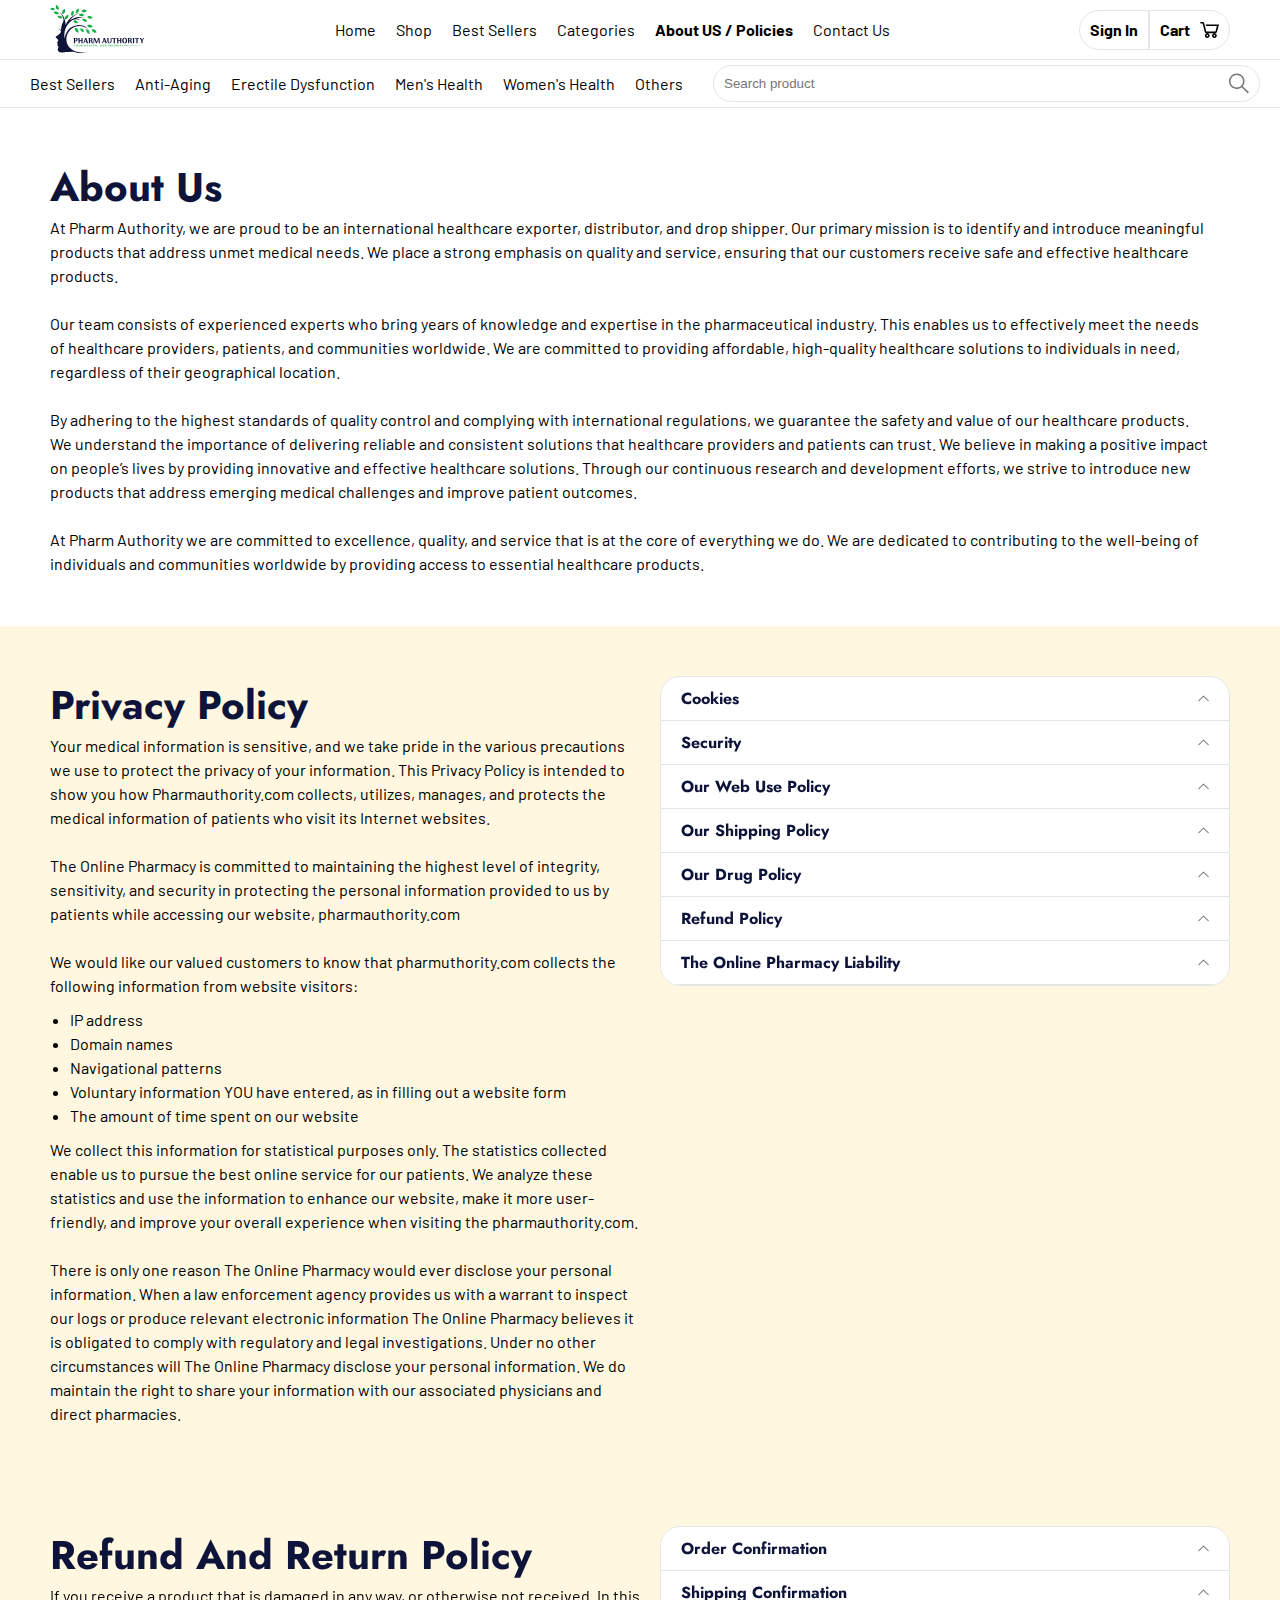
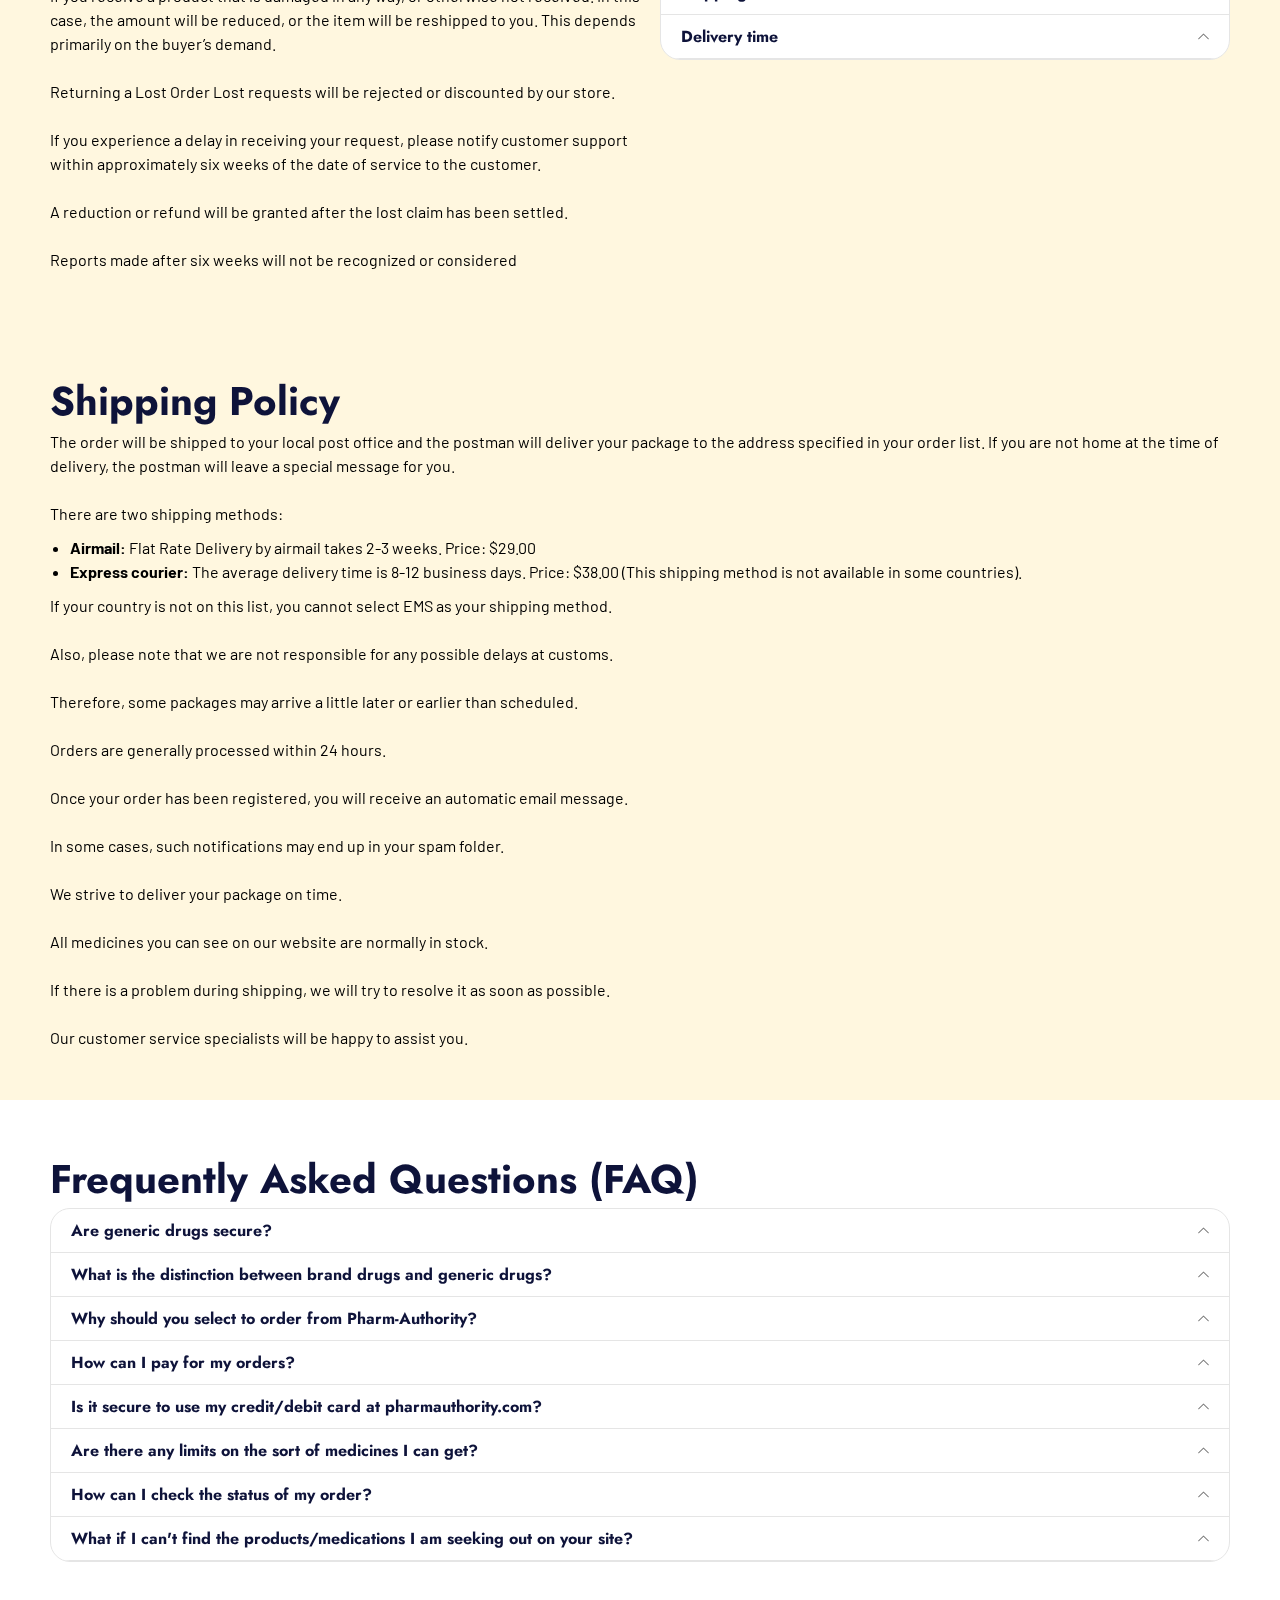
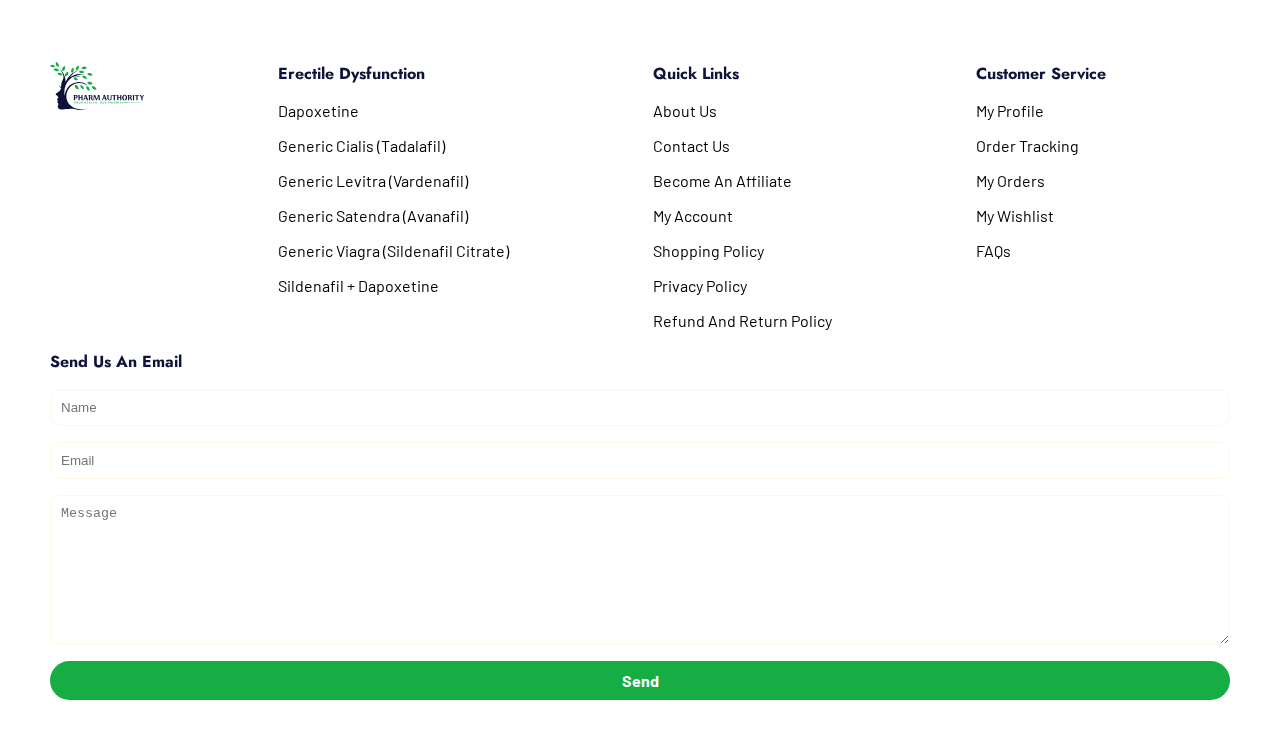
==== about us.html @ 2ce4da0e "Pharm Authority" ====
<!DOCTYPE html>
<html lang="en">

<head>
    <meta charset="UTF-8">
    <meta name="viewport" content="width=device-width, initial-scale=1.0">
    <title>Pharm Authority</title>
    <link rel="stylesheet" href="/Styles/style.css">
    <link rel="stylesheet" href="/Styles/about.css">
    <link rel="stylesheet" href="/Styles/dropdown.css">
    <link rel="stylesheet" href="/Styles/animation.css">
    <link rel="preconnect" href="https://fonts.googleapis.com">
    <link rel="preconnect" href="https://fonts.gstatic.com" crossorigin>
    <link rel="preconnect" href="https://fonts.googleapis.com">
    <link rel="preconnect" href="https://fonts.gstatic.com" crossorigin>
    <link href="https://fonts.googleapis.com/css2?family=Barlow:ital,wght@0,100;0,200;0,300;0,400;0,500;0,600;0,700;0,800;0,900;1,100;1,200;1,300;1,400;1,500;1,600;1,700;1,800;1,900&family=Jost:ital,wght@0,100..900;1,100..900&display=swap" rel="stylesheet">
</head>

<body>
    <!-- For the navigation bar -->
    <nav class="page-nav">
        <div class="container">
            <img src="/images/logo.svg" alt="Company logo">
            <ul id="pag-nav" class="">
                <li>
                    <a href="/index.html">Home</a>
                </li>
                <li>
                    <a href="https://pharmauthority.com/shop/">Shop</a>
                </li>
                <li>
                    <a href="https://pharmauthority.com/product-category/bestsellers/">Best Sellers</a>
                </li>
                <li>
                    <a href="#categories">Categories</a>
                </li>
                <li>
                    <a href="#" class="active">About US / Policies</a>
                </li>
                <li>
                    <a href="#contact">Contact Us</a>
                </li>
            </ul>
            <div>
                <div class="account">
                    <a href="https://pharmauthority.com/my-account/">
                        <button class="sign-in">Sign In</button>
                    </a>
                    <a href="https://pharmauthority.com/cart/">
                        <button class="cart">                    
                        <p>Cart</p>
                        <svg width="19" height="16" viewBox="0 0 19 16" fill="none" xmlns="http://www.w3.org/2000/svg">
                            <path d="M0.886993 0C0.448476 0 0.0908203 0.359375 0.0908203 0.8C0.0908203 1.24062 0.448476 1.6 0.886993 1.6H2.6535L4.74345 10C4.92072 10.7125 5.55517 11.2 6.28604 11.2H15.4171C16.1356 11.2 16.7451 10.7219 16.9348 10.025L18.9999 2.4H5.66403L6.06211 4H16.9348L15.4171 9.6H6.28604L4.19608 1.2C4.01881 0.4875 3.38436 0 2.6535 0H0.886993ZM14.4219 11.2C13.1126 11.2 12.0334 12.2844 12.0334 13.6C12.0334 14.9156 13.1126 16 14.4219 16C15.7312 16 16.8104 14.9156 16.8104 13.6C16.8104 12.2844 15.7312 11.2 14.4219 11.2ZM7.25637 11.2C5.94704 11.2 4.86785 12.2844 4.86785 13.6C4.86785 14.9156 5.94704 16 7.25637 16C8.5657 16 9.64489 14.9156 9.64489 13.6C9.64489 12.2844 8.5657 11.2 7.25637 11.2ZM7.25637 12.8C7.70422 12.8 8.05254 13.15 8.05254 13.6C8.05254 14.05 7.70422 14.4 7.25637 14.4C6.80852 14.4 6.4602 14.05 6.4602 13.6C6.4602 13.15 6.80852 12.8 7.25637 12.8ZM14.4219 12.8C14.8698 12.8 15.2181 13.15 15.2181 13.6C15.2181 14.05 14.8698 14.4 14.4219 14.4C13.9741 14.4 13.6257 14.05 13.6257 13.6C13.6257 13.15 13.9741 12.8 14.4219 12.8Z" fill="black"/>
                        </svg>
                    </button>
                    </a>
                </div>
                <button id="hambuger" onclick="NavMenu"><svg width="24" height="18" viewBox="0 0 24 18" fill="none" xmlns="http://www.w3.org/2000/svg">
                    <path d="M1 0C0.447716 0 0 0.447715 0 1C0 1.55228 0.447715 2 1 2H23C23.5523 2 24 1.55228 24 1C24 0.447715 23.5523 0 23 0H1ZM1 8C0.447716 8 0 8.44771 0 9C0 9.55229 0.447715 10 1 10H23C23.5523 10 24 9.55229 24 9C24 8.44771 23.5523 8 23 8H1ZM1 16C0.447716 16 0 16.4477 0 17C0 17.5523 0.447715 18 1 18H23C23.5523 18 24 17.5523 24 17C24 16.4477 23.5523 16 23 16H1Z" fill="black"/>
                    </svg>
                </button>
            </div>
        </div>
    </nav>

    <!-- for categories navigation -->
    <nav id="nav-categories">
        <div class="container">
            <div class="cat-menu">
                <button id="CatMenu"><svg width="24" height="18" viewBox="0 0 24 18" fill="none" xmlns="http://www.w3.org/2000/svg">
                    <path d="M1 0C0.447716 0 0 0.447715 0 1C0 1.55228 0.447715 2 1 2H23C23.5523 2 24 1.55228 24 1C24 0.447715 23.5523 0 23 0H1ZM1 8C0.447716 8 0 8.44771 0 9C0 9.55229 0.447715 10 1 10H23C23.5523 10 24 9.55229 24 9C24 8.44771 23.5523 8 23 8H1ZM1 16C0.447716 16 0 16.4477 0 17C0 17.5523 0.447715 18 1 18H23C23.5523 18 24 17.5523 24 17C24 16.4477 23.5523 16 23 16H1Z" fill="black"/>
                    </svg>
                </button>
                <h3>Categories</h3>
            </div>
            <ul id="CatList">
                <li>
                    <a href="https://pharmauthority.com/product-category/bestsellers/">Best Sellers</a>
                </li>
                <li>
                    <a href="https://pharmauthority.com/product-category/anti-aging/">Anti-Aging</a>
                </li>
                <li>
                    <a href="https://pharmauthority.com/product-category/erectile-dysfunction/">Erectile Dysfunction</a>
                </li>
                <li>
                    <a href="https://pharmauthority.com/product-category/mens-health/">Men's Health</a>
                </li>
                <li>
                    <a href="https://pharmauthority.com/product-category/womens-health/">Women's Health</a>
                </li>
                <li>
                    <a href="https://pharmauthority.com/shop/">Others</a>
                </li>
            </ul>
            <div id="search">
                <input type="search" id="search-value" placeholder="Search product">
                <svg width="20" height="21" viewBox="0 0 20 21" fill="none" xmlns="http://www.w3.org/2000/svg">
                    <path d="M7.76685 0.5C12.0478 0.5 15.5338 3.98604 15.5338 8.26699C15.5338 10.1268 14.8815 11.8319 13.7863 13.1699L19.4173 18.801C19.7256 19.1093 19.7256 19.6092 19.4173 19.9175C19.109 20.2258 18.6091 20.2258 18.3008 19.9175L12.6698 14.2864C11.3318 15.3817 9.62668 16.034 7.76685 16.034C3.4859 16.034 -0.000143051 12.5479 -0.000143051 8.26699C-0.000143051 3.98604 3.4859 0.5 7.76685 0.5ZM7.76685 2.0534C4.32631 2.0534 1.55326 4.82646 1.55326 8.26699C1.55326 11.7075 4.32631 14.4806 7.76685 14.4806C11.2074 14.4806 13.9804 11.7075 13.9804 8.26699C13.9804 4.82646 11.2074 2.0534 7.76685 2.0534Z" fill="#777777"/>
                </svg>
            </div>
        </div>
    </nav>

    <section id="about_us">
        <div class="container">
            <div>
                <h2>About Us</h2>
                <p>At Pharm Authority, we are proud to be an international healthcare exporter, distributor, and drop shipper. Our primary mission is to identify and introduce meaningful products that address unmet medical needs. We place a strong emphasis
                    on quality and service, ensuring that our customers receive safe and effective healthcare products.<br><br> Our team consists of experienced experts who bring years of knowledge and expertise in the pharmaceutical industry. This enables
                    us to effectively meet the needs of healthcare providers, patients, and communities worldwide. We are committed to providing affordable, high-quality healthcare solutions to individuals in need, regardless of their geographical location.<br><br>                    By adhering to the highest standards of quality control and complying with international regulations, we guarantee the safety and value of our healthcare products. We understand the importance of delivering reliable and consistent
                    solutions that healthcare providers and patients can trust. We believe in making a positive impact on people’s lives by providing innovative and effective healthcare solutions. Through our continuous research and development efforts,
                    we strive to introduce new products that address emerging medical challenges and improve patient outcomes.<br><br> At Pharm Authority we are committed to excellence, quality, and service that is at the core of everything we do. We
                    are dedicated to contributing to the well-being of individuals and communities worldwide by providing access to essential healthcare products.</p>
            </div>
            <div class="company_image"></div>
        </div>
    </section>

    <section id="privacy_policy">
        <div class="container">
            <div>
                <h2>Privacy Policy</h2>
                <p>Your medical information is sensitive, and we take pride in the various precautions we use to protect the privacy of your information. This Privacy Policy is intended to show you how Pharmauthority.com collects, utilizes, manages, and
                    protects the medical information of patients who visit its Internet websites.<br><br> The Online Pharmacy is committed to maintaining the highest level of integrity, sensitivity, and security in protecting the personal information
                    provided to us by patients while accessing our website, pharmauthority.com<br><br> We would like our valued customers to know that pharmuthority.com collects the following information from website visitors:</p>
                <ul>
                    <li>IP address</li>
                    <li>Domain names</li>
                    <li>Navigational patterns</li>
                    <li>Voluntary information YOU have entered, as in filling out a website form</li>
                    <li>The amount of time spent on our website</li>
                </ul>
                <p>We collect this information for statistical purposes only. The statistics collected enable us to pursue the best online service for our patients. We analyze these statistics and use the information to enhance our website, make it more
                    user-friendly, and improve your overall experience when visiting the pharmauthority.com.<br><br> There is only one reason The Online Pharmacy would ever disclose your personal information. When a law enforcement agency provides us
                    with a warrant to inspect our logs or produce relevant electronic information The Online Pharmacy believes it is obligated to comply with regulatory and legal investigations. Under no other circumstances will The Online Pharmacy disclose
                    your personal information. We do maintain the right to share your information with our associated physicians and direct pharmacies.
                </p>
            </div>

            <div class="dropdown_2">
                <div>
                    <div>
                        <h3>Cookies</h3>
                        <svg width="11" height="7" viewBox="0 0 11 7" fill="none" xmlns="http://www.w3.org/2000/svg">
                            <path d="M10.107 6.20928C10.2706 6.3705 10.5332 6.3705 10.6967 6.20928V6.20928C10.8635 6.04482 10.8635 5.77569 10.6967 5.61123L5.79905 0.782051L5.5 0.5L5.20095 0.782051L0.303266 5.61123C0.136472 5.77569 0.136472 6.04482 0.303266 6.20928V6.20928C0.46677 6.3705 0.729446 6.3705 0.892951 6.20928L5.5 1.66667L10.107 6.20928Z" fill="#777777"/>
                        </svg>
                    </div>
                    <p>Cookies are often a concern for people who use the internet. Cookies only contain information that you have supplied. The Online Pharmacy may use cookies to track user traffic patterns for better service to its users. If you are still
                        hesitant about Cookies, please configure your Internet browser to notify you whenever a website attempts to store a cookie on your computer. You will then have the option to accept or reject the request. You can also refuse ALL
                        cookies by completely turning them off in your Internet browser.</p>
                </div>
                <div>
                    <div>
                        <h3>Security</h3>
                        <svg width="11" height="7" viewBox="0 0 11 7" fill="none" xmlns="http://www.w3.org/2000/svg">
                            <path d="M10.107 6.20928C10.2706 6.3705 10.5332 6.3705 10.6967 6.20928V6.20928C10.8635 6.04482 10.8635 5.77569 10.6967 5.61123L5.79905 0.782051L5.5 0.5L5.20095 0.782051L0.303266 5.61123C0.136472 5.77569 0.136472 6.04482 0.303266 6.20928V6.20928C0.46677 6.3705 0.729446 6.3705 0.892951 6.20928L5.5 1.66667L10.107 6.20928Z" fill="#777777"/>
                        </svg>
                    </div>
                    <p>The Online Pharmacy believes security is a top priority. We are vigilant in undertaking all reasonable security measures to protect your personal information from misuse, unauthorized access, modification or disclosure. The Online
                        Pharmacy, as far as permissible under the law, does not accept liability or responsibility for the unauthorized access of personal information held on its servers.</p>
                </div>
                <div>
                    <div>
                        <h3>Our Web Use Policy</h3>
                        <svg width="11" height="7" viewBox="0 0 11 7" fill="none" xmlns="http://www.w3.org/2000/svg">
                            <path d="M10.107 6.20928C10.2706 6.3705 10.5332 6.3705 10.6967 6.20928V6.20928C10.8635 6.04482 10.8635 5.77569 10.6967 5.61123L5.79905 0.782051L5.5 0.5L5.20095 0.782051L0.303266 5.61123C0.136472 5.77569 0.136472 6.04482 0.303266 6.20928V6.20928C0.46677 6.3705 0.729446 6.3705 0.892951 6.20928L5.5 1.66667L10.107 6.20928Z" fill="#777777"/>
                        </svg>
                    </div>
                    <p>The content and intent of the pharmauthority.com website is for informational purposes only and WE DO NOT PROVIDE MEDICAL ADVICE! The text, images, and other material on the pharmauthority.com website (content) has not been evaluated
                        or provided by any governing body and is in no way meant to be a substitute for professional medical advice, diagnosis, and treatment.<br><br> Our mission is to encourage patients to always seek the advice of their licensed physician
                        or healthcare provider about their health. Once your physician has become familiar with you, your diagnosis, needs, and medication we stand ready to fulfill your prescriptions with the utmost care and reliability. As your physician
                        will tell you, just as The Pharm Authority and its directors are, the Internet and searching the Internet does not replace or even come close to serving your medical needs, only your physician can do that. Our directors, officers,
                        licensors, suppliers, agents, independent contractors, and employees do not practice medicine. You are solely responsible for seeing your physician to find out what your medical needs are. Pharm Authority then stands ready to deliver
                        the products your physician has ordered for you. You are solely responsible for compliance with the laws that apply to the jurisdiction of your domicile.
                    </p>
                </div>
                <div>
                    <div>
                        <h3>Our Shipping Policy</h3>
                        <svg width="11" height="7" viewBox="0 0 11 7" fill="none" xmlns="http://www.w3.org/2000/svg">
                            <path d="M10.107 6.20928C10.2706 6.3705 10.5332 6.3705 10.6967 6.20928V6.20928C10.8635 6.04482 10.8635 5.77569 10.6967 5.61123L5.79905 0.782051L5.5 0.5L5.20095 0.782051L0.303266 5.61123C0.136472 5.77569 0.136472 6.04482 0.303266 6.20928V6.20928C0.46677 6.3705 0.729446 6.3705 0.892951 6.20928L5.5 1.66667L10.107 6.20928Z" fill="#777777"/>
                        </svg>
                    </div>
                    <p>Pharm Authority prides itself in being able to deliver most orders within 7 to 10 business days. You can be assured that we do everything humanly possible to have you the dispatching pharmacy deliver your order as quickly as possible.
                        Delays sometimes occur that are out of our control. Weather and transportation cancellations are something we cannot control. Delays due to a customer’s credit card being denied will also delay delivery as we make every attempt
                        possible to reach the customer via email or phone to ensure that we are given the proper credit information.<br><br>Please keep in mind that we guarantee your order will arrive within 31 business days of it being shipped. For this
                        reason, we ask that you make sure you have enough products on hand in case the delivery is delayed. If your order doesn’t arrive within the guaranteed time frame, we will request the dispatching pharmacy to re-ship your order free
                        of charge or refund your money.<br><br>Unfortunately, we can only supply this guarantee with certain countries as many countries have extensive customs regulations and delays. If you live in another country, please be sure to let
                        our team know so they can give you more information regarding shipping to your country. Some International orders may take 4-6 weeks. Pharm authority hereby accepts no responsibility for any loss or damage to your package; however,
                        we will do our best to have your order delivered through a second attempt if necessary.
                    </p>
                </div>
                <div>
                    <div>
                        <h3>Our Drug Policy</h3>
                        <svg width="11" height="7" viewBox="0 0 11 7" fill="none" xmlns="http://www.w3.org/2000/svg">
                            <path d="M10.107 6.20928C10.2706 6.3705 10.5332 6.3705 10.6967 6.20928V6.20928C10.8635 6.04482 10.8635 5.77569 10.6967 5.61123L5.79905 0.782051L5.5 0.5L5.20095 0.782051L0.303266 5.61123C0.136472 5.77569 0.136472 6.04482 0.303266 6.20928V6.20928C0.46677 6.3705 0.729446 6.3705 0.892951 6.20928L5.5 1.66667L10.107 6.20928Z" fill="#777777"/>
                        </svg>
                    </div>
                    <p>Pharm Authority and its contracted pharmacies do not ship drugs that are considered habit-forming or narcotic. You must have a valid, current prescription from your licensed physician to order from us.  Your physician can request your
                        prescription be marked as refillable and that way you will ensure you have an adequate supply dispensed promptly. You may order up to a three-month supply if your physician has indicated this on your prescription.</p>
                </div>
                <div>
                    <div>
                        <h3>Refund Policy</h3>
                        <svg width="11" height="7" viewBox="0 0 11 7" fill="none" xmlns="http://www.w3.org/2000/svg">
                            <path d="M10.107 6.20928C10.2706 6.3705 10.5332 6.3705 10.6967 6.20928V6.20928C10.8635 6.04482 10.8635 5.77569 10.6967 5.61123L5.79905 0.782051L5.5 0.5L5.20095 0.782051L0.303266 5.61123C0.136472 5.77569 0.136472 6.04482 0.303266 6.20928V6.20928C0.46677 6.3705 0.729446 6.3705 0.892951 6.20928L5.5 1.66667L10.107 6.20928Z" fill="#777777"/>
                        </svg>
                    </div>
                    <p>We, at The Pharm Authority are 100% committed to making it as easy as possible for you to obtain the products and prescriptions your doctor has ordered for you. We understand that medications can be complicated and we stand ready to
                        make the experience comfortable and easy. Please click here for our refund policy.<br><br>For questions or further information, please call us toll-free at 1-345-123-1111 or email us at info@ pharmauthority.com</p>
                </div>
                <div>
                    <div>
                        <h3>The Online Pharmacy Liability</h3>
                        <svg width="11" height="7" viewBox="0 0 11 7" fill="none" xmlns="http://www.w3.org/2000/svg">
                            <path d="M10.107 6.20928C10.2706 6.3705 10.5332 6.3705 10.6967 6.20928V6.20928C10.8635 6.04482 10.8635 5.77569 10.6967 5.61123L5.79905 0.782051L5.5 0.5L5.20095 0.782051L0.303266 5.61123C0.136472 5.77569 0.136472 6.04482 0.303266 6.20928V6.20928C0.46677 6.3705 0.729446 6.3705 0.892951 6.20928L5.5 1.66667L10.107 6.20928Z" fill="#777777"/>
                        </svg>
                    </div>
                    <p>The Online Pharmacy assumes no liability, nor does it make any claims or guarantees the services, Content, software, links, text, pictures and images, communications direct or indirect through this website are complete, without error,
                        or reliable. The Online Pharmacy does not ensure that the files available for download directly or indirectly from their website will be free of infection, destructive infections, worms, Trojan horses, or other items that may contain
                        contaminated properties. Pharm Authority does not guarantee the results that you obtain as a result of the use of their website will be, complete, trustworthy, and effective and that the quality of any product or service of/by
                        any third party that is mentioned on the Site will meet your expectations of being error-free and dealt with promptly. Liability of The Online Pharmacy is limited to the actual damages incurred not to exceed $500 US.<br><br>If
                        you aren’t satisfied with anything about Pharm Authority, your sole and best remedy is to discontinue using Pharm Authority and its services. This website pharmauthority.com, the Content found herein, and any services or products
                        promoted via the website are provided on an “as is” basis and are to be used at your own risk.</p>
                </div>
            </div>
        </div>
    </section>



    <section id="return_policy">
        <div class="container">
            <div>
                <h2>Refund And Return Policy</h2>
                <p>If you receive a product that is damaged in any way, or otherwise not received. In this case, the amount will be reduced, or the item will be reshipped to you. This depends primarily on the buyer’s demand.<br><br>Returning a Lost Order
                    Lost requests will be rejected or discounted by our store.<br><br>If you experience a delay in receiving your request, please notify customer support within approximately six weeks of the date of service to the customer.<br><br>A reduction
                    or refund will be granted after the lost claim has been settled.<br><br>Reports made after six weeks will not be recognized or considered</p>
            </div>

            <div class="dropdown_2">
                <div>
                    <div>
                        <h3>Order Confirmation</h3>
                        <svg width="11" height="7" viewBox="0 0 11 7" fill="none" xmlns="http://www.w3.org/2000/svg">
                            <path d="M10.107 6.20928C10.2706 6.3705 10.5332 6.3705 10.6967 6.20928V6.20928C10.8635 6.04482 10.8635 5.77569 10.6967 5.61123L5.79905 0.782051L5.5 0.5L5.20095 0.782051L0.303266 5.61123C0.136472 5.77569 0.136472 6.04482 0.303266 6.20928V6.20928C0.46677 6.3705 0.729446 6.3705 0.892951 6.20928L5.5 1.66667L10.107 6.20928Z" fill="#777777"/>
                        </svg>
                    </div>
                    <p>When a customer places an order, PharmAuthority sends an email to the customer’s email ID confirming the customer’s details. Then another email will be sent and may be received within 24 hours of the request. This indicates that the
                        request will be sent after some time as the request’s requirements have been fulfilled.  In case there is a problem with the installment, or you are unable to complete it. We will send a notification to the customer via email.</p>
                </div>
                <div>
                    <div>
                        <h3>Shipping Confirmation</h3>
                        <svg width="11" height="7" viewBox="0 0 11 7" fill="none" xmlns="http://www.w3.org/2000/svg">
                            <path d="M10.107 6.20928C10.2706 6.3705 10.5332 6.3705 10.6967 6.20928V6.20928C10.8635 6.04482 10.8635 5.77569 10.6967 5.61123L5.79905 0.782051L5.5 0.5L5.20095 0.782051L0.303266 5.61123C0.136472 5.77569 0.136472 6.04482 0.303266 6.20928V6.20928C0.46677 6.3705 0.729446 6.3705 0.892951 6.20928L5.5 1.66667L10.107 6.20928Z" fill="#777777"/>
                        </svg>
                    </div>
                    <p>Typically, each request is shipped and transported at approximately the same time. Once shipping is complete, we will send you an email containing the inquiry number below.<br><br> In addition, you will also find details about the
                        transportation, i.e. the estimated delivery dates. In addition, PharmAuthority will provide you with the opportunity to call us directly to process your request by providing an “Interface with Us” link within this email. The request
                        will be sent to the customer’s home or office address, whichever is acceptable to the customer. Once set, the location cannot be changed.  The buyer’s identification is required when shipping the package to the buyer’s location.</p>
                </div>
                <div>
                    <div>
                        <h3>Delivery time</h3>
                        <svg width="11" height="7" viewBox="0 0 11 7" fill="none" xmlns="http://www.w3.org/2000/svg">
                            <path d="M10.107 6.20928C10.2706 6.3705 10.5332 6.3705 10.6967 6.20928V6.20928C10.8635 6.04482 10.8635 5.77569 10.6967 5.61123L5.79905 0.782051L5.5 0.5L5.20095 0.782051L0.303266 5.61123C0.136472 5.77569 0.136472 6.04482 0.303266 6.20928V6.20928C0.46677 6.3705 0.729446 6.3705 0.892951 6.20928L5.5 1.66667L10.107 6.20928Z" fill="#777777"/>
                        </svg>
                    </div>
                    <p>The total time from request to completion of delivery varies between 24 hours and 48 hours. Service times also vary depending on the delivery company.<br><br>Unexpected changes can occur, for example, during regular events such as
                        floods or climate disasters.<br><br>Similarly, the service date specified in the message is not specific.<br><br>Packages are usually processed on the agreed date.<br><br>However, as previously mentioned, delays due to customs
                        stops or unforeseen circumstances may result in the postponement of the performance date and an agreement may not be reached.</p>
                </div>
            </div>
        </div>
    </section>
    <section id="shipping_policy">
        <div class="container">
            <div>
                <h2>Shipping Policy</h2>
                <p>The order will be shipped to your local post office and the postman will deliver your package to the address specified in your order list. If you are not home at the time of delivery, the postman will leave a special message for you.<br><br>There
                    are two shipping methods:</p>
                <ul>
                    <li><b>Airmail:</b> Flat Rate Delivery by airmail takes 2-3 weeks. Price: $29.00</li>
                    <li><b>Express courier:</b> The average delivery time is 8-12 business days. Price: $38.00 (This shipping method is not available in some countries).</li>
                </ul>
                <p>If your country is not on this list, you cannot select EMS as your shipping method.<br><br> Also, please note that we are not responsible for any possible delays at customs.<br><br> Therefore, some packages may arrive a little later or
                    earlier than scheduled.<br><br> Orders are generally processed within 24 hours.<br><br> Once your order has been registered, you will receive an automatic email message.<br><br> In some cases, such notifications may end up in your
                    spam folder.<br><br> We strive to deliver your package on time.<br><br> All medicines you can see on our website are normally in stock.<br><br> If there is a problem during shipping, we will try to resolve it as soon as possible.<br><br>                    Our customer service specialists will be happy to assist you.</p>
            </div>
        </div>
    </section>

    <section id="FAQ">
        <div class="container">
            <div>
                <h2>Frequently Asked Questions (FAQ)</h2>
                <div class="dropdown_2">
                    <div>
                        <div>
                            <h3>Are generic drugs secure?</h3>
                            <svg width="11" height="7" viewBox="0 0 11 7" fill="none" xmlns="http://www.w3.org/2000/svg">
                            <path d="M10.107 6.20928C10.2706 6.3705 10.5332 6.3705 10.6967 6.20928V6.20928C10.8635 6.04482 10.8635 5.77569 10.6967 5.61123L5.79905 0.782051L5.5 0.5L5.20095 0.782051L0.303266 5.61123C0.136472 5.77569 0.136472 6.04482 0.303266 6.20928V6.20928C0.46677 6.3705 0.729446 6.3705 0.892951 6.20928L5.5 1.66667L10.107 6.20928Z" fill="#777777"/>
                        </svg>
                        </div>
                        <p>Yes. Each of our generic products must illustrate it is comparable to its brand-name product by appearing that it conveys the same amount of active ingredient into a patient’s bloodstream circulation system within the same amount
                            of time as the brand-name product. Generic drugs that do so ought to have the same helpful impact and thus the same benefits and effects as their brand-name product, but at much less cost.</p>
                    </div>
                    <div>
                        <div>
                            <h3>What is the distinction between brand drugs and generic drugs?</h3>
                            <svg width="11" height="7" viewBox="0 0 11 7" fill="none" xmlns="http://www.w3.org/2000/svg">
                            <path d="M10.107 6.20928C10.2706 6.3705 10.5332 6.3705 10.6967 6.20928V6.20928C10.8635 6.04482 10.8635 5.77569 10.6967 5.61123L5.79905 0.782051L5.5 0.5L5.20095 0.782051L0.303266 5.61123C0.136472 5.77569 0.136472 6.04482 0.303266 6.20928V6.20928C0.46677 6.3705 0.729446 6.3705 0.892951 6.20928L5.5 1.66667L10.107 6.20928Z" fill="#777777"/>
                        </svg>
                        </div>
                        <p>The biggest difference between most brand-name drugs and generic versions is that the brand product costs significantly more. Brand and generic drugs are therapeutically and chemically equivalent. Generic drugs are required to
                            have the same active ingredient, strength, dosage form, and route of administration as the brand-name product. Trademark laws in some countries require the drugs to look different, so the generic version may be a different
                            color, a different shape, have a different taste, or contain inactive ingredients that are different.</p>
                    </div>
                    <div>
                        <div>
                            <h3>Why should you select to order from Pharm-Authority?</h3>
                            <svg width="11" height="7" viewBox="0 0 11 7" fill="none" xmlns="http://www.w3.org/2000/svg">
                            <path d="M10.107 6.20928C10.2706 6.3705 10.5332 6.3705 10.6967 6.20928V6.20928C10.8635 6.04482 10.8635 5.77569 10.6967 5.61123L5.79905 0.782051L5.5 0.5L5.20095 0.782051L0.303266 5.61123C0.136472 5.77569 0.136472 6.04482 0.303266 6.20928V6.20928C0.46677 6.3705 0.729446 6.3705 0.892951 6.20928L5.5 1.66667L10.107 6.20928Z" fill="#777777"/>
                        </svg>
                        </div>
                        <p>Pharm-Authority online has a long-standing reputation for reliability, we strive to provide our clients with the best possible experience and the leading conceivable involvement.<br><br>Pharm-Authority online has a long-standing
                            reputation for reliability, we strive to provide our clients with the best possible experience and the leading conceivable involvement.</p>
                        <ul>
                            <li>Affordable prices that won’t break your bank account.</li>
                            <li>Genuine, high-quality products</li>
                            <li>Discreet payment methods, including Bitcoin.</li>
                            <li>Secure shipping to protect your privacy.</li>
                            <li>Fast, reliable express delivery to your door</li>
                            <li>Monthly special offers and promotions to save you money.</li>
                            <li>Daily deals on selected products so you can save even more</li>
                            <li>Excellent customer service that you will love.</li>
                        </ul>
                    </div>
                    <div>
                        <div>
                            <h3>How can I pay for my orders?</h3>
                            <svg width="11" height="7" viewBox="0 0 11 7" fill="none" xmlns="http://www.w3.org/2000/svg">
                            <path d="M10.107 6.20928C10.2706 6.3705 10.5332 6.3705 10.6967 6.20928V6.20928C10.8635 6.04482 10.8635 5.77569 10.6967 5.61123L5.79905 0.782051L5.5 0.5L5.20095 0.782051L0.303266 5.61123C0.136472 5.77569 0.136472 6.04482 0.303266 6.20928V6.20928C0.46677 6.3705 0.729446 6.3705 0.892951 6.20928L5.5 1.66667L10.107 6.20928Z" fill="#777777"/>
                        </svg>
                        </div>
                        <p>Pharm-Authority Online accepts Visa, Mastercard credit cards, and Bitcoin currency.</p>
                    </div>
                    <div>
                        <div>
                            <h3>Is it secure to use my credit/debit card at pharmauthority.com?</h3>
                            <svg width="11" height="7" viewBox="0 0 11 7" fill="none" xmlns="http://www.w3.org/2000/svg">
                            <path d="M10.107 6.20928C10.2706 6.3705 10.5332 6.3705 10.6967 6.20928V6.20928C10.8635 6.04482 10.8635 5.77569 10.6967 5.61123L5.79905 0.782051L5.5 0.5L5.20095 0.782051L0.303266 5.61123C0.136472 5.77569 0.136472 6.04482 0.303266 6.20928V6.20928C0.46677 6.3705 0.729446 6.3705 0.892951 6.20928L5.5 1.66667L10.107 6.20928Z" fill="#777777"/>
                        </svg>
                        </div>
                        <p>Yes. pharmauthority.com uses third-party payment processing services to process all credit/debit card payment transactions. These payment intermediaries are PCI-compliant, which is the most stringent level of certification standard
                            that ensures all cardholders’ data is stored, processed, and transmitted securely by using the industry standard encryption technology.</p>
                    </div>
                    <div>
                        <div>
                            <h3>Are there any limits on the sort of medicines I can get?</h3>
                            <svg width="11" height="7" viewBox="0 0 11 7" fill="none" xmlns="http://www.w3.org/2000/svg">
                            <path d="M10.107 6.20928C10.2706 6.3705 10.5332 6.3705 10.6967 6.20928V6.20928C10.8635 6.04482 10.8635 5.77569 10.6967 5.61123L5.79905 0.782051L5.5 0.5L5.20095 0.782051L0.303266 5.61123C0.136472 5.77569 0.136472 6.04482 0.303266 6.20928V6.20928C0.46677 6.3705 0.729446 6.3705 0.892951 6.20928L5.5 1.66667L10.107 6.20928Z" fill="#777777"/>
                        </svg>
                        </div>
                        <p>Pharm-Authority Online will not handle any habit-forming or narcotic pharmaceuticals, also known as scheduled drugs or controlled substances in some countries. We specialize in chronic care medicines that many people must take
                            to sustain or improve their lives.</p>
                    </div>
                    <div>
                        <div>
                            <h3>How can I check the status of my order?</h3>
                            <svg width="11" height="7" viewBox="0 0 11 7" fill="none" xmlns="http://www.w3.org/2000/svg">
                            <path d="M10.107 6.20928C10.2706 6.3705 10.5332 6.3705 10.6967 6.20928V6.20928C10.8635 6.04482 10.8635 5.77569 10.6967 5.61123L5.79905 0.782051L5.5 0.5L5.20095 0.782051L0.303266 5.61123C0.136472 5.77569 0.136472 6.04482 0.303266 6.20928V6.20928C0.46677 6.3705 0.729446 6.3705 0.892951 6.20928L5.5 1.66667L10.107 6.20928Z" fill="#777777"/>
                        </svg>
                        </div>
                        <p>You’ll be able to check the status of your orders by logging into your account. This lets you track your orders in real-time. You can also check the status of your orders by contacting our client support team by providing them
                            with the order tracking number.</p>
                    </div>
                    <div>
                        <div>
                            <h3>What if I can't find the products/medications I am seeking out on your site?</h3>
                            <svg width="11" height="7" viewBox="0 0 11 7" fill="none" xmlns="http://www.w3.org/2000/svg">
                            <path d="M10.107 6.20928C10.2706 6.3705 10.5332 6.3705 10.6967 6.20928V6.20928C10.8635 6.04482 10.8635 5.77569 10.6967 5.61123L5.79905 0.782051L5.5 0.5L5.20095 0.782051L0.303266 5.61123C0.136472 5.77569 0.136472 6.04482 0.303266 6.20928V6.20928C0.46677 6.3705 0.729446 6.3705 0.892951 6.20928L5.5 1.66667L10.107 6.20928Z" fill="#777777"/>
                        </svg>
                        </div>
                        <p>Pharm-Authority stocks a wide range of pharmaceuticals and other healthcare items. Be that as it may, if you do not find what you are looking for, feel free to contact our drug specialists by emailing <span class="email_address">info@pharmauthority.com</span>.
                            We will get back to you as soon as possible to let you know the accessibility of the medication/product you are looking for.</p>
                    </div>
                </div>
            </div>
        </div>
    </section>

    <!-- Contact -->
    <footer id="contact">
        <div class="container">
            <div class="logo">
                <a href="#"><img src="/images/logo.svg" alt="Company logo"></a>
            </div>
            <div>
                <ul class="wow ">
                    <li>
                        <h3>Erectile Dysfunction</h3>
                    </li>
                    <li>
                        <a href="https://pharmauthority.com/product-category/erectile-dysfunction/dapoxetine/">Dapoxetine</a>
                    </li>
                    <li>
                        <a href="https://pharmauthority.com/product-category/erectile-dysfunction/generic-cialis-tadalafil/">Generic Cialis (Tadalafil)</a>
                    </li>
                    <li>
                        <a href="https://pharmauthority.com/product-category/erectile-dysfunction/generic-levitra-vardenafil/">Generic Levitra (Vardenafil)</a>
                    </li>
                    <li>
                        <a href="https://pharmauthority.com/product-category/erectile-dysfunction/generic-satendra-avanafil/">Generic Satendra (Avanafil)</a>
                    </li>
                    <li>
                        <a href="https://pharmauthority.com/product-category/erectile-dysfunction/generic-viagra-sildenafil-citrate/">Generic Viagra (Sildenafil Citrate)</a>
                    </li>
                    <li>
                        <a href="https://pharmauthority.com/product-category/erectile-dysfunction/sildenafil-dapoxetine/">Sildenafil + Dapoxetine</a>
                    </li>
                </ul>
            </div>
            <div>
                <ul class="wow ">
                    <li>
                        <h3>Quick Links</h3>
                    </li>
                    <li>
                        <a href="https://pharmauthority.com/about-us/">About Us</a>
                    </li>
                    <li>
                        <a href="https://pharmauthority.com/contact-us/">Contact Us</a>
                    </li>
                    <li>
                        <a href="https://pharmauthority.trackdesk.com/sign-up">Become An Affiliate</a>
                    </li>
                    <li>
                        <a href="https://pharmauthority.com/my-account/">My Account</a>
                    </li>
                    <li>
                        <a href="https://pharmauthority.com/shipping-policy/">Shopping Policy</a>
                    </li>
                    <li>
                        <a href="https://pharmauthority.com/privacy-policy/">Privacy Policy</a>
                    </li>
                    <li>
                        <a href="https://pharmauthority.com/refund-returns/">Refund And Return Policy</a>
                    </li>
                </ul>
            </div>

            <div>
                <ul class="wow ">
                    <li>
                        <h3>Customer Service</h3>
                    </li>
                    <li>
                        <a href="https://pharmauthority.com/my-account/">My Profile</a>
                    </li>
                    <li>
                        <a href="https://pharmauthority.com/order-tracking/">Order Tracking</a>
                    </li>
                    <li>
                        <a href="https://pharmauthority.com/my-account/orders">My Orders</a>
                    </li>
                    <li>
                        <a href="https://pharmauthority.com/wishlist/">My Wishlist</a>
                    </li>
                    <li>
                        <a href="https://pharmauthority.com/faqs/">FAQs</a>
                    </li>
                </ul>
            </div>
            <div id="mail" class="wow ">
                <h3>Send Us An Email</h3>
                <input type="text" name="name" id="name" placeholder="Name">
                <input type="email" name="email" id="email" placeholder="Email">
                <textarea name="message" id="message" placeholder="Message"></textarea>
                <button class="button-1">Send</button>
            </div>
        </div>
    </footer>


    <script src="/script.js"></script>
    <script>
        new WOW().init();
    </script>
</body>

</html>
---- Styles/style.css ----
:root {
    --primary-color: #0E133A;
    --secondary-color: #16AE44;
    --stroke-color: #E5E5E5;
    --background-color: #FFF7DF;
}

* {
    padding: 0%;
    margin: 0;
    box-sizing: border-box;
}

html {
    scroll-behavior: smooth;
    scroll-margin-top: 100px;
}

.logo {
    width: 84px;
    height: 44px;
}

h1 {
    font-family: 'Jost', sans-serif;
    font-weight: 700;
    font-size: 4rem;
    color: var(--primary-color);
}

h2 {
    font-family: 'Jost', sans-serif;
    font-weight: 700;
    font-size: 2.5rem;
    color: var(--primary-color);
}

h3 {
    font-family: 'Jost', sans-serif;
    font-weight: 700;
    font-size: 1rem;
    color: var(--primary-color);
}

p {
    font-family: 'Barlow', sans-serif;
    font-style: normal;
    font-size: 1rem;
    line-height: 150%;
}

section,
header,
footer {
    display: flex;
    align-items: center;
    justify-content: center;
}

.container {
    max-width: 1440px;
    padding: 50px 100px;
    width: fit-content;
    flex-grow: 1;
    box-sizing: border-box;
}

button {
    display: flex;
    justify-content: center;
    align-items: center;
    padding: 10px 50px;
    gap: 10px;
    border-radius: 50px;
    font-weight: bold;
    font-family: 'Barlow', sans-serif;
    font-style: normal;
    font-size: 1rem;
}

.buttons {
    display: flex;
    flex-direction: row;
    padding: 0px;
    gap: 20px;
}

.button-1 {
    background: var(--secondary-color);
    border: none;
    color: white;
}

.button-2 {
    background-color: transparent;
    box-sizing: border-box;
    border: 1px solid var(--secondary-color);
    color: var(--secondary-color);
}

ul {
    list-style-type: none;
}

a {
    text-decoration: none;
    color: black;
}

nav.page-nav {
    box-sizing: border-box;
    border-bottom: 1px solid var(--stroke-color);
    display: flex;
    flex-direction: row;
    justify-content: center;
    position: sticky;
    top: 0%;
    background-color: white;
    z-index: 99;
    height: 70px;
}

nav.page-nav .container {
    display: flex;
    flex-direction: row;
    justify-content: space-between;
    align-items: center;
    padding: 0px 100px;
}

nav.page-nav ul,
nav .account {
    display: flex;
    justify-content: center;
    align-items: center;
}

nav.page-nav ul a {
    color: black;
    padding: 20px 10px;
    font-family: 'Barlow', sans-serif;
    font-style: normal;
    font-weight: 400;
    font-size: 1rem;
}

nav.page-nav a.active {
    font-weight: bold;
}

nav.page-nav ul a:hover {
    background-color: var(--stroke-color);
}

nav.page-nav .container>div {
    display: flex;
    align-items: center;
    gap: 10px;
}

#hambuger {
    display: none;
    justify-content: center;
    align-items: center;
    padding: 10px;
    gap: 10px;
    width: 44px;
    height: 38px;
    background-color: white;
    border: none;
}

nav .account {
    border-radius: 50px;
    margin: 20px 0px;
    height: fit-content;
}

nav .account button {
    display: flex;
    justify-content: center;
    align-items: center;
    padding: 10px;
    gap: 10px;
    border: 1px solid var(--stroke-color);
    border-radius: 50px 0px 0px 50px;
    background-color: white;
    font-family: 'Barlow', sans-serif;
    font-weight: 700;
    font-size: 1rem;
    cursor: pointer;
    height: 40px;
}

nav button.cart {
    border-radius: 0px 50px 50px 0px;
}

#nav-categories {
    display: flex;
    align-items: center;
    justify-content: center;
    position: sticky;
    top: 70px;
    background-color: white;
    width: 100%;
    border-bottom: 1px solid var(--stroke-color);
    z-index: 19;
}

#nav-categories .container {
    padding: 0px 50px;
    display: flex;
    align-items: center;
    gap: 20px;
    margin: 5px 0px;
}

#nav-categories .container ul {
    display: flex;
    justify-content: center;
    align-items: center;
}

#nav-categories ul a {
    color: black;
    padding: 10px;
    font-family: 'Barlow', sans-serif;
    font-size: 1rem;
}

#nav-categories ul a:hover {
    background-color: var(--stroke-color);
}

.cat-menu {
    display: none;
    align-items: center;
    justify-content: center;
    gap: 20px;
}

#CatMenu {
    display: flex;
    justify-content: center;
    align-items: center;
    padding: 10px;
    gap: 10px;
    width: 44px;
    height: 38px;
    background-color: white;
    border: none;
}

#search {
    display: flex;
    align-items: center;
    flex-grow: 1;
    border: 1px solid var(--stroke-color);
    border-radius: 50px;
    padding-right: 10px;
}

#search-value {
    flex-grow: 1;
    border: none;
    background-color: transparent;
    padding: 10px;
}

footer .container {
    display: grid;
    grid-template-columns: 150px 230px 175px 167px auto;
    gap: 20px;
}

footer .container>div,
footer ul {
    display: flex;
    flex-direction: column;
    gap: 1em;
    height: 100%;
    font-family: 'Barlow', sans-serif;
    font-style: normal;
    font-weight: 400;
    font-size: 1rem;
}

footer input,
footer textarea {
    padding: 10px;
    border: 1px solid var(--background-color);
    border-radius: 10px;
}

footer textarea {
    height: 150px;
}

@media (max-width: 1366px) {
    .container {
        padding: 50px;
    }
    button {
        padding: 10px 20px;
    }
    .buttons {
        gap: 10px;
    }
    h1 {
        font-size: 3rem;
    }
    nav.page-nav {
        height: 60px;
    }
    nav.page-nav .container {
        padding: 0px 50px;
    }
    #nav-categories {
        top: 57px;
    }
    #nav-categories .container {
        padding: 0px 20px;
    }
    footer .container {
        grid-template-columns: auto auto auto auto;
    }
    footer #mail {
        grid-column: 1 / 5;
    }
}

@media (max-width: 992px) {
    .container {
        padding: 20px;
    }
    button {
        padding: 10px;
        width: 100%;
    }
    a:has(.button-1, .button-2) {
        width: 100%;
    }
    .buttons {
        gap: 5px;
        flex-direction: column;
        width: 100%;
        align-items: center;
    }
    h1 {
        font-size: 3rem;
        text-align: center;
        color: white;
    }
    h2,
    p {
        text-align: center;
    }
    nav.page-nav {
        height: 60px;
    }
    nav.page-nav .container {
        padding: 0px 20px;
    }
    .page-nav ul {
        position: absolute;
        background-color: var(--primary-color);
        flex-direction: column;
        width: 100vw;
        padding: 30px;
        gap: 30px;
        top: 60px;
        left: -100vw;
        transition-duration: 300ms;
    }
    .page-nav ul.active {
        left: 0px;
        transition-duration: 300ms;
    }
    .page-nav ul a {
        color: white !important;
    }
    #hambuger {
        display: flex;
        cursor: pointer;
    }
    .cat-menu {
        display: flex;
    }
    #nav-categories {
        height: 50px;
    }
    #nav-categories ul {
        position: absolute;
        background-color: var(--primary-color);
        flex-direction: column;
        width: 100vw;
        padding: 30px;
        gap: 30px;
        left: -100vw;
        top: 50px;
        transition-duration: 300ms;
    }
    #nav-categories ul a {
        color: white;
    }
    #nav-categories ul.active {
        left: 0px;
        transition-duration: 300ms;
    }
    footer .container {
        display: flex;
        flex-direction: column;
        align-items: center;
        gap: 50px;
        padding: 50px 20px;
    }
    footer .container ul {
        align-items: center;
    }
    footer #mail {
        width: 100%;
        text-align: center;
    }
}
---- Styles/about.css ----
.container {
    gap: 20px;
    align-items: start;
    display: flex;
    flex-direction: row;
    position: relative;
}

.dropdown_2 {
    position: sticky;
    top: 130px;
}

.container:has(.dropdown_2)>div {
    max-width: 50%;
}

#privacy_policy,
#return_policy,
#shipping_policy {
    background-color: var(--background-color);
}

section ul {
    list-style-type: disc;
    padding: 10px 20px;
    font-family: 'Barlow', sans-serif;
    font-style: normal;
    font-size: 1rem;
    line-height: 150%;
}

#shipping_policy .container>div,
#FAQ .container>div {
    max-width: 100%;
    flex: 1;
}

#FAQ ul {
    padding-left: 60px;
}
---- Styles/dropdown.css ----
.dropdown_2 {
    box-sizing: border-box;
    display: flex;
    flex-direction: column;
    /* Stroke */
    border: 1px solid #E5E5E5;
    border-radius: 20px;
    overflow: hidden;
    flex: 1;
    background-color: white;
}

.dropdown_2>div {
    box-sizing: border-box;
    /* Auto layout */
    display: flex;
    flex-direction: column;
    align-items: flex-start;
    /* Stroke */
    border-bottom: 1px solid #E5E5E5;
}

.dropdown_2 div div {
    cursor: pointer;
    /* Auto layout */
    display: flex;
    flex-direction: row;
    justify-content: space-between;
    align-items: center;
    padding: 10px 20px;
    width: 100%;
}

.dropdown_2 p {
    padding: 0px 20px 20px 40px;
    display: none;
}

.dropdown_2 ul {
    display: none;
}

.dropdown_2 div div:hover {
    background-color: var(--background-color);
}

.dropdown_2 .active {
    background-color: var(--background-color);
}

.dropdown_2 .active svg {
    transform: rotate(180deg);
}

.dropdown_2 .active p,
.dropdown_2 .active ul {
    display: block;
}
---- Styles/animation.css ----
.wow {
    -webkit-animation-duration: 1s;
    animation-duration: 1s;
    -webkit-animation-fill-mode: both;
    animation-fill-mode: both;
}

.wow.hinge {
    -webkit-animation-duration: 2s;
    animation-duration: 2s;
}

@-webkit-keyframes fadeInUp {
    0% {
        opacity: 0;
        transform: translateY(20px);
    }
    100% {
        opacity: 1;
        transform: translateY(0);
    }
}

@keyframes fadeInUp {
    0% {
        opacity: 0;
        transform: translateY(20px);
    }
    100% {
        opacity: 1;
        transform: translateY(0);
    }
}

.fadeInUp {
    -webkit-animation-name: fadeInUp;
    animation-name: fadeInUp;
}


/*# sourceMappingURL=style.css.map */
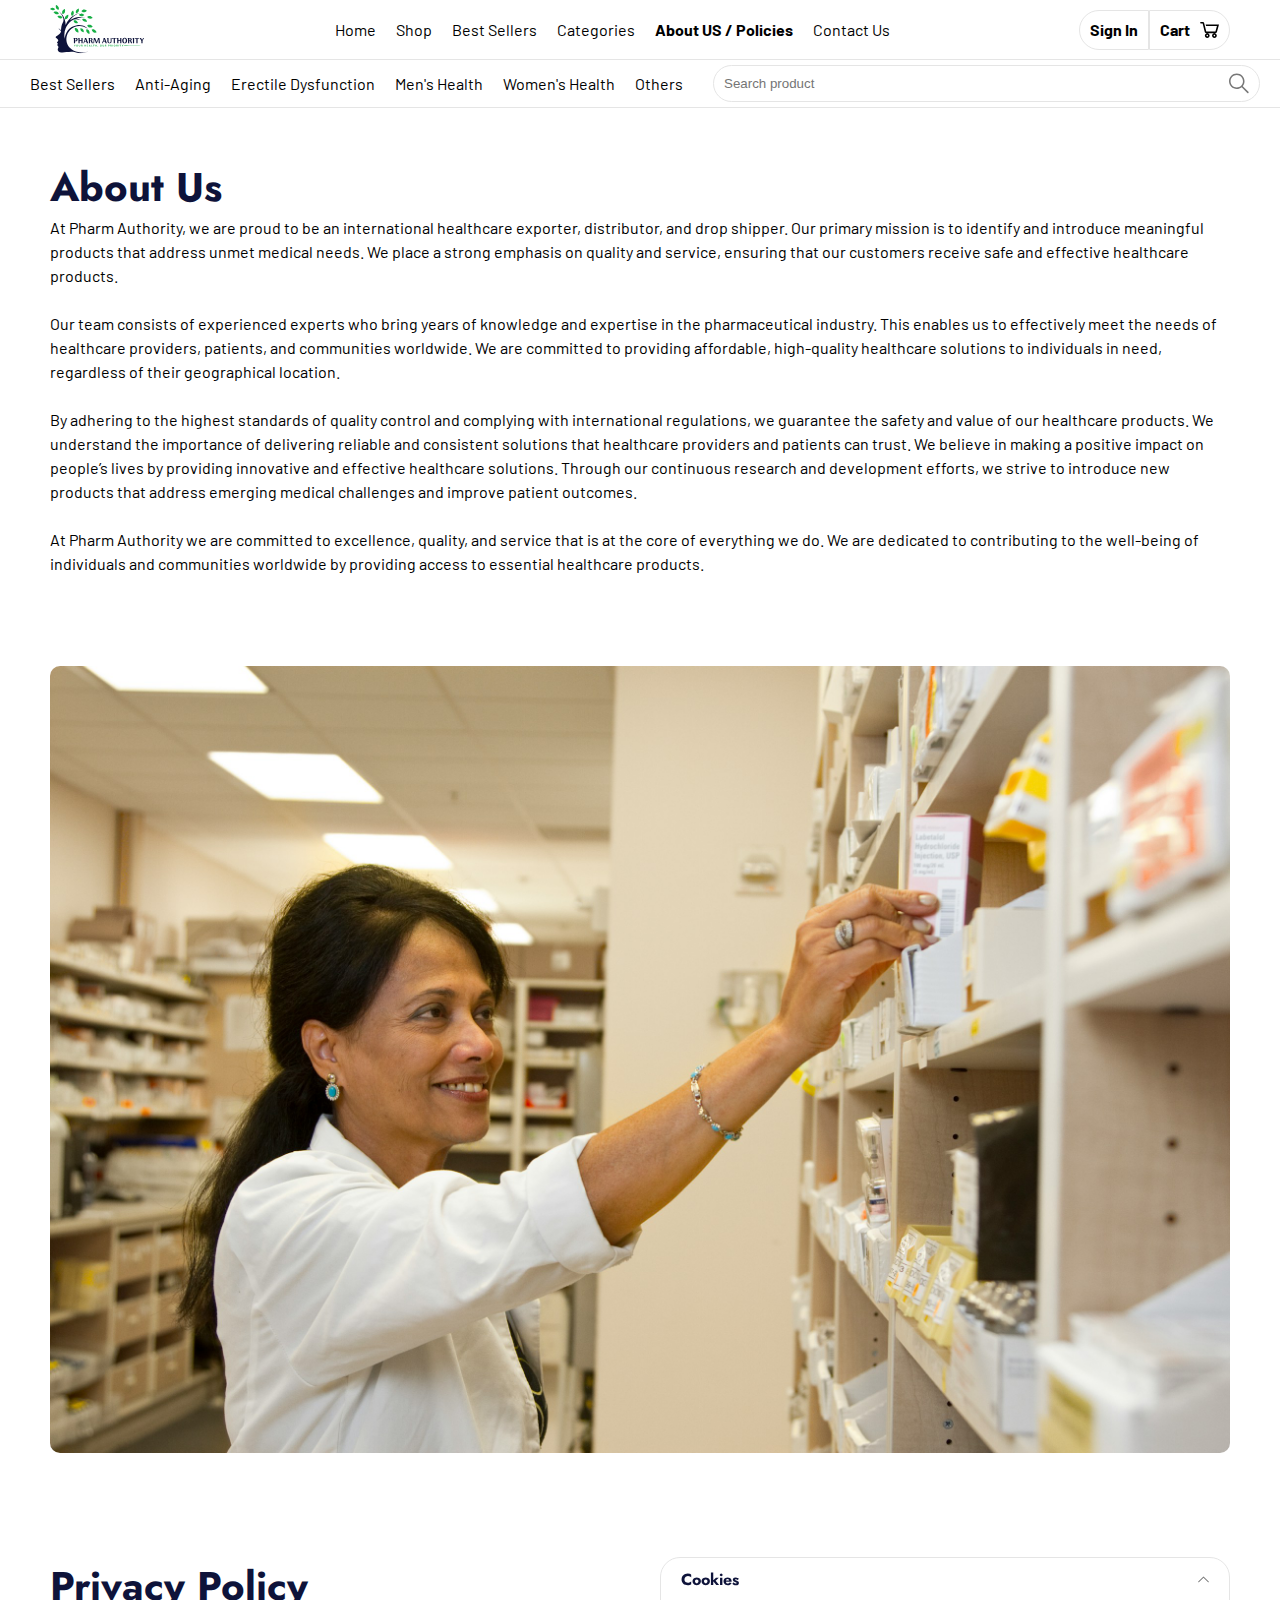
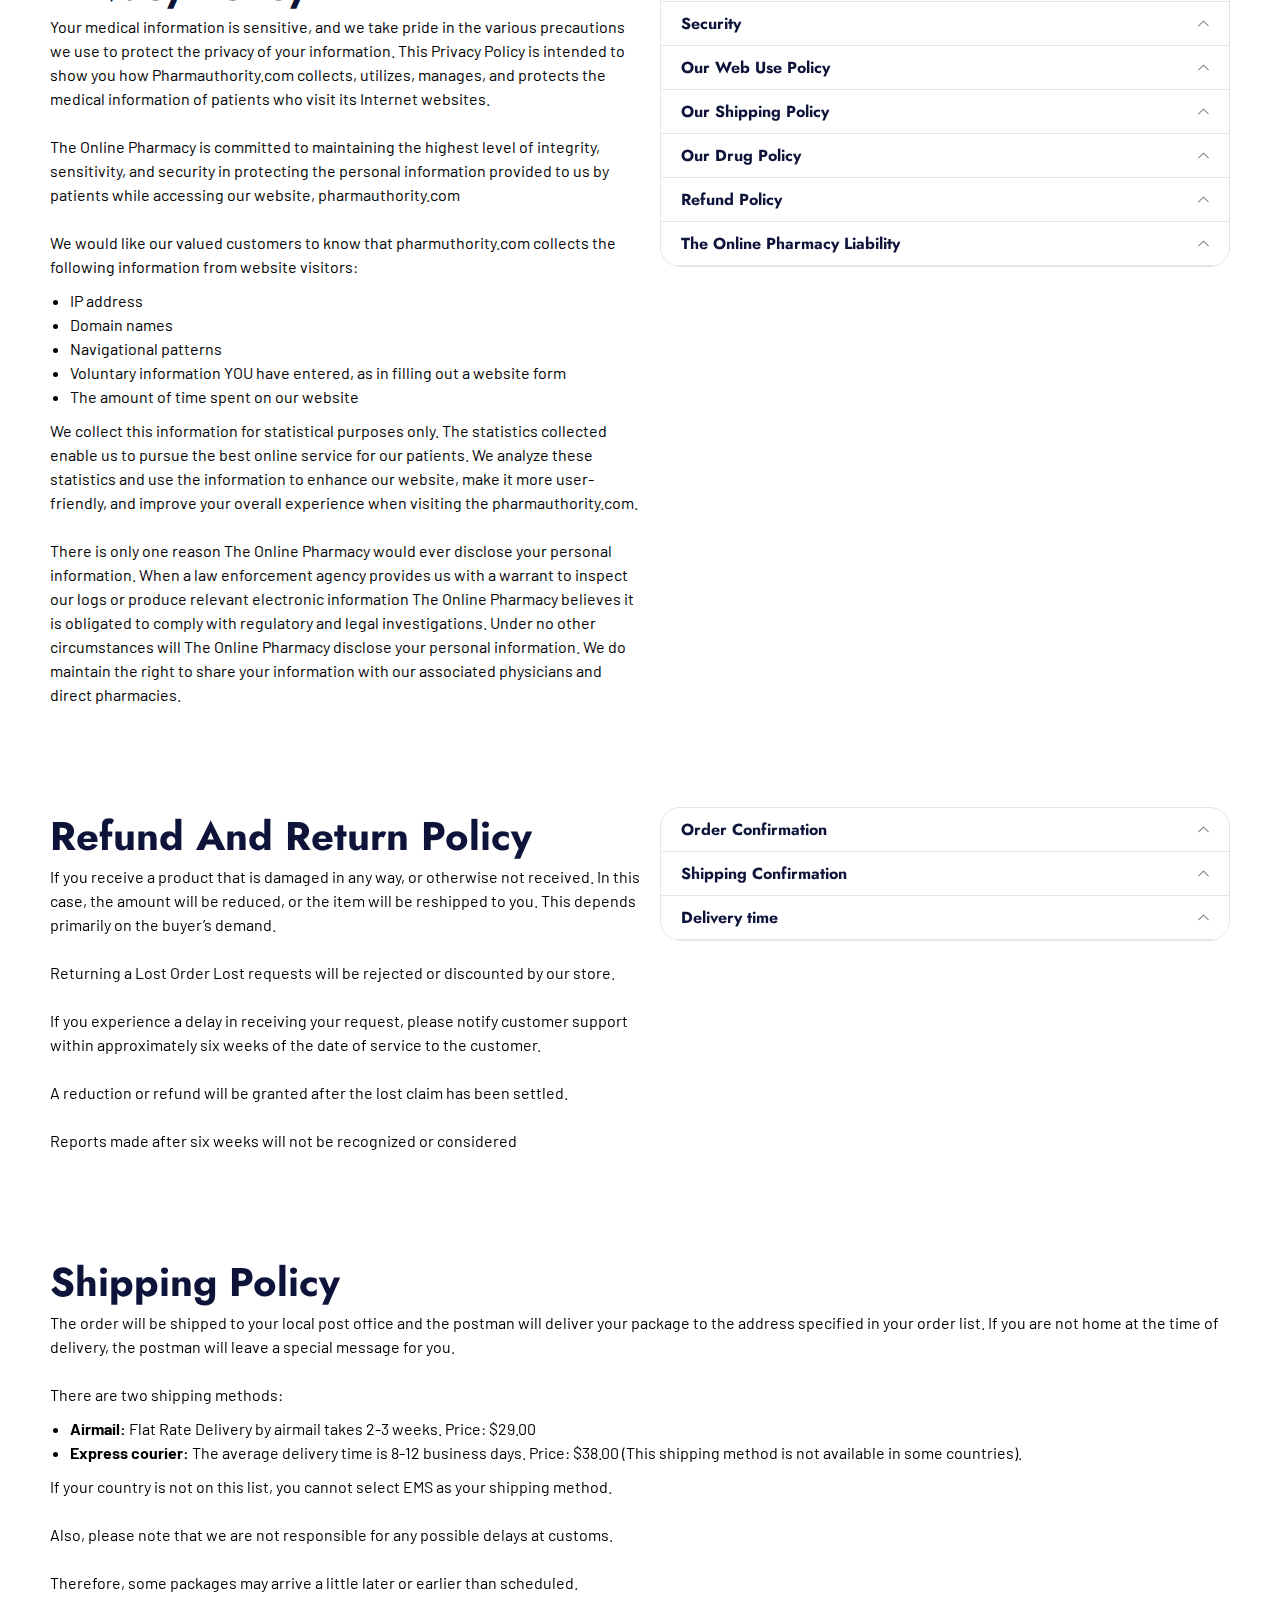
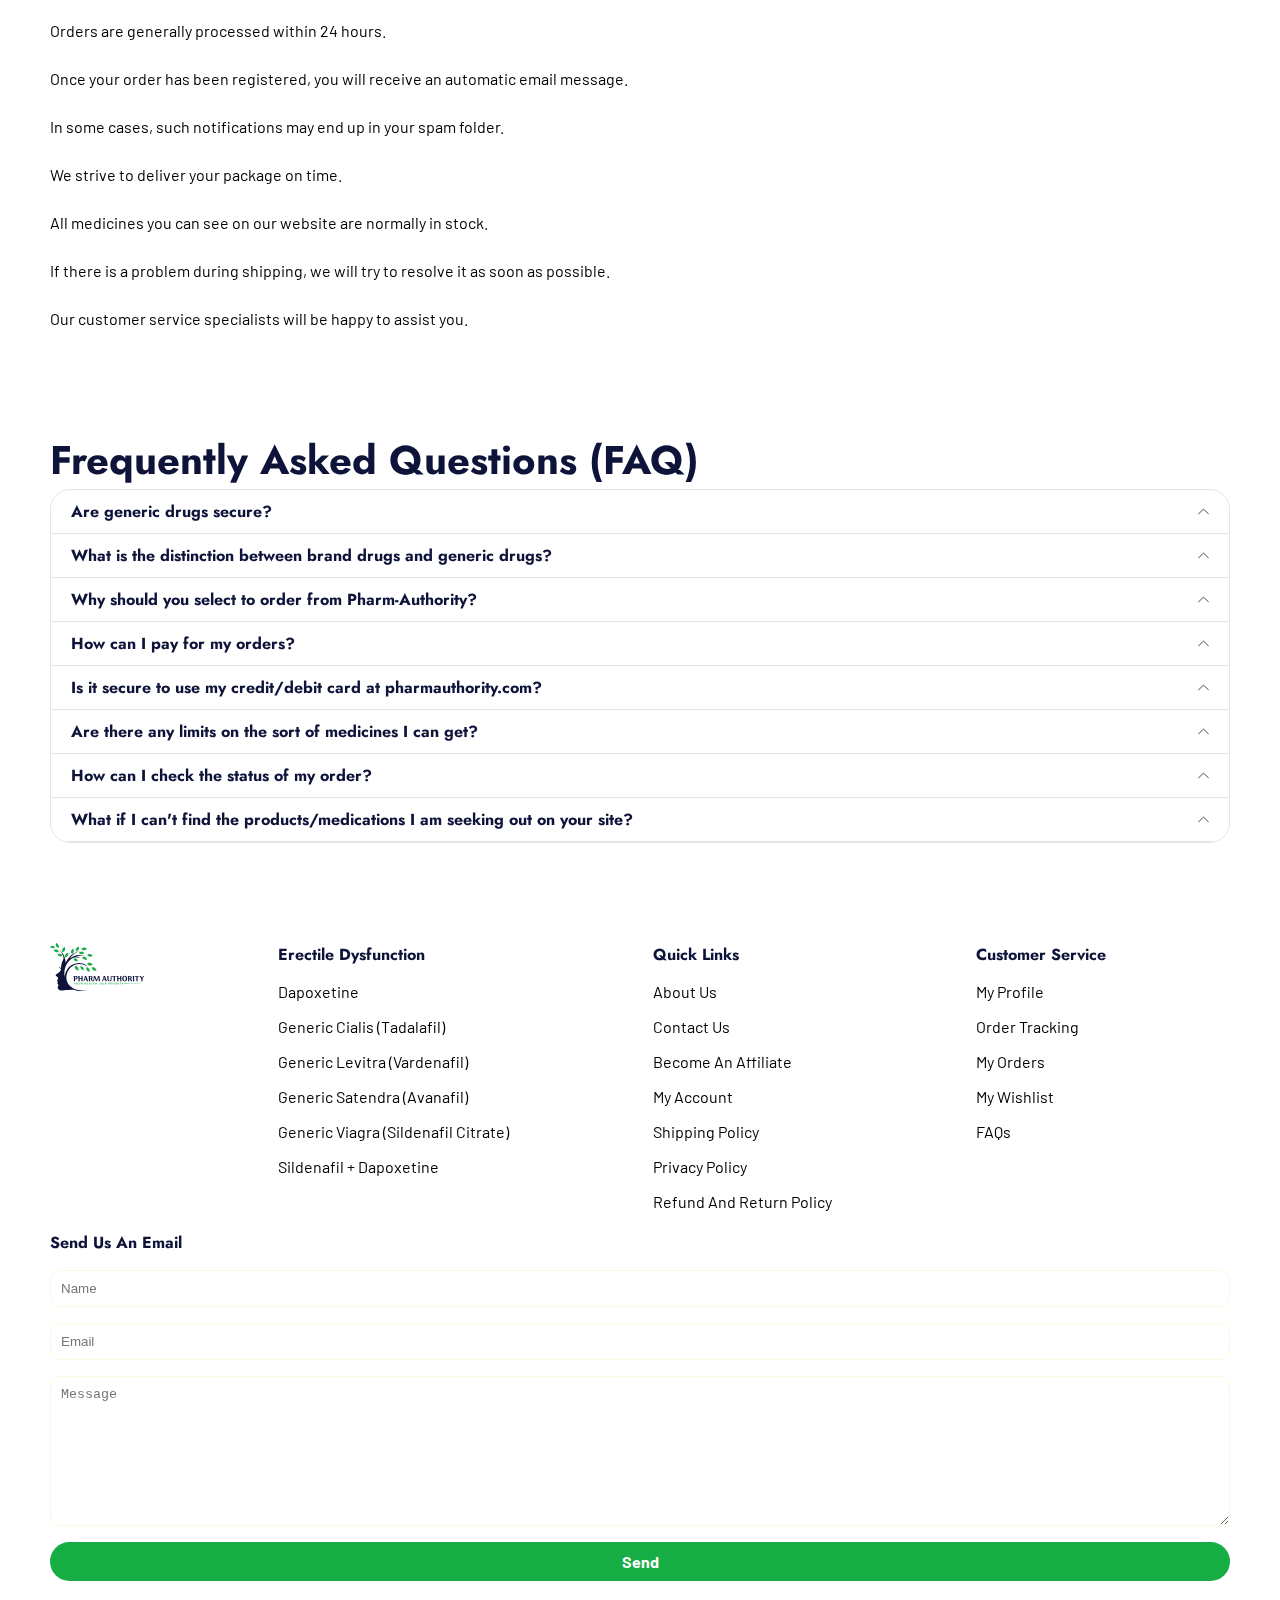
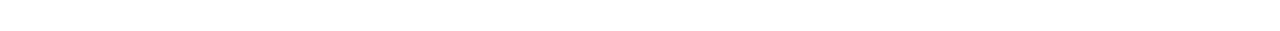
==== commit cdae7507: "Pharm Authority" ====
--- a/about us.html
+++ b/about us.html
@@ -105,33 +105,35 @@
     <section id="about_us">
         <div class="container">
             <div>
-                <h2>About Us</h2>
-                <p>At Pharm Authority, we are proud to be an international healthcare exporter, distributor, and drop shipper. Our primary mission is to identify and introduce meaningful products that address unmet medical needs. We place a strong emphasis
+                <h2 class="wow">About Us</h2>
+                <p class="wow">At Pharm Authority, we are proud to be an international healthcare exporter, distributor, and drop shipper. Our primary mission is to identify and introduce meaningful products that address unmet medical needs. We place a strong emphasis
                     on quality and service, ensuring that our customers receive safe and effective healthcare products.<br><br> Our team consists of experienced experts who bring years of knowledge and expertise in the pharmaceutical industry. This enables
                     us to effectively meet the needs of healthcare providers, patients, and communities worldwide. We are committed to providing affordable, high-quality healthcare solutions to individuals in need, regardless of their geographical location.<br><br>                    By adhering to the highest standards of quality control and complying with international regulations, we guarantee the safety and value of our healthcare products. We understand the importance of delivering reliable and consistent
                     solutions that healthcare providers and patients can trust. We believe in making a positive impact on people’s lives by providing innovative and effective healthcare solutions. Through our continuous research and development efforts,
                     we strive to introduce new products that address emerging medical challenges and improve patient outcomes.<br><br> At Pharm Authority we are committed to excellence, quality, and service that is at the core of everything we do. We
                     are dedicated to contributing to the well-being of individuals and communities worldwide by providing access to essential healthcare products.</p>
             </div>
-            <div class="company_image"></div>
+            <div class="company_image">
+                <img src="/images/national-cancer-institute-byGTytEGjBo-unsplash.jpg" alt="">
+            </div>
         </div>
     </section>
 
     <section id="privacy_policy">
         <div class="container">
             <div>
-                <h2>Privacy Policy</h2>
-                <p>Your medical information is sensitive, and we take pride in the various precautions we use to protect the privacy of your information. This Privacy Policy is intended to show you how Pharmauthority.com collects, utilizes, manages, and
+                <h2 class="wow">Privacy Policy</h2>
+                <p class="wow">Your medical information is sensitive, and we take pride in the various precautions we use to protect the privacy of your information. This Privacy Policy is intended to show you how Pharmauthority.com collects, utilizes, manages, and
                     protects the medical information of patients who visit its Internet websites.<br><br> The Online Pharmacy is committed to maintaining the highest level of integrity, sensitivity, and security in protecting the personal information
                     provided to us by patients while accessing our website, pharmauthority.com<br><br> We would like our valued customers to know that pharmuthority.com collects the following information from website visitors:</p>
-                <ul>
+                <ul class="wow">
                     <li>IP address</li>
                     <li>Domain names</li>
                     <li>Navigational patterns</li>
                     <li>Voluntary information YOU have entered, as in filling out a website form</li>
                     <li>The amount of time spent on our website</li>
                 </ul>
-                <p>We collect this information for statistical purposes only. The statistics collected enable us to pursue the best online service for our patients. We analyze these statistics and use the information to enhance our website, make it more
+                <p class="wow">We collect this information for statistical purposes only. The statistics collected enable us to pursue the best online service for our patients. We analyze these statistics and use the information to enhance our website, make it more
                     user-friendly, and improve your overall experience when visiting the pharmauthority.com.<br><br> There is only one reason The Online Pharmacy would ever disclose your personal information. When a law enforcement agency provides us
                     with a warrant to inspect our logs or produce relevant electronic information The Online Pharmacy believes it is obligated to comply with regulatory and legal investigations. Under no other circumstances will The Online Pharmacy disclose
                     your personal information. We do maintain the right to share your information with our associated physicians and direct pharmacies.
@@ -139,7 +141,7 @@
             </div>
 
             <div class="dropdown_2">
-                <div>
+                <div class="wow">
                     <div>
                         <h3>Cookies</h3>
                         <svg width="11" height="7" viewBox="0 0 11 7" fill="none" xmlns="http://www.w3.org/2000/svg">
@@ -150,7 +152,7 @@
                         hesitant about Cookies, please configure your Internet browser to notify you whenever a website attempts to store a cookie on your computer. You will then have the option to accept or reject the request. You can also refuse ALL
                         cookies by completely turning them off in your Internet browser.</p>
                 </div>
-                <div>
+                <div class="wow">
                     <div>
                         <h3>Security</h3>
                         <svg width="11" height="7" viewBox="0 0 11 7" fill="none" xmlns="http://www.w3.org/2000/svg">
@@ -160,7 +162,7 @@
                     <p>The Online Pharmacy believes security is a top priority. We are vigilant in undertaking all reasonable security measures to protect your personal information from misuse, unauthorized access, modification or disclosure. The Online
                         Pharmacy, as far as permissible under the law, does not accept liability or responsibility for the unauthorized access of personal information held on its servers.</p>
                 </div>
-                <div>
+                <div class="wow">
                     <div>
                         <h3>Our Web Use Policy</h3>
                         <svg width="11" height="7" viewBox="0 0 11 7" fill="none" xmlns="http://www.w3.org/2000/svg">
@@ -175,12 +177,12 @@
                         the products your physician has ordered for you. You are solely responsible for compliance with the laws that apply to the jurisdiction of your domicile.
                     </p>
                 </div>
-                <div>
+                <div class="wow">
                     <div>
                         <h3>Our Shipping Policy</h3>
                         <svg width="11" height="7" viewBox="0 0 11 7" fill="none" xmlns="http://www.w3.org/2000/svg">
-                            <path d="M10.107 6.20928C10.2706 6.3705 10.5332 6.3705 10.6967 6.20928V6.20928C10.8635 6.04482 10.8635 5.77569 10.6967 5.61123L5.79905 0.782051L5.5 0.5L5.20095 0.782051L0.303266 5.61123C0.136472 5.77569 0.136472 6.04482 0.303266 6.20928V6.20928C0.46677 6.3705 0.729446 6.3705 0.892951 6.20928L5.5 1.66667L10.107 6.20928Z" fill="#777777"/>
-                        </svg>
+                                <path d="M10.107 6.20928C10.2706 6.3705 10.5332 6.3705 10.6967 6.20928V6.20928C10.8635 6.04482 10.8635 5.77569 10.6967 5.61123L5.79905 0.782051L5.5 0.5L5.20095 0.782051L0.303266 5.61123C0.136472 5.77569 0.136472 6.04482 0.303266 6.20928V6.20928C0.46677 6.3705 0.729446 6.3705 0.892951 6.20928L5.5 1.66667L10.107 6.20928Z" fill="#777777"/>
+                            </svg>
                     </div>
                     <p>Pharm Authority prides itself in being able to deliver most orders within 7 to 10 business days. You can be assured that we do everything humanly possible to have you the dispatching pharmacy deliver your order as quickly as possible.
                         Delays sometimes occur that are out of our control. Weather and transportation cancellations are something we cannot control. Delays due to a customer’s credit card being denied will also delay delivery as we make every attempt
@@ -191,7 +193,7 @@
                         we will do our best to have your order delivered through a second attempt if necessary.
                     </p>
                 </div>
-                <div>
+                <div class="wow">
                     <div>
                         <h3>Our Drug Policy</h3>
                         <svg width="11" height="7" viewBox="0 0 11 7" fill="none" xmlns="http://www.w3.org/2000/svg">
@@ -201,7 +203,7 @@
                     <p>Pharm Authority and its contracted pharmacies do not ship drugs that are considered habit-forming or narcotic. You must have a valid, current prescription from your licensed physician to order from us.  Your physician can request your
                         prescription be marked as refillable and that way you will ensure you have an adequate supply dispensed promptly. You may order up to a three-month supply if your physician has indicated this on your prescription.</p>
                 </div>
-                <div>
+                <div class="wow">
                     <div>
                         <h3>Refund Policy</h3>
                         <svg width="11" height="7" viewBox="0 0 11 7" fill="none" xmlns="http://www.w3.org/2000/svg">
@@ -211,7 +213,7 @@
                     <p>We, at The Pharm Authority are 100% committed to making it as easy as possible for you to obtain the products and prescriptions your doctor has ordered for you. We understand that medications can be complicated and we stand ready to
                         make the experience comfortable and easy. Please click here for our refund policy.<br><br>For questions or further information, please call us toll-free at 1-345-123-1111 or email us at info@ pharmauthority.com</p>
                 </div>
-                <div>
+                <div class="wow">
                     <div>
                         <h3>The Online Pharmacy Liability</h3>
                         <svg width="11" height="7" viewBox="0 0 11 7" fill="none" xmlns="http://www.w3.org/2000/svg">
@@ -234,14 +236,14 @@
     <section id="return_policy">
         <div class="container">
             <div>
-                <h2>Refund And Return Policy</h2>
-                <p>If you receive a product that is damaged in any way, or otherwise not received. In this case, the amount will be reduced, or the item will be reshipped to you. This depends primarily on the buyer’s demand.<br><br>Returning a Lost Order
+                <h2 class="wow">Refund And Return Policy</h2>
+                <p class="wow">If you receive a product that is damaged in any way, or otherwise not received. In this case, the amount will be reduced, or the item will be reshipped to you. This depends primarily on the buyer’s demand.<br><br>Returning a Lost Order
                     Lost requests will be rejected or discounted by our store.<br><br>If you experience a delay in receiving your request, please notify customer support within approximately six weeks of the date of service to the customer.<br><br>A reduction
                     or refund will be granted after the lost claim has been settled.<br><br>Reports made after six weeks will not be recognized or considered</p>
             </div>
 
             <div class="dropdown_2">
-                <div>
+                <div class="wow">
                     <div>
                         <h3>Order Confirmation</h3>
                         <svg width="11" height="7" viewBox="0 0 11 7" fill="none" xmlns="http://www.w3.org/2000/svg">
@@ -251,7 +253,7 @@
                     <p>When a customer places an order, PharmAuthority sends an email to the customer’s email ID confirming the customer’s details. Then another email will be sent and may be received within 24 hours of the request. This indicates that the
                         request will be sent after some time as the request’s requirements have been fulfilled.  In case there is a problem with the installment, or you are unable to complete it. We will send a notification to the customer via email.</p>
                 </div>
-                <div>
+                <div class="wow">
                     <div>
                         <h3>Shipping Confirmation</h3>
                         <svg width="11" height="7" viewBox="0 0 11 7" fill="none" xmlns="http://www.w3.org/2000/svg">
@@ -262,7 +264,7 @@
                         transportation, i.e. the estimated delivery dates. In addition, PharmAuthority will provide you with the opportunity to call us directly to process your request by providing an “Interface with Us” link within this email. The request
                         will be sent to the customer’s home or office address, whichever is acceptable to the customer. Once set, the location cannot be changed.  The buyer’s identification is required when shipping the package to the buyer’s location.</p>
                 </div>
-                <div>
+                <div class="wow">
                     <div>
                         <h3>Delivery time</h3>
                         <svg width="11" height="7" viewBox="0 0 11 7" fill="none" xmlns="http://www.w3.org/2000/svg">
@@ -279,14 +281,14 @@
     <section id="shipping_policy">
         <div class="container">
             <div>
-                <h2>Shipping Policy</h2>
-                <p>The order will be shipped to your local post office and the postman will deliver your package to the address specified in your order list. If you are not home at the time of delivery, the postman will leave a special message for you.<br><br>There
+                <h2 class="wow">Shipping Policy</h2>
+                <p class="wow">The order will be shipped to your local post office and the postman will deliver your package to the address specified in your order list. If you are not home at the time of delivery, the postman will leave a special message for you.<br><br>There
                     are two shipping methods:</p>
-                <ul>
+                <ul class="wow">
                     <li><b>Airmail:</b> Flat Rate Delivery by airmail takes 2-3 weeks. Price: $29.00</li>
                     <li><b>Express courier:</b> The average delivery time is 8-12 business days. Price: $38.00 (This shipping method is not available in some countries).</li>
                 </ul>
-                <p>If your country is not on this list, you cannot select EMS as your shipping method.<br><br> Also, please note that we are not responsible for any possible delays at customs.<br><br> Therefore, some packages may arrive a little later or
+                <p class="wow">If your country is not on this list, you cannot select EMS as your shipping method.<br><br> Also, please note that we are not responsible for any possible delays at customs.<br><br> Therefore, some packages may arrive a little later or
                     earlier than scheduled.<br><br> Orders are generally processed within 24 hours.<br><br> Once your order has been registered, you will receive an automatic email message.<br><br> In some cases, such notifications may end up in your
                     spam folder.<br><br> We strive to deliver your package on time.<br><br> All medicines you can see on our website are normally in stock.<br><br> If there is a problem during shipping, we will try to resolve it as soon as possible.<br><br>                    Our customer service specialists will be happy to assist you.</p>
             </div>
@@ -296,9 +298,9 @@
     <section id="FAQ">
         <div class="container">
             <div>
-                <h2>Frequently Asked Questions (FAQ)</h2>
+                <h2 class="wow">Frequently Asked Questions (FAQ)</h2>
                 <div class="dropdown_2">
-                    <div>
+                    <div class="wow">
                         <div>
                             <h3>Are generic drugs secure?</h3>
                             <svg width="11" height="7" viewBox="0 0 11 7" fill="none" xmlns="http://www.w3.org/2000/svg">
@@ -308,7 +310,7 @@
                         <p>Yes. Each of our generic products must illustrate it is comparable to its brand-name product by appearing that it conveys the same amount of active ingredient into a patient’s bloodstream circulation system within the same amount
                             of time as the brand-name product. Generic drugs that do so ought to have the same helpful impact and thus the same benefits and effects as their brand-name product, but at much less cost.</p>
                     </div>
-                    <div>
+                    <div class="wow">
                         <div>
                             <h3>What is the distinction between brand drugs and generic drugs?</h3>
                             <svg width="11" height="7" viewBox="0 0 11 7" fill="none" xmlns="http://www.w3.org/2000/svg">
@@ -319,7 +321,7 @@
                             have the same active ingredient, strength, dosage form, and route of administration as the brand-name product. Trademark laws in some countries require the drugs to look different, so the generic version may be a different
                             color, a different shape, have a different taste, or contain inactive ingredients that are different.</p>
                     </div>
-                    <div>
+                    <div class="wow">
                         <div>
                             <h3>Why should you select to order from Pharm-Authority?</h3>
                             <svg width="11" height="7" viewBox="0 0 11 7" fill="none" xmlns="http://www.w3.org/2000/svg">
@@ -338,7 +340,7 @@
                             <li>Daily deals on selected products so you can save even more</li>
                             <li>Excellent customer service that you will love.</li>
                         </ul>
-                    </div>
+                    </div class="wow">
                     <div>
                         <div>
                             <h3>How can I pay for my orders?</h3>
@@ -347,8 +349,8 @@
                         </svg>
                         </div>
                         <p>Pharm-Authority Online accepts Visa, Mastercard credit cards, and Bitcoin currency.</p>
-                    </div>
-                    <div>
+                    </div class="wow">
+                    <div class="wow">
                         <div>
                             <h3>Is it secure to use my credit/debit card at pharmauthority.com?</h3>
                             <svg width="11" height="7" viewBox="0 0 11 7" fill="none" xmlns="http://www.w3.org/2000/svg">
@@ -358,7 +360,7 @@
                         <p>Yes. pharmauthority.com uses third-party payment processing services to process all credit/debit card payment transactions. These payment intermediaries are PCI-compliant, which is the most stringent level of certification standard
                             that ensures all cardholders’ data is stored, processed, and transmitted securely by using the industry standard encryption technology.</p>
                     </div>
-                    <div>
+                    <div class="wow">
                         <div>
                             <h3>Are there any limits on the sort of medicines I can get?</h3>
                             <svg width="11" height="7" viewBox="0 0 11 7" fill="none" xmlns="http://www.w3.org/2000/svg">
@@ -368,7 +370,7 @@
                         <p>Pharm-Authority Online will not handle any habit-forming or narcotic pharmaceuticals, also known as scheduled drugs or controlled substances in some countries. We specialize in chronic care medicines that many people must take
                             to sustain or improve their lives.</p>
                     </div>
-                    <div>
+                    <div class="wow">
                         <div>
                             <h3>How can I check the status of my order?</h3>
                             <svg width="11" height="7" viewBox="0 0 11 7" fill="none" xmlns="http://www.w3.org/2000/svg">
@@ -378,7 +380,7 @@
                         <p>You’ll be able to check the status of your orders by logging into your account. This lets you track your orders in real-time. You can also check the status of your orders by contacting our client support team by providing them
                             with the order tracking number.</p>
                     </div>
-                    <div>
+                    <div class="wow">
                         <div>
                             <h3>What if I can't find the products/medications I am seeking out on your site?</h3>
                             <svg width="11" height="7" viewBox="0 0 11 7" fill="none" xmlns="http://www.w3.org/2000/svg">
@@ -442,13 +444,13 @@
                         <a href="https://pharmauthority.com/my-account/">My Account</a>
                     </li>
                     <li>
-                        <a href="https://pharmauthority.com/shipping-policy/">Shopping Policy</a>
-                    </li>
-                    <li>
-                        <a href="https://pharmauthority.com/privacy-policy/">Privacy Policy</a>
-                    </li>
-                    <li>
-                        <a href="https://pharmauthority.com/refund-returns/">Refund And Return Policy</a>
+                        <a href="/about us.html#shipping_policy">Shipping Policy</a>
+                    </li>
+                    <li>
+                        <a href="/about us.html#privacy_policy">Privacy Policy</a>
+                    </li>
+                    <li>
+                        <a href="/about us.html#return_policy">Refund And Return Policy</a>
                     </li>
                 </ul>
             </div>
--- a/Styles/style.css
+++ b/Styles/style.css
@@ -13,7 +13,7 @@
 
 html {
     scroll-behavior: smooth;
-    scroll-margin-top: 100px;
+    scroll-padding-top: 100px;
 }
 
 .logo {
@@ -346,15 +346,6 @@
         flex-direction: column;
         width: 100%;
         align-items: center;
-    }
-    h1 {
-        font-size: 3rem;
-        text-align: center;
-        color: white;
-    }
-    h2,
-    p {
-        text-align: center;
     }
     nav.page-nav {
         height: 60px;
--- a/Styles/about.css
+++ b/Styles/about.css
@@ -4,6 +4,13 @@
     display: flex;
     flex-direction: row;
     position: relative;
+}
+
+.company_image img {
+    max-width: 100%;
+    height: 100%;
+    border-radius: 10px;
+    margin-top: 70px;
 }
 
 .dropdown_2 {
@@ -15,11 +22,13 @@
     max-width: 50%;
 }
 
+
+/* 
 #privacy_policy,
 #return_policy,
 #shipping_policy {
     background-color: var(--background-color);
-}
+} */
 
 section ul {
     list-style-type: disc;
@@ -38,4 +47,26 @@
 
 #FAQ ul {
     padding-left: 60px;
+}
+
+@media (max-width: 1366px) {
+    #about_us .container {
+        flex-direction: column;
+    }
+}
+
+@media (max-width: 992px) {
+    .container:has(.dropdown_2) {
+        flex-direction: column;
+        width: 100%;
+        flex: 1;
+    }
+    .container:has(.dropdown_2)>div {
+        max-width: 100%;
+        flex: 1;
+    }
+    .dropdown_2 {
+        width: 100%;
+        flex: 1;
+    }
 }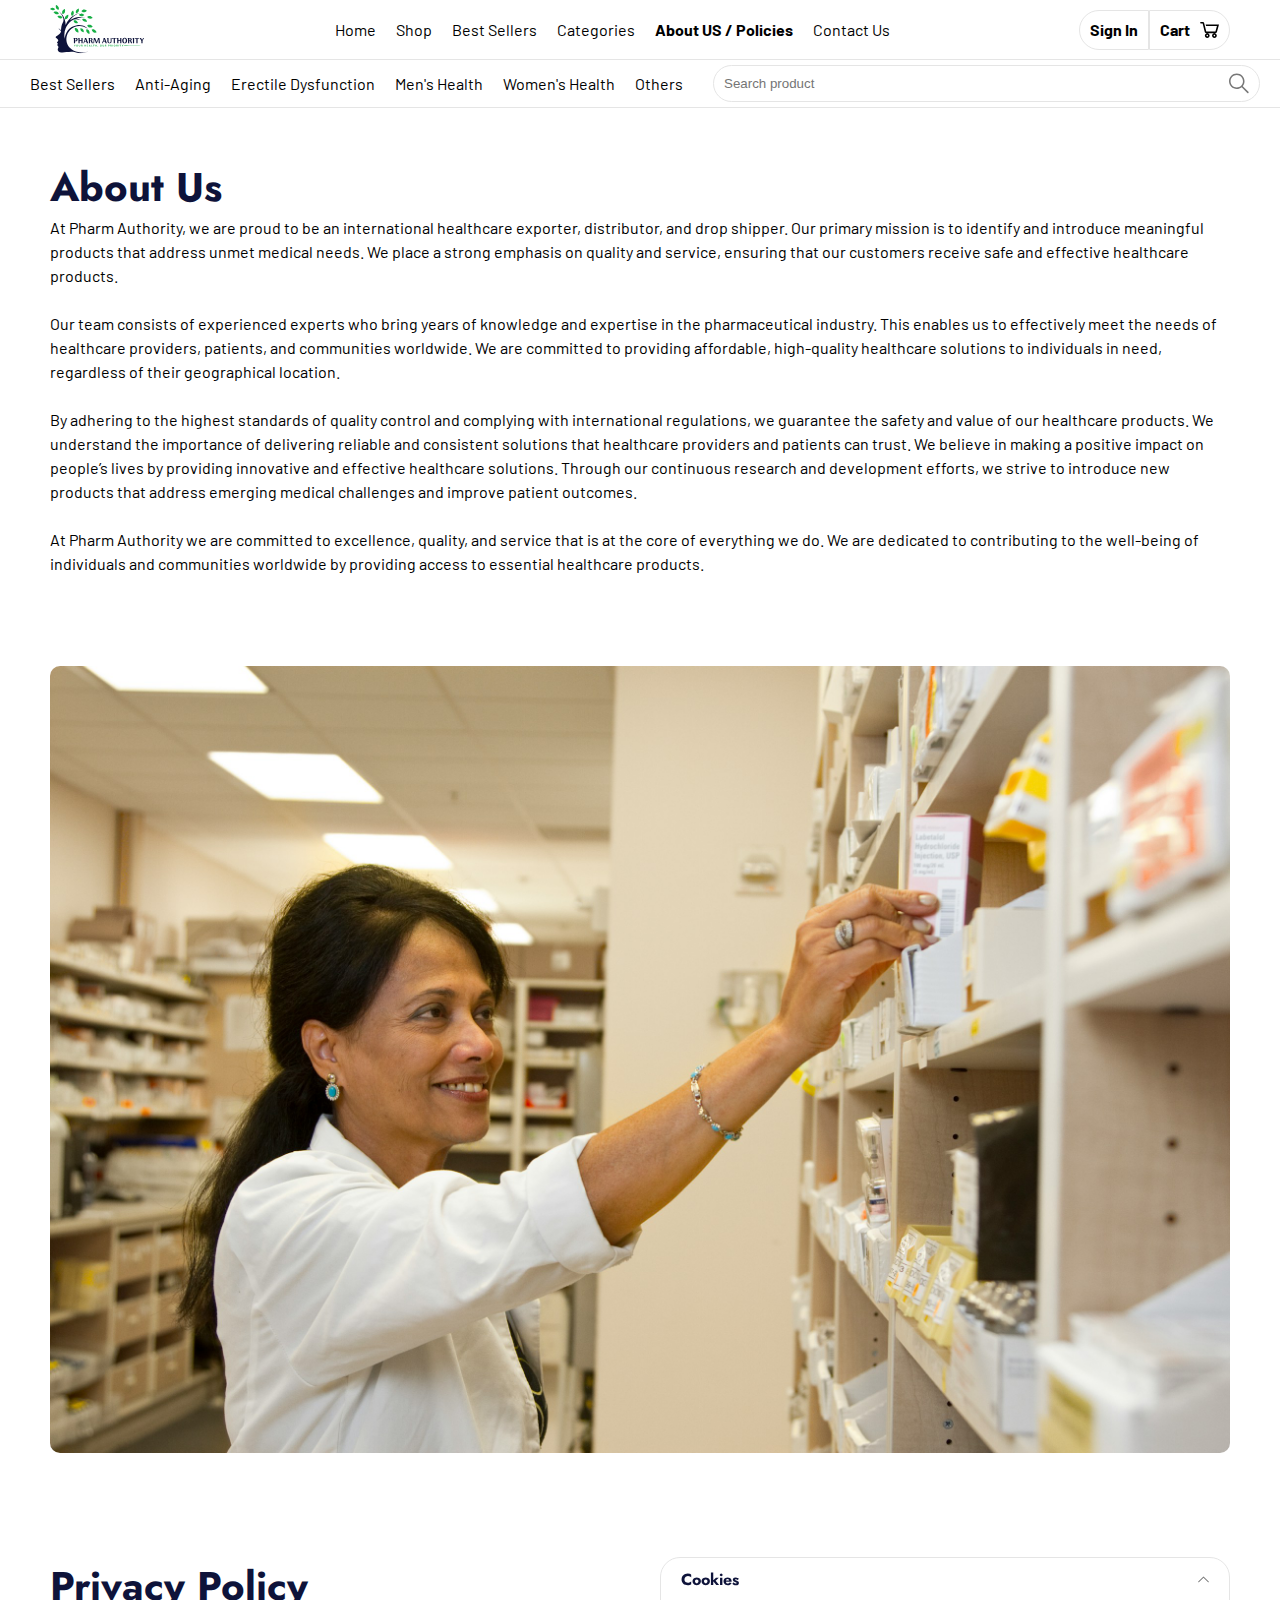
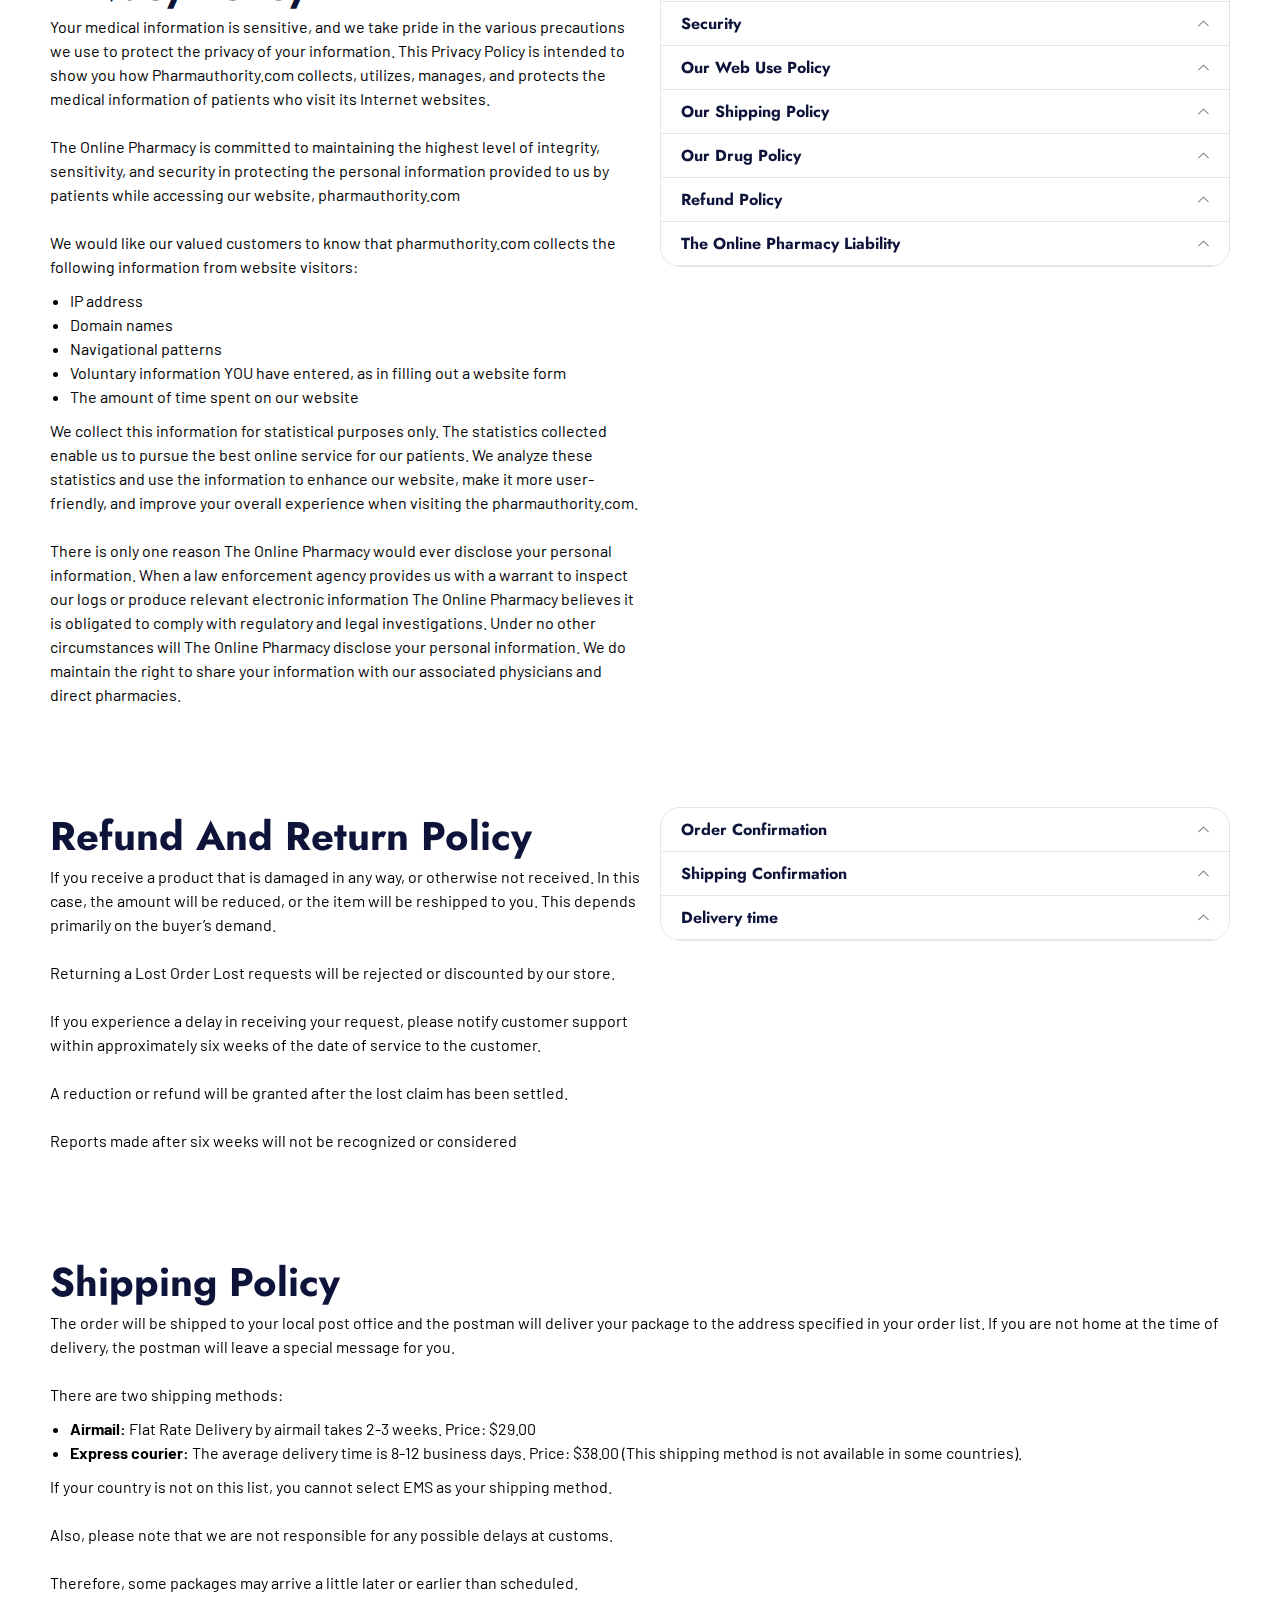
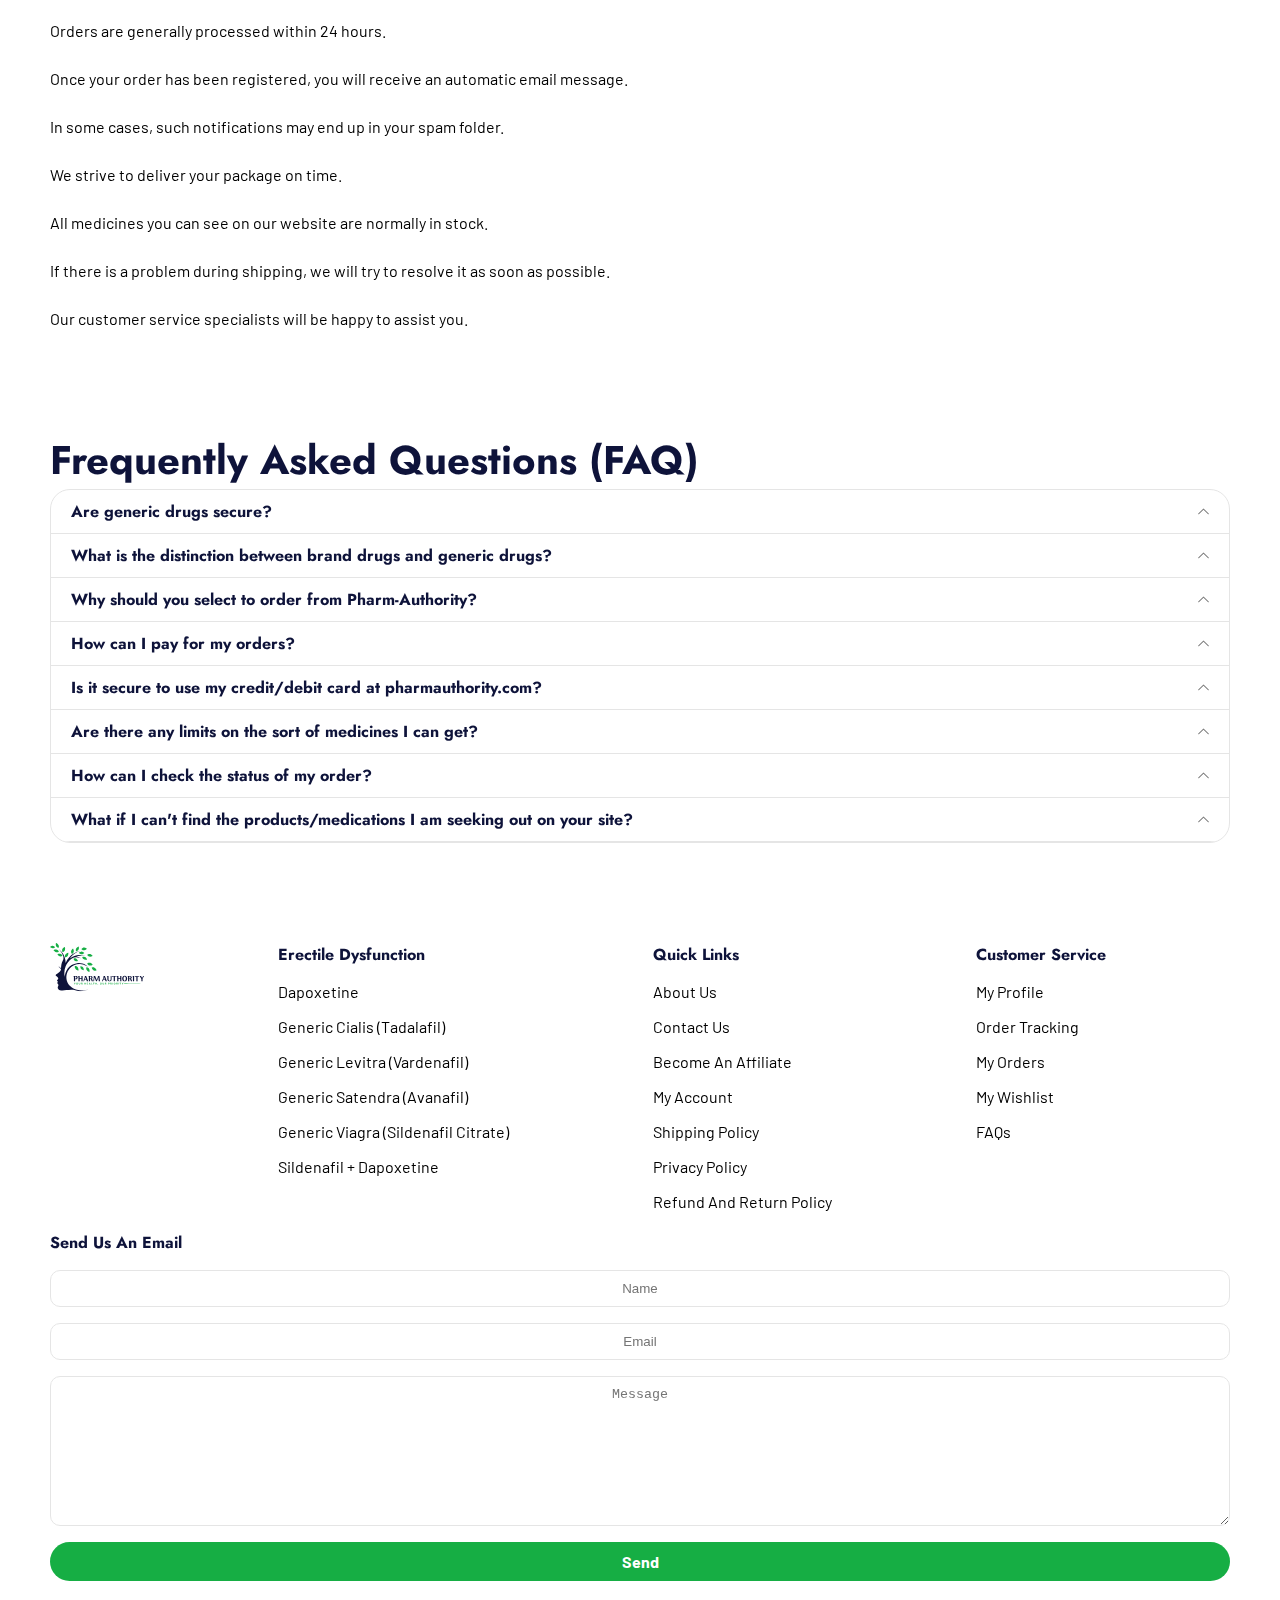
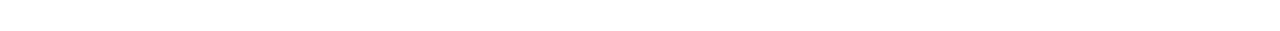
==== commit ce8d5515: "Pharm Authority" ====
--- a/about us.html
+++ b/about us.html
@@ -340,8 +340,8 @@
                             <li>Daily deals on selected products so you can save even more</li>
                             <li>Excellent customer service that you will love.</li>
                         </ul>
-                    </div class="wow">
-                    <div>
+                    </div>
+                    <div class="wow">
                         <div>
                             <h3>How can I pay for my orders?</h3>
                             <svg width="11" height="7" viewBox="0 0 11 7" fill="none" xmlns="http://www.w3.org/2000/svg">
@@ -349,7 +349,7 @@
                         </svg>
                         </div>
                         <p>Pharm-Authority Online accepts Visa, Mastercard credit cards, and Bitcoin currency.</p>
-                    </div class="wow">
+                    </div>
                     <div class="wow">
                         <div>
                             <h3>Is it secure to use my credit/debit card at pharmauthority.com?</h3>
--- a/Styles/style.css
+++ b/Styles/style.css
@@ -289,8 +289,9 @@
 footer input,
 footer textarea {
     padding: 10px;
-    border: 1px solid var(--background-color);
+    border: 1px solid var(--stroke-color);
     border-radius: 10px;
+    text-align: center;
 }
 
 footer textarea {
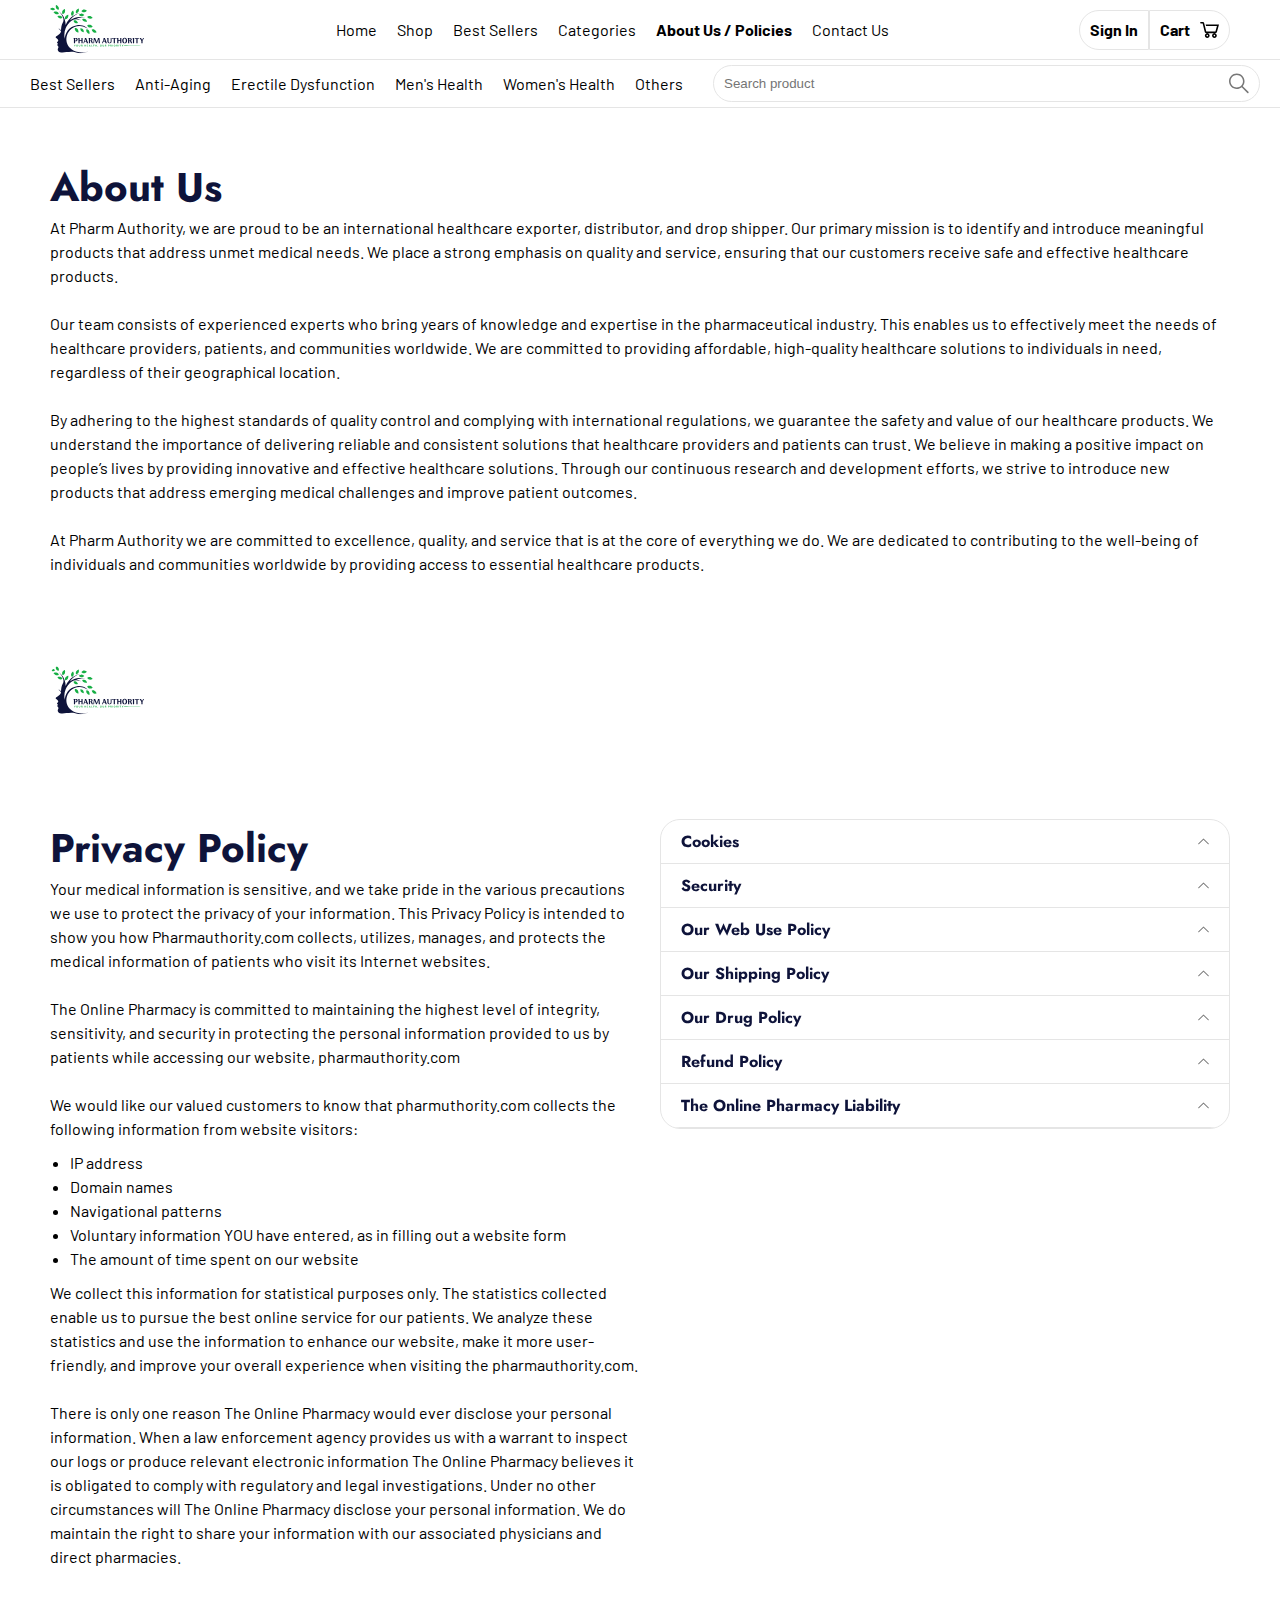
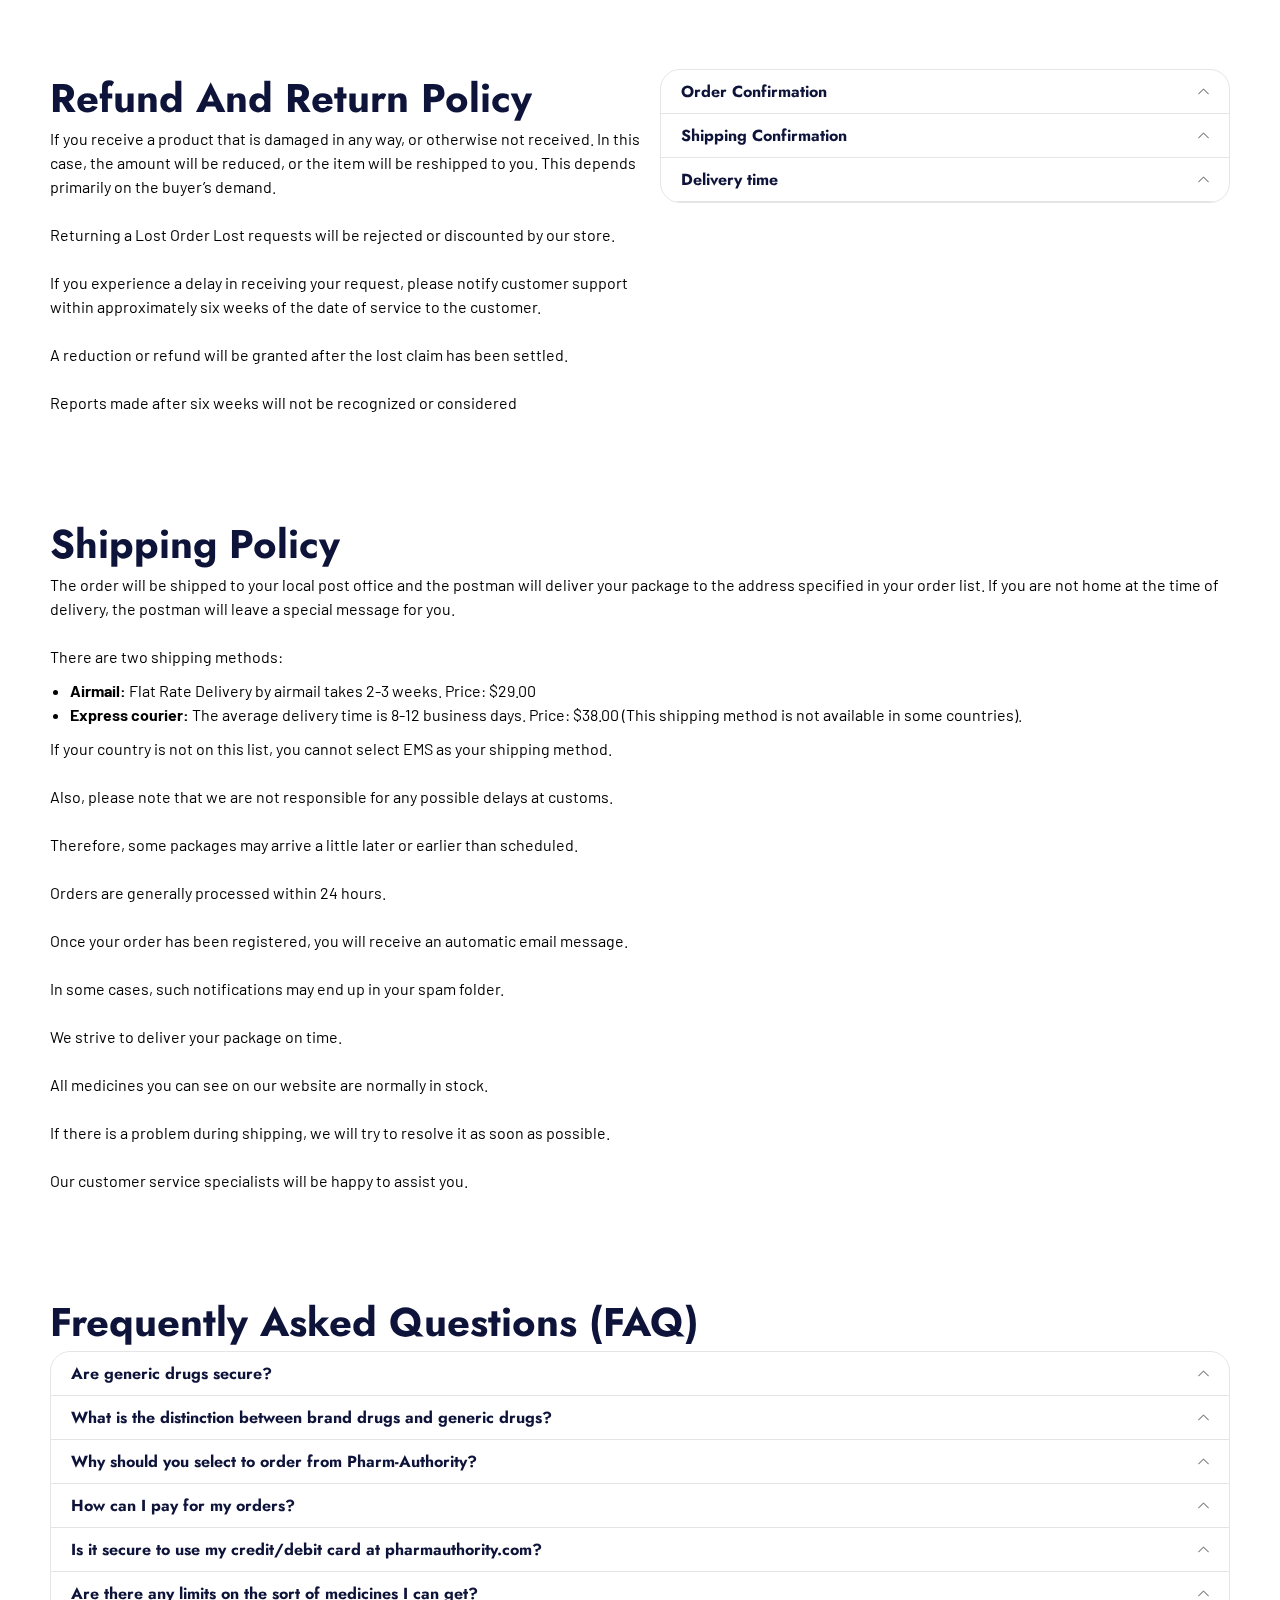
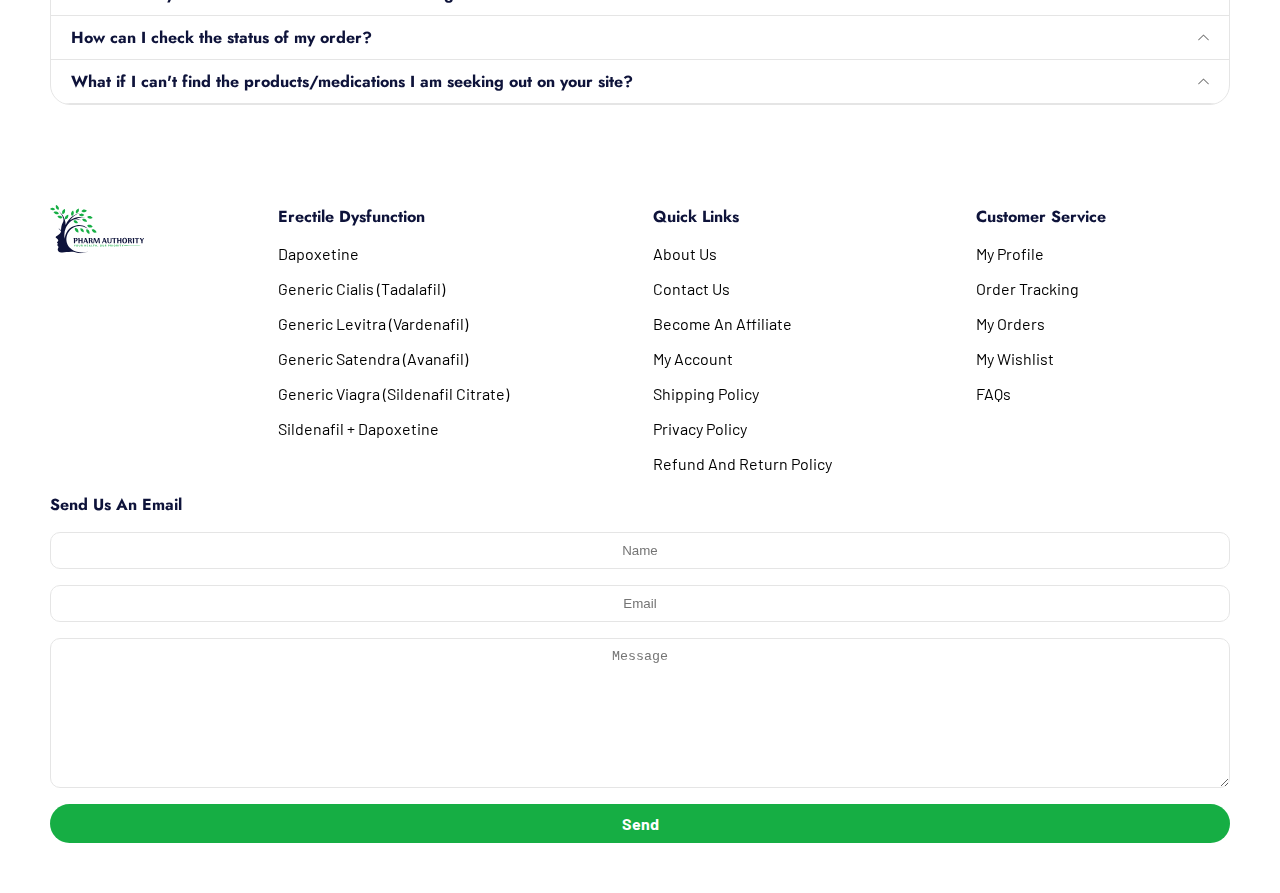
==== commit 89301e49: "Pharm Authority" ====
--- a/about us.html
+++ b/about us.html
@@ -35,7 +35,7 @@
                     <a href="#categories">Categories</a>
                 </li>
                 <li>
-                    <a href="#" class="active">About US / Policies</a>
+                    <a href="#" class="active">About Us / Policies</a>
                 </li>
                 <li>
                     <a href="#contact">Contact Us</a>
@@ -114,7 +114,7 @@
                     are dedicated to contributing to the well-being of individuals and communities worldwide by providing access to essential healthcare products.</p>
             </div>
             <div class="company_image">
-                <img src="/images/national-cancer-institute-byGTytEGjBo-unsplash.jpg" alt="">
+                <img src="/images/logo.svg" alt="">
             </div>
         </div>
     </section>
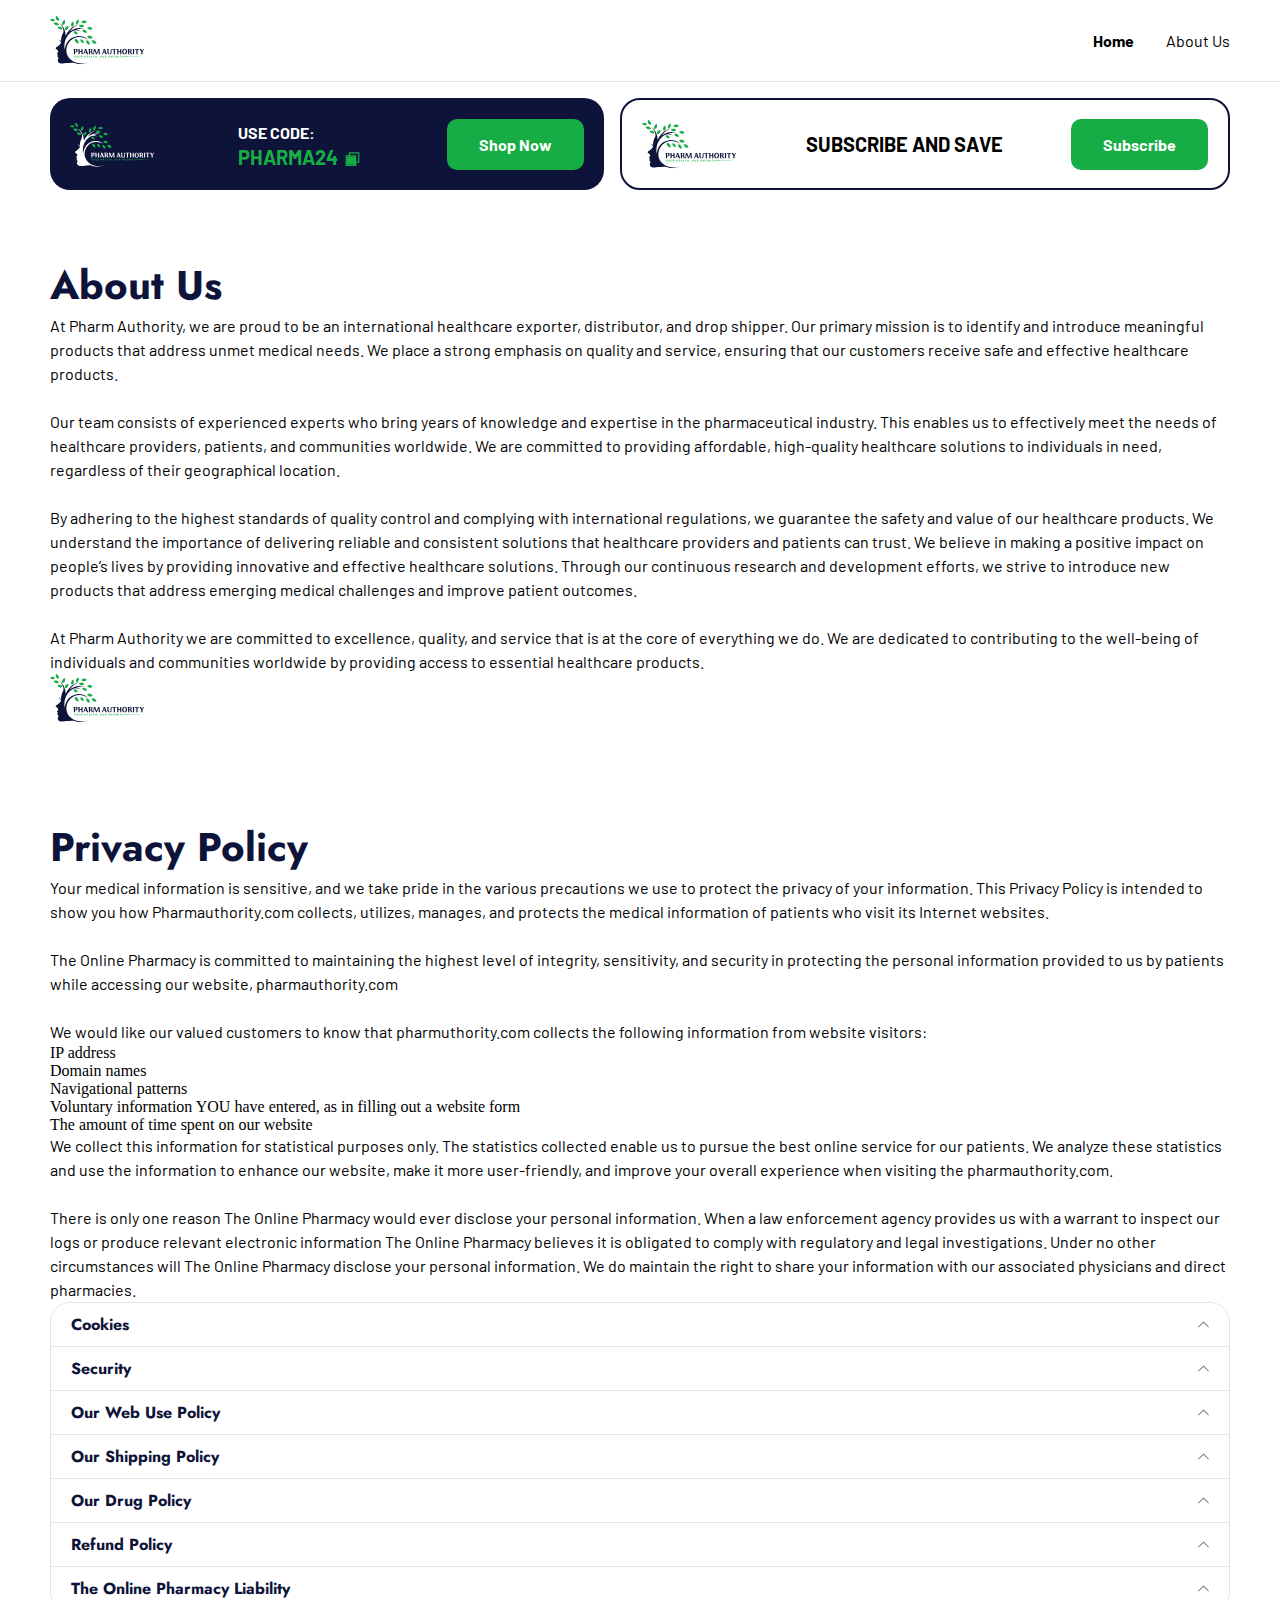
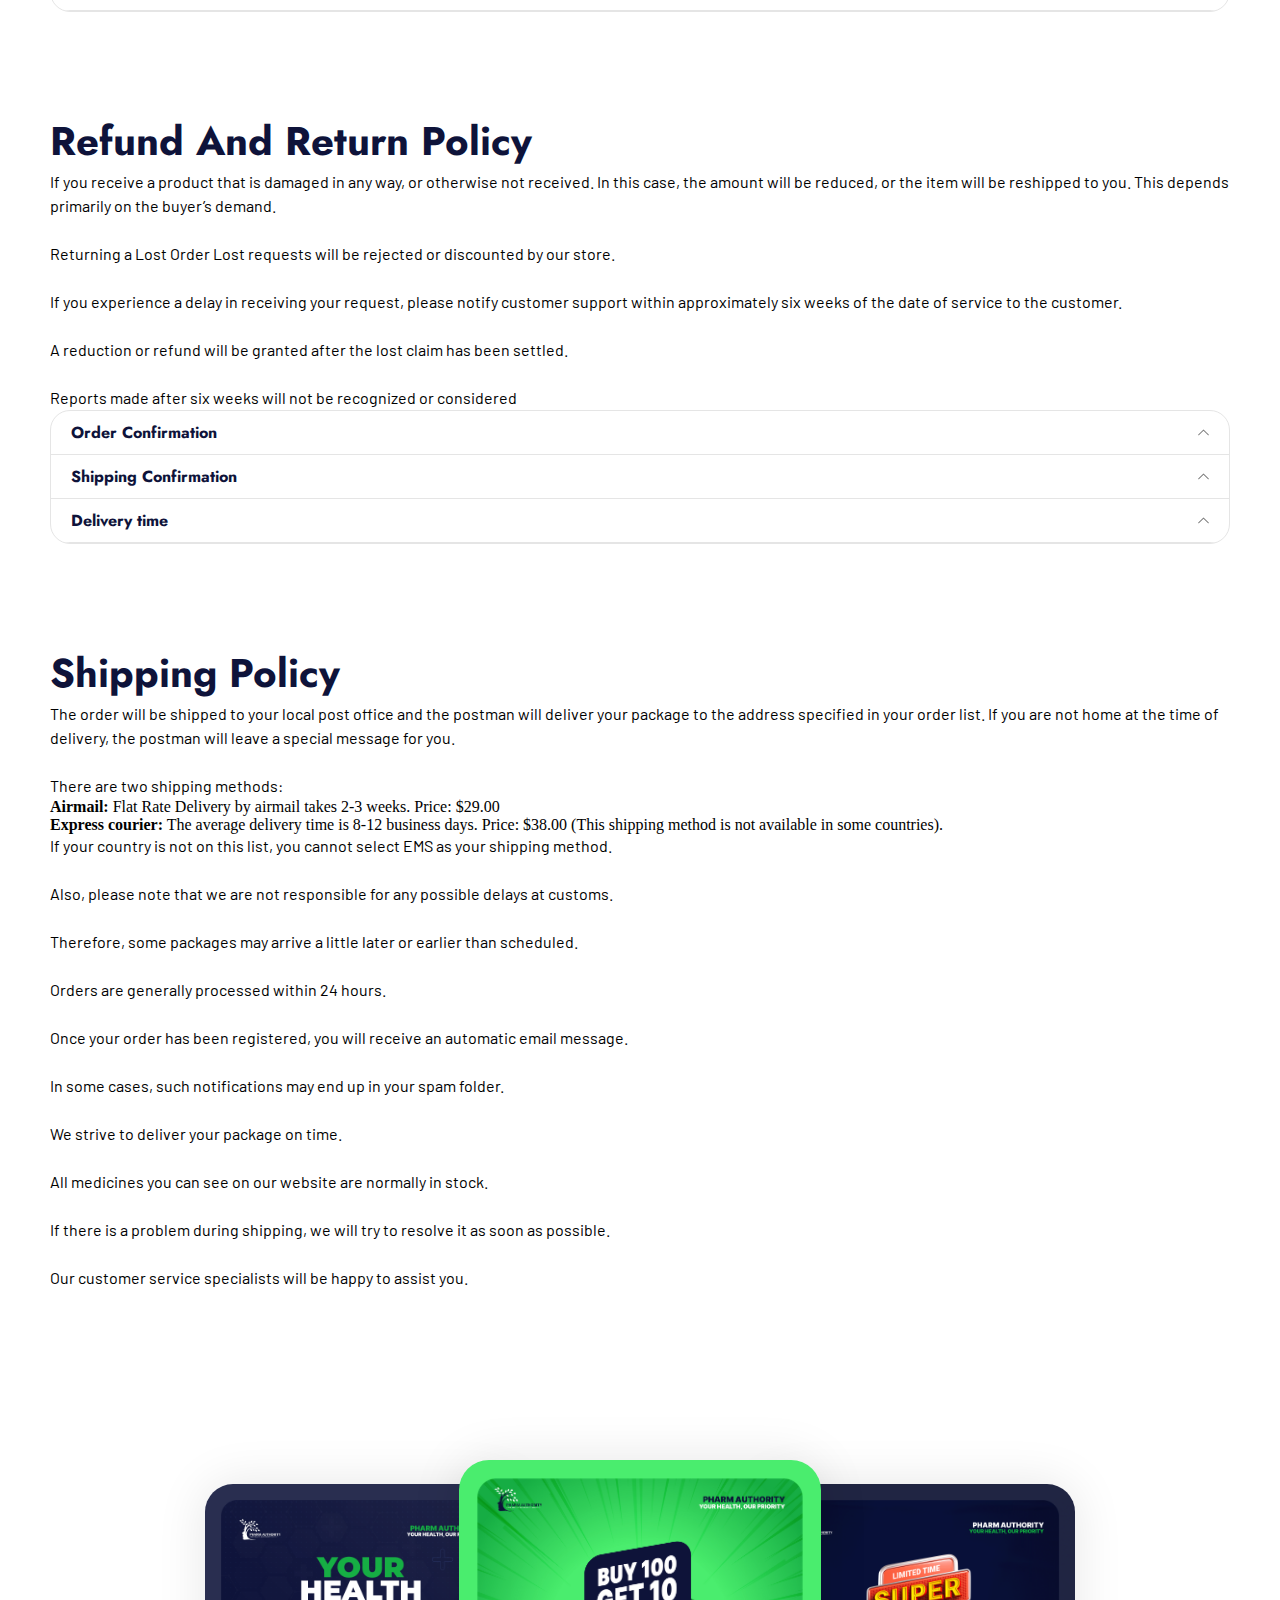
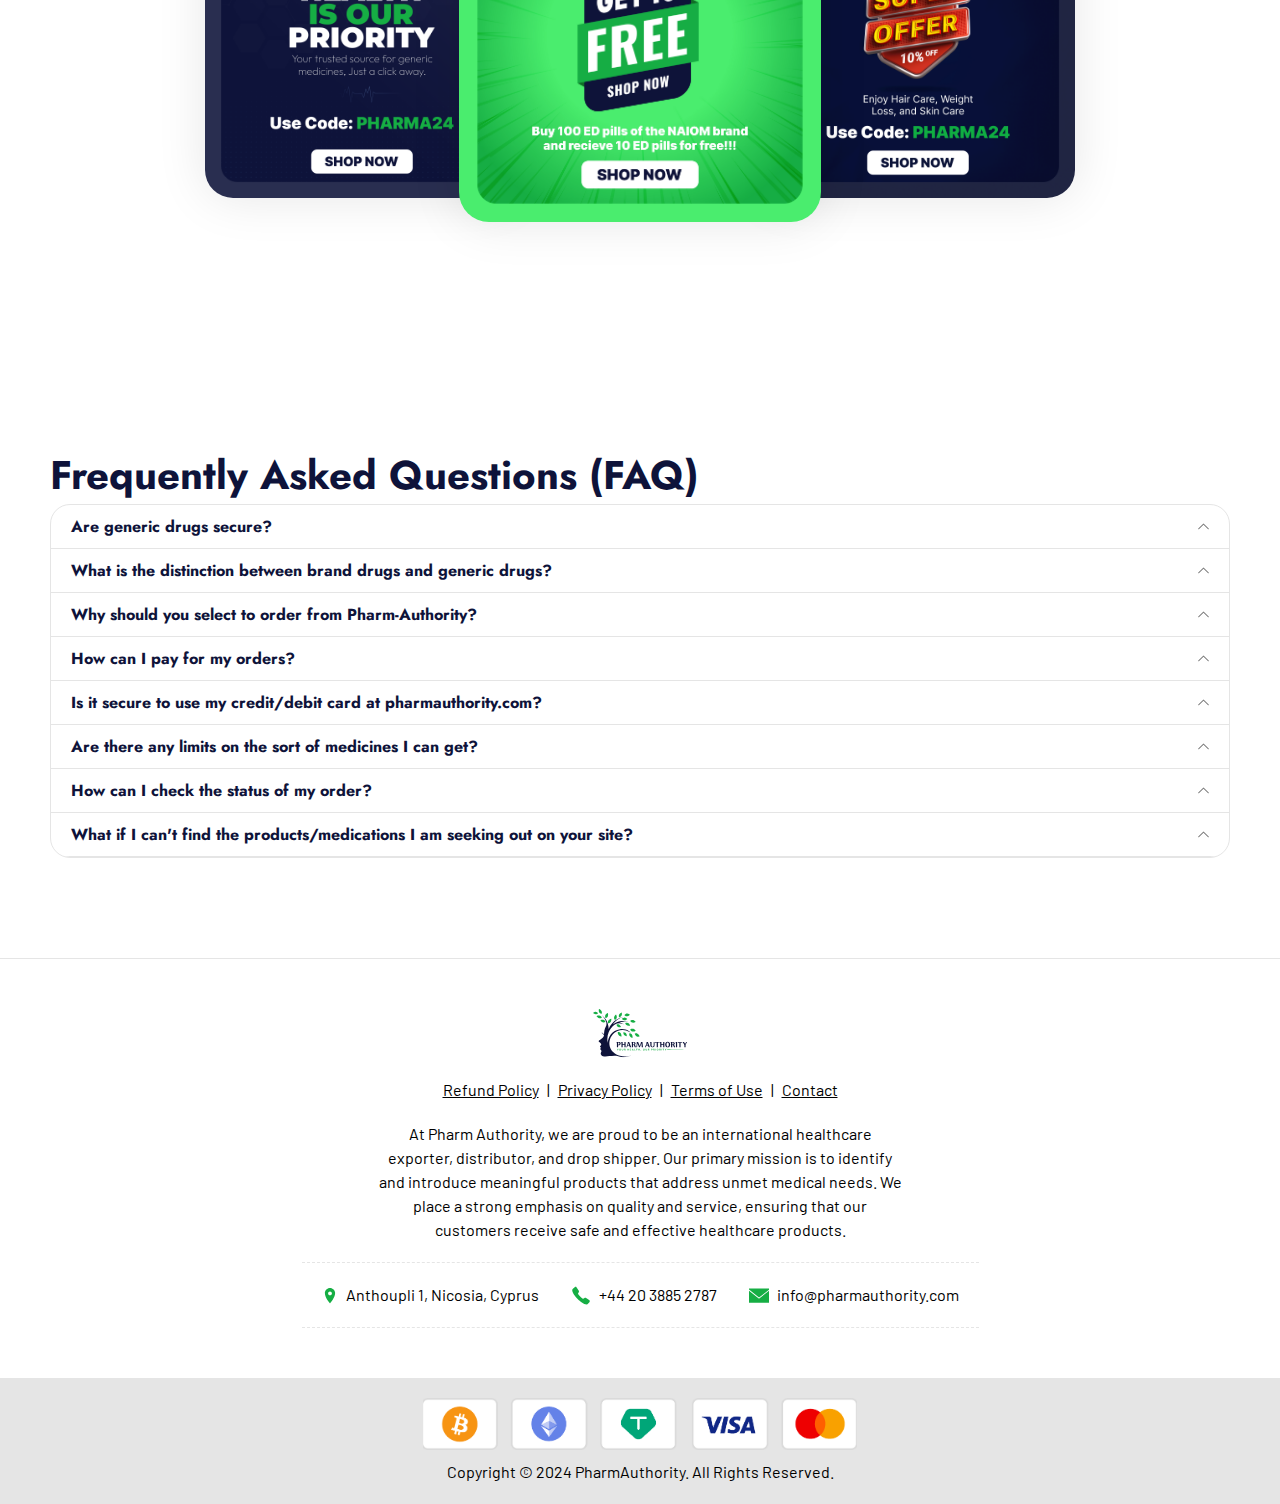
==== commit 2f8918bc: "Complete" ====
--- a/about us.html
+++ b/about us.html
@@ -6,7 +6,7 @@
     <meta name="viewport" content="width=device-width, initial-scale=1.0">
     <title>Pharm Authority</title>
     <link rel="stylesheet" href="/Styles/style.css">
-    <link rel="stylesheet" href="/Styles/about.css">
+    <link rel="stylesheet" href="/styles/about.css">
     <link rel="stylesheet" href="/Styles/dropdown.css">
     <link rel="stylesheet" href="/Styles/animation.css">
     <link rel="preconnect" href="https://fonts.googleapis.com">
@@ -17,104 +17,53 @@
 </head>
 
 <body>
-    <!-- For the navigation bar -->
-    <nav class="page-nav">
-        <div class="container">
-            <img src="/images/logo.svg" alt="Company logo">
-            <ul id="pag-nav" class="">
-                <li>
-                    <a href="/index.html">Home</a>
-                </li>
-                <li>
-                    <a href="https://pharmauthority.com/shop/">Shop</a>
-                </li>
-                <li>
-                    <a href="https://pharmauthority.com/product-category/bestsellers/">Best Sellers</a>
-                </li>
-                <li>
-                    <a href="#categories">Categories</a>
-                </li>
-                <li>
-                    <a href="#" class="active">About Us / Policies</a>
-                </li>
-                <li>
-                    <a href="#contact">Contact Us</a>
-                </li>
+    <header>
+        <div class="container">
+            <img src="/images/logo.svg" alt="company logo">
+            <ul>
+                <li><a class="active" href="#">Home</a></li>
+                <li><a href="/about us.html">About Us</a></li>
             </ul>
-            <div>
-                <div class="account">
-                    <a href="https://pharmauthority.com/my-account/">
-                        <button class="sign-in">Sign In</button>
-                    </a>
-                    <a href="https://pharmauthority.com/cart/">
-                        <button class="cart">                    
-                        <p>Cart</p>
-                        <svg width="19" height="16" viewBox="0 0 19 16" fill="none" xmlns="http://www.w3.org/2000/svg">
-                            <path d="M0.886993 0C0.448476 0 0.0908203 0.359375 0.0908203 0.8C0.0908203 1.24062 0.448476 1.6 0.886993 1.6H2.6535L4.74345 10C4.92072 10.7125 5.55517 11.2 6.28604 11.2H15.4171C16.1356 11.2 16.7451 10.7219 16.9348 10.025L18.9999 2.4H5.66403L6.06211 4H16.9348L15.4171 9.6H6.28604L4.19608 1.2C4.01881 0.4875 3.38436 0 2.6535 0H0.886993ZM14.4219 11.2C13.1126 11.2 12.0334 12.2844 12.0334 13.6C12.0334 14.9156 13.1126 16 14.4219 16C15.7312 16 16.8104 14.9156 16.8104 13.6C16.8104 12.2844 15.7312 11.2 14.4219 11.2ZM7.25637 11.2C5.94704 11.2 4.86785 12.2844 4.86785 13.6C4.86785 14.9156 5.94704 16 7.25637 16C8.5657 16 9.64489 14.9156 9.64489 13.6C9.64489 12.2844 8.5657 11.2 7.25637 11.2ZM7.25637 12.8C7.70422 12.8 8.05254 13.15 8.05254 13.6C8.05254 14.05 7.70422 14.4 7.25637 14.4C6.80852 14.4 6.4602 14.05 6.4602 13.6C6.4602 13.15 6.80852 12.8 7.25637 12.8ZM14.4219 12.8C14.8698 12.8 15.2181 13.15 15.2181 13.6C15.2181 14.05 14.8698 14.4 14.4219 14.4C13.9741 14.4 13.6257 14.05 13.6257 13.6C13.6257 13.15 13.9741 12.8 14.4219 12.8Z" fill="black"/>
-                        </svg>
-                    </button>
-                    </a>
-                </div>
-                <button id="hambuger" onclick="NavMenu"><svg width="24" height="18" viewBox="0 0 24 18" fill="none" xmlns="http://www.w3.org/2000/svg">
-                    <path d="M1 0C0.447716 0 0 0.447715 0 1C0 1.55228 0.447715 2 1 2H23C23.5523 2 24 1.55228 24 1C24 0.447715 23.5523 0 23 0H1ZM1 8C0.447716 8 0 8.44771 0 9C0 9.55229 0.447715 10 1 10H23C23.5523 10 24 9.55229 24 9C24 8.44771 23.5523 8 23 8H1ZM1 16C0.447716 16 0 16.4477 0 17C0 17.5523 0.447715 18 1 18H23C23.5523 18 24 17.5523 24 17C24 16.4477 23.5523 16 23 16H1Z" fill="black"/>
+        </div>
+    </header>
+
+
+    <section class="banner">
+        <div class="container">
+            <div class="code">
+                <img src="/images/logo white.svg" alt="company logo">
+                <div>
+                    <p><span>Use Code:</span><br>PHARMA24</p>
+                    <svg width="21" height="20" viewBox="0 0 21 20" fill="none" xmlns="http://www.w3.org/2000/svg">
+                        <path d="M6.75 3.125V6.25H3.625V6.875V16.875H14.25V13.75H17.375V3.125H6.75ZM8 4.375H16.125V12.5H14.25V6.25H8V4.375ZM4.875 7.5H13V15.625H4.875V7.5Z" fill="#16AE44"/>
+                        <path d="M4.875 7.5H13V15.625H4.875V7.5Z" fill="#16AE44"/>
                     </svg>
-                </button>
-            </div>
-        </div>
-    </nav>
-
-    <!-- for categories navigation -->
-    <nav id="nav-categories">
-        <div class="container">
-            <div class="cat-menu">
-                <button id="CatMenu"><svg width="24" height="18" viewBox="0 0 24 18" fill="none" xmlns="http://www.w3.org/2000/svg">
-                    <path d="M1 0C0.447716 0 0 0.447715 0 1C0 1.55228 0.447715 2 1 2H23C23.5523 2 24 1.55228 24 1C24 0.447715 23.5523 0 23 0H1ZM1 8C0.447716 8 0 8.44771 0 9C0 9.55229 0.447715 10 1 10H23C23.5523 10 24 9.55229 24 9C24 8.44771 23.5523 8 23 8H1ZM1 16C0.447716 16 0 16.4477 0 17C0 17.5523 0.447715 18 1 18H23C23.5523 18 24 17.5523 24 17C24 16.4477 23.5523 16 23 16H1Z" fill="black"/>
-                    </svg>
-                </button>
-                <h3>Categories</h3>
-            </div>
-            <ul id="CatList">
-                <li>
-                    <a href="https://pharmauthority.com/product-category/bestsellers/">Best Sellers</a>
-                </li>
-                <li>
-                    <a href="https://pharmauthority.com/product-category/anti-aging/">Anti-Aging</a>
-                </li>
-                <li>
-                    <a href="https://pharmauthority.com/product-category/erectile-dysfunction/">Erectile Dysfunction</a>
-                </li>
-                <li>
-                    <a href="https://pharmauthority.com/product-category/mens-health/">Men's Health</a>
-                </li>
-                <li>
-                    <a href="https://pharmauthority.com/product-category/womens-health/">Women's Health</a>
-                </li>
-                <li>
-                    <a href="https://pharmauthority.com/shop/">Others</a>
-                </li>
-            </ul>
-            <div id="search">
-                <input type="search" id="search-value" placeholder="Search product">
-                <svg width="20" height="21" viewBox="0 0 20 21" fill="none" xmlns="http://www.w3.org/2000/svg">
-                    <path d="M7.76685 0.5C12.0478 0.5 15.5338 3.98604 15.5338 8.26699C15.5338 10.1268 14.8815 11.8319 13.7863 13.1699L19.4173 18.801C19.7256 19.1093 19.7256 19.6092 19.4173 19.9175C19.109 20.2258 18.6091 20.2258 18.3008 19.9175L12.6698 14.2864C11.3318 15.3817 9.62668 16.034 7.76685 16.034C3.4859 16.034 -0.000143051 12.5479 -0.000143051 8.26699C-0.000143051 3.98604 3.4859 0.5 7.76685 0.5ZM7.76685 2.0534C4.32631 2.0534 1.55326 4.82646 1.55326 8.26699C1.55326 11.7075 4.32631 14.4806 7.76685 14.4806C11.2074 14.4806 13.9804 11.7075 13.9804 8.26699C13.9804 4.82646 11.2074 2.0534 7.76685 2.0534Z" fill="#777777"/>
-                </svg>
-            </div>
-        </div>
-    </nav>
+                </div>
+                <a href="#"><button class="btn-1">Shop Now</button></a>
+            </div>
+            <div class="subscribe">
+                <img src="/images/logo.svg" alt="company logo">
+                <div>
+                    <p>Subscribe and save</p>
+                </div>
+                <a href="#"><button class="btn-1">Subscribe</button></a>
+            </div>
+        </div>
+    </section>
 
     <section id="about_us">
         <div class="container">
             <div>
                 <h2 class="wow">About Us</h2>
-                <p class="wow">At Pharm Authority, we are proud to be an international healthcare exporter, distributor, and drop shipper. Our primary mission is to identify and introduce meaningful products that address unmet medical needs. We place a strong emphasis
+                <p class="wow">At Pharm Authority, we are proud to be an international healthcare exporter, distributor, and drop shipper. Our primary mission is to identify and introduce meaningful products that address unmet medical needs. We place a strong emphasis
                     on quality and service, ensuring that our customers receive safe and effective healthcare products.<br><br> Our team consists of experienced experts who bring years of knowledge and expertise in the pharmaceutical industry. This enables
                     us to effectively meet the needs of healthcare providers, patients, and communities worldwide. We are committed to providing affordable, high-quality healthcare solutions to individuals in need, regardless of their geographical location.<br><br>                    By adhering to the highest standards of quality control and complying with international regulations, we guarantee the safety and value of our healthcare products. We understand the importance of delivering reliable and consistent
                     solutions that healthcare providers and patients can trust. We believe in making a positive impact on people’s lives by providing innovative and effective healthcare solutions. Through our continuous research and development efforts,
                     we strive to introduce new products that address emerging medical challenges and improve patient outcomes.<br><br> At Pharm Authority we are committed to excellence, quality, and service that is at the core of everything we do. We
                     are dedicated to contributing to the well-being of individuals and communities worldwide by providing access to essential healthcare products.</p>
             </div>
-            <div class="company_image">
-                <img src="/images/logo.svg" alt="">
+            <div class="logo">
+                <img src="/images/logo.svg" alt="company logo">
             </div>
         </div>
     </section>
@@ -295,7 +244,17 @@
         </div>
     </section>
 
-    <section id="FAQ">
+    <!-- promo images -->
+    <section class="promo">
+        <div class="container">
+            <a href="#"><img src="/images/your-trusted-source-(edited).png" alt="banner image"></a>
+            <a href="#"><img class="big" src="/images/buy-100-get-10-free(edited).png.jpg" alt="banner image"></a>
+            <a href="#"><img src="/images/code-(edited).png" alt="banner image"></a>
+        </div>
+    </section>
+
+
+    <section class="FAQ">
         <div class="container">
             <div>
                 <h2 class="wow">Frequently Asked Questions (FAQ)</h2>
@@ -395,95 +354,63 @@
         </div>
     </section>
 
-    <!-- Contact -->
-    <footer id="contact">
-        <div class="container">
-            <div class="logo">
-                <a href="#"><img src="/images/logo.svg" alt="Company logo"></a>
-            </div>
-            <div>
-                <ul class="wow ">
-                    <li>
-                        <h3>Erectile Dysfunction</h3>
-                    </li>
-                    <li>
-                        <a href="https://pharmauthority.com/product-category/erectile-dysfunction/dapoxetine/">Dapoxetine</a>
-                    </li>
-                    <li>
-                        <a href="https://pharmauthority.com/product-category/erectile-dysfunction/generic-cialis-tadalafil/">Generic Cialis (Tadalafil)</a>
-                    </li>
-                    <li>
-                        <a href="https://pharmauthority.com/product-category/erectile-dysfunction/generic-levitra-vardenafil/">Generic Levitra (Vardenafil)</a>
-                    </li>
-                    <li>
-                        <a href="https://pharmauthority.com/product-category/erectile-dysfunction/generic-satendra-avanafil/">Generic Satendra (Avanafil)</a>
-                    </li>
-                    <li>
-                        <a href="https://pharmauthority.com/product-category/erectile-dysfunction/generic-viagra-sildenafil-citrate/">Generic Viagra (Sildenafil Citrate)</a>
-                    </li>
-                    <li>
-                        <a href="https://pharmauthority.com/product-category/erectile-dysfunction/sildenafil-dapoxetine/">Sildenafil + Dapoxetine</a>
-                    </li>
-                </ul>
-            </div>
-            <div>
-                <ul class="wow ">
-                    <li>
-                        <h3>Quick Links</h3>
-                    </li>
-                    <li>
-                        <a href="https://pharmauthority.com/about-us/">About Us</a>
-                    </li>
-                    <li>
-                        <a href="https://pharmauthority.com/contact-us/">Contact Us</a>
-                    </li>
-                    <li>
-                        <a href="https://pharmauthority.trackdesk.com/sign-up">Become An Affiliate</a>
-                    </li>
-                    <li>
-                        <a href="https://pharmauthority.com/my-account/">My Account</a>
-                    </li>
-                    <li>
-                        <a href="/about us.html#shipping_policy">Shipping Policy</a>
-                    </li>
-                    <li>
-                        <a href="/about us.html#privacy_policy">Privacy Policy</a>
-                    </li>
-                    <li>
-                        <a href="/about us.html#return_policy">Refund And Return Policy</a>
-                    </li>
-                </ul>
-            </div>
-
-            <div>
-                <ul class="wow ">
-                    <li>
-                        <h3>Customer Service</h3>
-                    </li>
-                    <li>
-                        <a href="https://pharmauthority.com/my-account/">My Profile</a>
-                    </li>
-                    <li>
-                        <a href="https://pharmauthority.com/order-tracking/">Order Tracking</a>
-                    </li>
-                    <li>
-                        <a href="https://pharmauthority.com/my-account/orders">My Orders</a>
-                    </li>
-                    <li>
-                        <a href="https://pharmauthority.com/wishlist/">My Wishlist</a>
-                    </li>
-                    <li>
-                        <a href="https://pharmauthority.com/faqs/">FAQs</a>
-                    </li>
-                </ul>
-            </div>
-            <div id="mail" class="wow ">
-                <h3>Send Us An Email</h3>
-                <input type="text" name="name" id="name" placeholder="Name">
-                <input type="email" name="email" id="email" placeholder="Email">
-                <textarea name="message" id="message" placeholder="Message"></textarea>
-                <button class="button-1">Send</button>
-            </div>
+    <!-- contact section -->
+    <section class="contact">
+        <div class="container">
+            <img src="/images/logo.svg" alt="company logo">
+            <ul>
+                <li><a href="#">Refund Policy</a></li>
+                <li>|</li>
+                <li><a href="#">Privacy Policy</a></li>
+                <li>|</li>
+                <li><a href="#">Terms of Use</a></li>
+                <li>|</li>
+                <li><a href="#">Contact</a></li>
+            </ul>
+            <p class="wow ">At Pharm Authority, we are proud to be an international healthcare exporter, distributor, and drop shipper. Our primary mission is to identify and introduce meaningful products that address unmet medical needs. We place a strong emphasis on
+                quality and service, ensuring that our customers receive safe and effective healthcare products.</p>
+            <div class="contact-info">
+                <a href="#">
+                    <svg width="16" height="17" viewBox="0 0 16 17" fill="none" xmlns="http://www.w3.org/2000/svg">
+                            <g clip-path="url(#clip0_266_4033)">
+                            <path d="M7.99988 0.988281C5.17738 0.988281 2.87988 3.28578 2.87988 6.10828C2.87988 10.6245 7.56113 16.0108 7.75988 16.2383C7.82113 16.3083 7.90738 16.3483 7.99988 16.3483C8.09863 16.342 8.17863 16.3083 8.23988 16.2383C8.43863 16.007 13.1199 10.5283 13.1199 6.10828C13.1199 3.28578 10.8224 0.988281 7.99988 0.988281ZM7.99988 4.50828C9.05988 4.50828 9.91988 5.36828 9.91988 6.42828C9.91988 7.48828 9.05988 8.34828 7.99988 8.34828C6.93988 8.34828 6.07988 7.48828 6.07988 6.42828C6.07988 5.36828 6.93988 4.50828 7.99988 4.50828Z" fill="#16AE44"/>
+                            </g>
+                            <defs>
+                            <clipPath id="clip0_266_4033">
+                            <rect width="16" height="16" fill="white" transform="translate(0 0.667969)"/>
+                            </clipPath>
+                            </defs>
+                        </svg>
+                    <p>Anthoupli 1, Nicosia, Cyprus</p>
+                </a>
+                <a href="#">
+                    <svg width="20" height="21" viewBox="0 0 20 21" fill="none" xmlns="http://www.w3.org/2000/svg">
+                            <path d="M15.6124 19.4679C15.6062 19.4679 15.5999 19.4679 15.5937 19.4679C12.5874 19.3695 9.06558 16.4554 6.63901 14.0273C4.20933 11.5992 1.29526 8.07573 1.20151 5.08354C1.16714 4.03354 3.7437 2.16635 3.77026 2.1476C4.43901 1.68198 5.1812 1.8476 5.48589 2.26948C5.69214 2.55542 7.64526 5.51479 7.85776 5.85073C8.07808 6.19917 8.04526 6.71792 7.77026 7.23823C7.6187 7.52729 7.11558 8.41167 6.87964 8.82417C7.13433 9.18667 7.80776 10.0757 9.19839 11.4664C10.5906 12.857 11.4781 13.532 11.8421 13.7867C12.2546 13.5507 13.139 13.0476 13.4281 12.896C13.9406 12.6242 14.4562 12.5898 14.8078 12.8054C15.1671 13.0257 18.1187 14.9882 18.3906 15.1773C18.6187 15.3382 18.7656 15.6132 18.7953 15.9335C18.8234 16.257 18.7234 16.5992 18.5156 16.8976C18.4984 16.9226 16.6531 19.4679 15.6124 19.4679Z" fill="#16AE44"/>
+                        </svg>
+                    <p>+44 20 3885 2787</p>
+                </a>
+                <a href="#">
+                    <svg width="20" height="21" viewBox="0 0 20 21" fill="none" xmlns="http://www.w3.org/2000/svg">
+                            <g clip-path="url(#clip0_266_4037)">
+                            <path d="M0 3.46875V4.61875L10 12.5563L20 4.71875V3.46875H0ZM0 5.63125V17.8688H20V5.73125L10.25 13.3813C10.1781 13.4375 10.0875 13.4688 10 13.4688C9.9125 13.4688 9.82344 13.4391 9.75 13.3813L0 5.63125Z" fill="#16AE44"/>
+                            </g>
+                            <defs>
+                            <clipPath id="clip0_266_4037">
+                            <rect width="20" height="20" fill="white" transform="translate(0 0.667969)"/>
+                            </clipPath>
+                            </defs>
+                        </svg>
+                    <p>info@pharmauthority.com</p>
+                </a>
+            </div>
+        </div>
+    </section>
+
+    <!-- footer -->
+    <footer>
+        <div class="container">
+            <img src="/images/pmn.png" alt="payment options">
+            <p>Copyright © 2024 PharmAuthority. All Rights Reserved.</p>
         </div>
     </footer>
 
--- a/Styles/style.css
+++ b/Styles/style.css
@@ -5,7 +5,8 @@
     --background-color: #FFF7DF;
 }
 
-* {
+*,
+body {
     padding: 0%;
     margin: 0;
     box-sizing: border-box;
@@ -13,7 +14,6 @@
 
 html {
     scroll-behavior: smooth;
-    scroll-padding-top: 100px;
 }
 
 .logo {
@@ -26,6 +26,11 @@
     font-weight: 700;
     font-size: 4rem;
     color: var(--primary-color);
+    text-transform: uppercase;
+}
+
+h1 span {
+    color: var(--secondary-color);
 }
 
 h2 {
@@ -49,49 +54,33 @@
     line-height: 150%;
 }
 
-section,
-header,
-footer {
-    display: flex;
-    align-items: center;
-    justify-content: center;
-}
-
-.container {
-    max-width: 1440px;
-    padding: 50px 100px;
-    width: fit-content;
-    flex-grow: 1;
-    box-sizing: border-box;
-}
-
 button {
     display: flex;
     justify-content: center;
     align-items: center;
     padding: 10px 50px;
     gap: 10px;
-    border-radius: 50px;
+    border-radius: 1em;
     font-weight: bold;
     font-family: 'Barlow', sans-serif;
     font-style: normal;
     font-size: 1rem;
 }
 
-.buttons {
+.btn {
     display: flex;
     flex-direction: row;
     padding: 0px;
-    gap: 20px;
-}
-
-.button-1 {
+    gap: 1em;
+}
+
+.btn-1 {
     background: var(--secondary-color);
     border: none;
     color: white;
 }
 
-.button-2 {
+.btn-2 {
     background-color: transparent;
     box-sizing: border-box;
     border: 1px solid var(--secondary-color);
@@ -107,311 +96,377 @@
     color: black;
 }
 
-nav.page-nav {
+section,
+header,
+footer {
+    display: flex;
+    align-items: center;
+    justify-content: center;
+}
+
+.container {
+    max-width: 1440px;
+    padding: 50px 100px;
+    flex-grow: 1;
     box-sizing: border-box;
+}
+
+header {
+    position: sticky;
+    top: 0px;
+    background-color: white;
     border-bottom: 1px solid var(--stroke-color);
+    z-index: 99;
+}
+
+header .container {
+    padding-top: 1rem;
+    padding-bottom: 1rem;
     display: flex;
     flex-direction: row;
+    align-items: center;
+    justify-content: space-between;
+}
+
+header ul {
+    display: flex;
+    align-items: center;
+    gap: 2rem;
+}
+
+header a {
+    font-family: 'Barlow', sans-serif;
+    font-weight: normal;
+    font-size: 1rem;
+    line-height: 150%;
+}
+
+header a.active {
+    font-weight: bold;
+}
+
+.banner .container {
+    display: flex;
     justify-content: center;
-    position: sticky;
-    top: 0%;
-    background-color: white;
-    z-index: 99;
-    height: 70px;
-}
-
-nav.page-nav .container {
-    display: flex;
-    flex-direction: row;
+    align-items: center;
+    padding: 1em 100px;
+    gap: 1em;
+}
+
+.banner .container>div {
+    display: flex;
     justify-content: space-between;
     align-items: center;
-    padding: 0px 100px;
-}
-
-nav.page-nav ul,
-nav .account {
-    display: flex;
+    padding: 20px;
+    border-radius: 20px;
+    flex: none;
+    order: 0;
+    flex-grow: 1;
+    height: 92px;
+}
+
+.banner p {
+    font-weight: 700;
+    font-size: 20px;
+    line-height: 24px;
+    text-transform: uppercase;
+}
+
+.banner .code {
+    background: var(--primary-color);
+    color: white;
+}
+
+.banner .code p {
+    color: var(--secondary-color);
+}
+
+.banner .code p span {
+    color: white;
+    font-size: 1rem;
+}
+
+.banner .subscribe {
+    background-color: transparent;
+    border: 2px solid var(--primary-color);
+    text-transform: capitalize;
+    max-width: 610px;
+}
+
+.banner .container div div {
+    display: flex;
+    align-items: flex-end;
+    gap: 4px;
+}
+
+.banner button {
+    padding: 1em 2em;
+    border-radius: 10px;
+}
+
+.promo .container {
+    display: flex;
+    align-items: center;
     justify-content: center;
-    align-items: center;
-}
-
-nav.page-nav ul a {
-    color: black;
-    padding: 20px 10px;
+    gap: -80px;
+    padding: 150px 100px;
+}
+
+.promo img {
+    width: 401px;
+    height: auto;
+    box-shadow: 0px 0px 50px rgba(0, 0, 0, 0.1);
+    border-radius: 35px;
+    margin: -40px;
+}
+
+.promo img.big {
+    width: 463px;
+    height: auto;
+    border-radius: 45px;
+}
+
+.promo a:has(.big) {
+    z-index: 10;
+}
+
+.FAQ .container {
+    display: flex;
+    flex-direction: column;
+    padding: 100px;
+    gap: 20px;
+}
+
+.contact {
+    border-top: 1px solid var(--stroke-color);
+}
+
+.contact .container {
+    display: flex;
+    flex-direction: column;
+    align-items: center;
+    gap: 20px;
+    text-align: center;
+}
+
+.contact ul {
+    display: flex;
+    gap: .5em;
     font-family: 'Barlow', sans-serif;
     font-style: normal;
     font-weight: 400;
-    font-size: 1rem;
-}
-
-nav.page-nav a.active {
-    font-weight: bold;
-}
-
-nav.page-nav ul a:hover {
+    font-size: 16px;
+    line-height: 150%;
+}
+
+.contact ul a {
+    text-decoration: underline;
+}
+
+.contact p {
+    max-width: 528px;
+}
+
+.contact .contact-info {
+    display: flex;
+    gap: 2em;
+    flex-wrap: wrap;
+    justify-content: center;
+    align-items: center;
+    align-content: center;
+    padding: 20px;
+    border-width: 1px 0px;
+    border-style: dashed;
+    border-color: var(--stroke-color);
+}
+
+.contact-info a {
+    display: flex;
+    align-items: center;
+    gap: .5em;
+}
+
+footer {
     background-color: var(--stroke-color);
 }
 
-nav.page-nav .container>div {
-    display: flex;
-    align-items: center;
+footer .container {
+    display: flex;
+    flex-direction: column;
+    align-items: center;
+    padding: 20px;
     gap: 10px;
 }
 
-#hambuger {
-    display: none;
-    justify-content: center;
-    align-items: center;
-    padding: 10px;
-    gap: 10px;
-    width: 44px;
-    height: 38px;
-    background-color: white;
-    border: none;
-}
-
-nav .account {
-    border-radius: 50px;
-    margin: 20px 0px;
-    height: fit-content;
-}
-
-nav .account button {
-    display: flex;
-    justify-content: center;
-    align-items: center;
-    padding: 10px;
-    gap: 10px;
-    border: 1px solid var(--stroke-color);
-    border-radius: 50px 0px 0px 50px;
-    background-color: white;
-    font-family: 'Barlow', sans-serif;
-    font-weight: 700;
-    font-size: 1rem;
-    cursor: pointer;
-    height: 40px;
-}
-
-nav button.cart {
-    border-radius: 0px 50px 50px 0px;
-}
-
-#nav-categories {
-    display: flex;
-    align-items: center;
-    justify-content: center;
-    position: sticky;
-    top: 70px;
-    background-color: white;
+footer img {
     width: 100%;
-    border-bottom: 1px solid var(--stroke-color);
-    z-index: 19;
-}
-
-#nav-categories .container {
-    padding: 0px 50px;
-    display: flex;
-    align-items: center;
-    gap: 20px;
-    margin: 5px 0px;
-}
-
-#nav-categories .container ul {
-    display: flex;
-    justify-content: center;
-    align-items: center;
-}
-
-#nav-categories ul a {
-    color: black;
-    padding: 10px;
-    font-family: 'Barlow', sans-serif;
-    font-size: 1rem;
-}
-
-#nav-categories ul a:hover {
-    background-color: var(--stroke-color);
-}
-
-.cat-menu {
-    display: none;
-    align-items: center;
-    justify-content: center;
-    gap: 20px;
-}
-
-#CatMenu {
-    display: flex;
-    justify-content: center;
-    align-items: center;
-    padding: 10px;
-    gap: 10px;
-    width: 44px;
-    height: 38px;
-    background-color: white;
-    border: none;
-}
-
-#search {
-    display: flex;
-    align-items: center;
-    flex-grow: 1;
-    border: 1px solid var(--stroke-color);
-    border-radius: 50px;
-    padding-right: 10px;
-}
-
-#search-value {
-    flex-grow: 1;
-    border: none;
-    background-color: transparent;
-    padding: 10px;
-}
-
-footer .container {
-    display: grid;
-    grid-template-columns: 150px 230px 175px 167px auto;
-    gap: 20px;
-}
-
-footer .container>div,
-footer ul {
-    display: flex;
-    flex-direction: column;
-    gap: 1em;
+    max-width: 434px;
     height: 100%;
-    font-family: 'Barlow', sans-serif;
-    font-style: normal;
-    font-weight: 400;
-    font-size: 1rem;
-}
-
-footer input,
-footer textarea {
-    padding: 10px;
-    border: 1px solid var(--stroke-color);
-    border-radius: 10px;
-    text-align: center;
-}
-
-footer textarea {
-    height: 150px;
 }
 
 @media (max-width: 1366px) {
     .container {
         padding: 50px;
     }
+    .banner .container {
+        padding: 1em 50px;
+    }
     button {
         padding: 10px 20px;
     }
-    .buttons {
+    .btn {
         gap: 10px;
     }
     h1 {
         font-size: 3rem;
     }
-    nav.page-nav {
-        height: 60px;
-    }
-    nav.page-nav .container {
-        padding: 0px 50px;
-    }
-    #nav-categories {
-        top: 57px;
-    }
-    #nav-categories .container {
-        padding: 0px 20px;
-    }
-    footer .container {
-        grid-template-columns: auto auto auto auto;
-    }
-    footer #mail {
-        grid-column: 1 / 5;
+    .promo .container {
+        padding: 150px 50px;
+    }
+    .promo img {
+        width: 19.625rem;
+        height: auto;
+        margin: -30px;
+        border-radius: 1.75rem;
+        box-shadow: 0px 0px 50px 0px rgba(0, 0, 0, 0.1);
+    }
+    .promo img.big {
+        width: 22.625rem;
+        height: auto;
+        border-radius: 1.875rem;
+    }
+    .FAQ .container {
+        display: flex;
+        flex-direction: column;
+        padding: 6.25rem 3.125rem;
+        gap: 20px;
     }
 }
 
 @media (max-width: 992px) {
+    h1 {
+        text-align: center;
+        font-size: 4rem;
+        font-weight: 700;
+        line-height: 100%;
+    }
+    h2,
+    p {
+        text-align: center;
+        line-height: 150%;
+    }
     .container {
         padding: 20px;
+    }
+    .banner .container {
+        padding: 1em 20px;
     }
     button {
         padding: 10px;
         width: 100%;
     }
-    a:has(.button-1, .button-2) {
+    a:has(.btn-1, .btn-2) {
         width: 100%;
     }
-    .buttons {
+    .btn {
         gap: 5px;
         flex-direction: column;
         width: 100%;
         align-items: center;
     }
-    nav.page-nav {
-        height: 60px;
-    }
-    nav.page-nav .container {
-        padding: 0px 20px;
-    }
-    .page-nav ul {
-        position: absolute;
-        background-color: var(--primary-color);
-        flex-direction: column;
-        width: 100vw;
-        padding: 30px;
-        gap: 30px;
-        top: 60px;
-        left: -100vw;
-        transition-duration: 300ms;
-    }
-    .page-nav ul.active {
-        left: 0px;
-        transition-duration: 300ms;
-    }
-    .page-nav ul a {
-        color: white !important;
-    }
-    #hambuger {
-        display: flex;
-        cursor: pointer;
-    }
-    .cat-menu {
-        display: flex;
-    }
-    #nav-categories {
-        height: 50px;
-    }
-    #nav-categories ul {
-        position: absolute;
-        background-color: var(--primary-color);
-        flex-direction: column;
-        width: 100vw;
-        padding: 30px;
-        gap: 30px;
-        left: -100vw;
-        top: 50px;
-        transition-duration: 300ms;
-    }
-    #nav-categories ul a {
+    header {
+        padding: .75em;
+        border-bottom: 1px solid var(--stroke-color);
+    }
+    header .container {
+        padding-top: .5rem;
+        padding-bottom: .5rem;
+    }
+    .banner .container {
+        display: flex;
+        padding: 1rem;
+        flex-direction: column;
+        align-items: flex-start;
+        gap: 0.5rem;
+        align-self: stretch;
+    }
+    .banner .container>div {
+        display: flex;
+        padding: 0.5rem;
+        justify-content: space-between;
+        align-items: center;
+        align-self: stretch;
+        border-radius: 0.625rem;
+        border: 1px solid var(--0-e-133-a, #0E133A);
+        height: 4rem;
+        max-width: 100%;
+    }
+    .banner p {
+        font-weight: 700;
+        font-size: 1rem;
+        line-height: 24px;
+        text-transform: uppercase;
+    }
+    .banner .code {
+        background: var(--primary-color);
         color: white;
-    }
-    #nav-categories ul.active {
-        left: 0px;
-        transition-duration: 300ms;
-    }
-    footer .container {
-        display: flex;
-        flex-direction: column;
+        justify-content: center;
+    }
+    .banner .code p {
+        color: var(--secondary-color);
+    }
+    .banner .code p span {
+        color: white;
+        font-size: 1rem;
+    }
+    .banner .subscribe {
+        background-color: transparent;
+        border: 2px solid var(--primary-color);
+        text-transform: capitalize;
+    }
+    .banner .container div div {
+        display: flex;
+        align-items: flex-end;
+        gap: 4px;
+    }
+    .banner button {
+        padding: 0.5rem 1rem;
         align-items: center;
-        gap: 50px;
-        padding: 50px 20px;
-    }
-    footer .container ul {
+        border-radius: 0.625rem;
+    }
+    .banner a {
+        max-width: max-content;
+        display: flex;
+    }
+    .promo .container {
+        padding: 6rem 1.25rem;
+        flex-direction: column;
         align-items: center;
-    }
-    footer #mail {
-        width: 100%;
-        text-align: center;
+        justify-content: center;
+    }
+    .promo img {
+        width: calc(90vw - 2.5rem);
+        height: auto;
+        margin: -2rem;
+        border-radius: 1.75rem;
+        box-shadow: 0px 0px 50px 0px rgba(0, 0, 0, 0.1);
+    }
+    .promo img.big {
+        width: calc(100vw - 2.5rem);
+        height: auto;
+        border-radius: 1.875rem;
+    }
+    .FAQ .container {
+        display: flex;
+        flex-direction: column;
+        padding: 6.25rem 1.25rem;
+        gap: 20px;
+    }
+    .contact ul {
+        gap: 1rem;
+        flex-direction: column;
+    }
+    .contact ul li:nth-child(even) {
+        display: none;
     }
 }--- a/Styles/dropdown.css
+++ b/Styles/dropdown.css
@@ -2,8 +2,7 @@
     box-sizing: border-box;
     display: flex;
     flex-direction: column;
-    /* Stroke */
-    border: 1px solid #E5E5E5;
+    border: 1px solid var(--stroke-color);
     border-radius: 20px;
     overflow: hidden;
     flex: 1;
@@ -12,12 +11,11 @@
 
 .dropdown_2>div {
     box-sizing: border-box;
-    /* Auto layout */
     display: flex;
     flex-direction: column;
     align-items: flex-start;
     /* Stroke */
-    border-bottom: 1px solid #E5E5E5;
+    border-bottom: 1px solid var(--stroke-color);
 }
 
 .dropdown_2 div div {
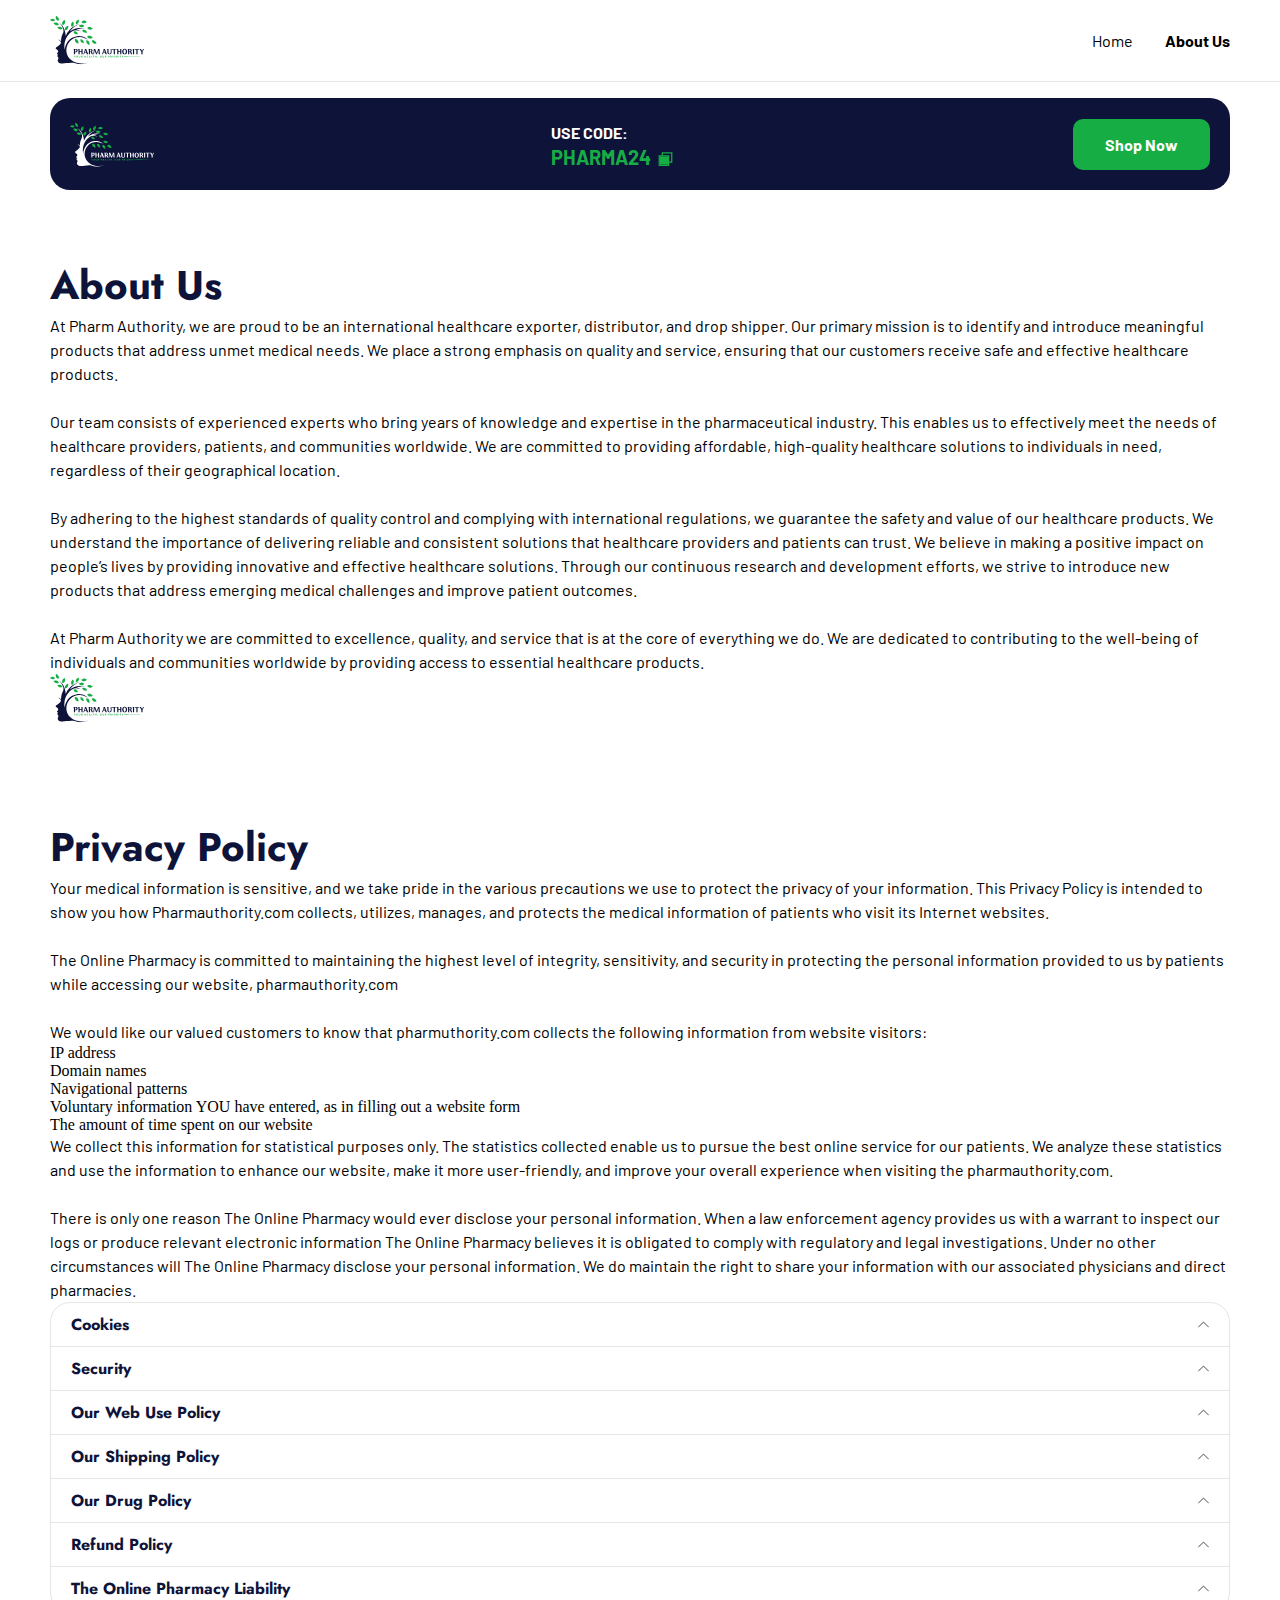
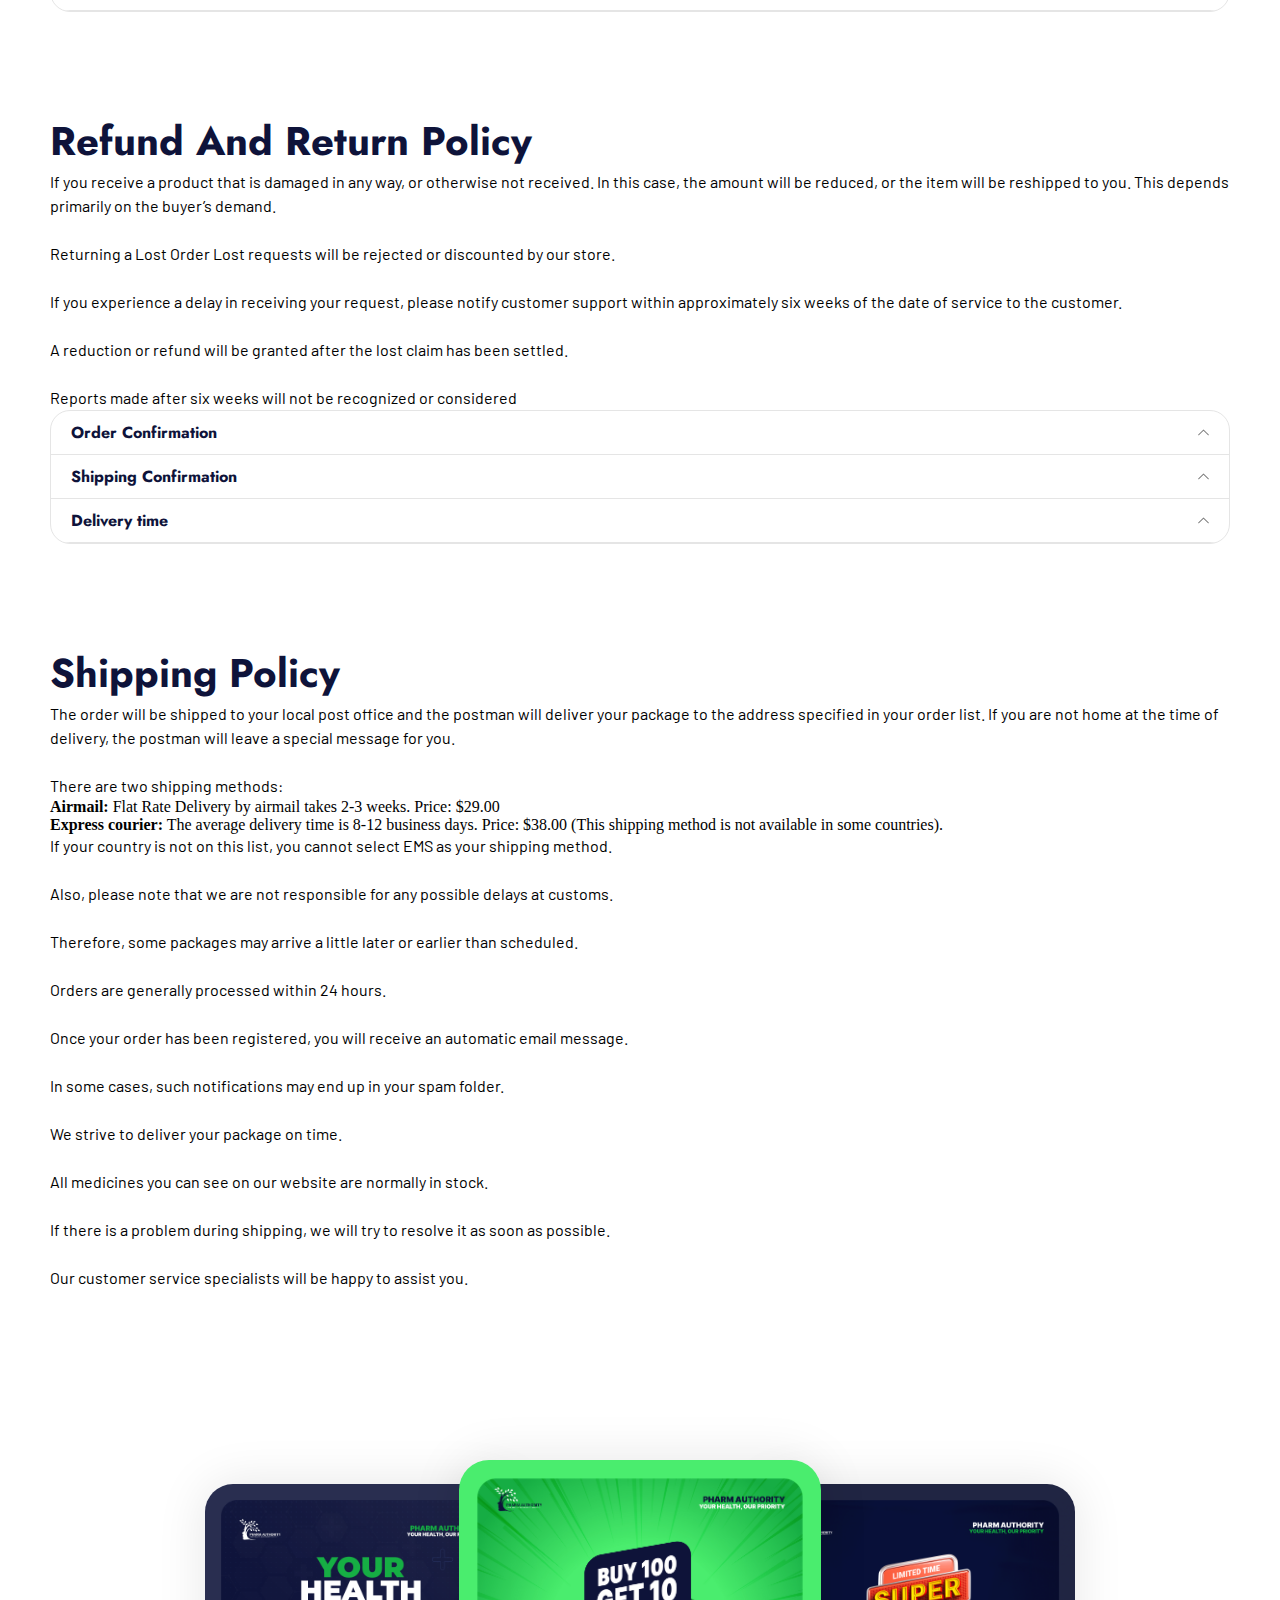
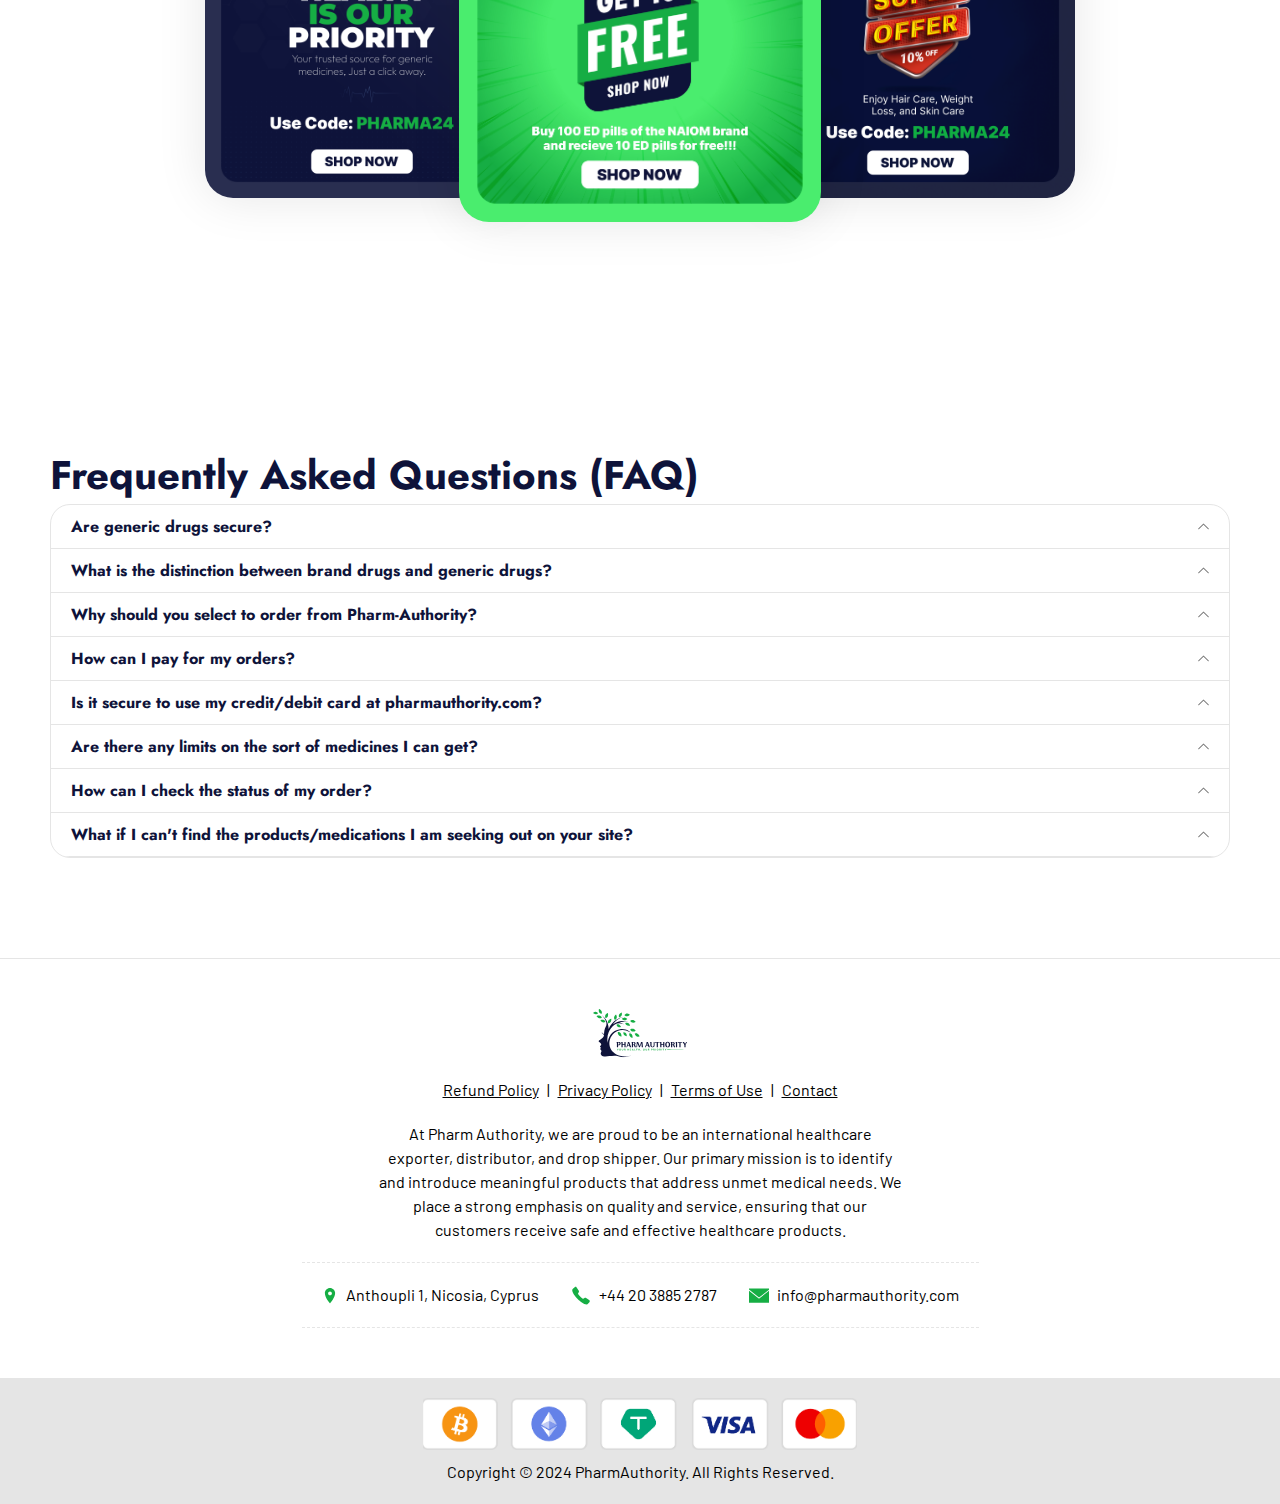
==== commit 451b2b62: "Complete" ====
--- a/about us.html
+++ b/about us.html
@@ -21,8 +21,8 @@
         <div class="container">
             <img src="/images/logo.svg" alt="company logo">
             <ul>
-                <li><a class="active" href="#">Home</a></li>
-                <li><a href="/about us.html">About Us</a></li>
+                <li><a href="/index.html">Home</a></li>
+                <li><a class="active" href="#">About Us</a></li>
             </ul>
         </div>
     </header>
@@ -39,14 +39,7 @@
                         <path d="M4.875 7.5H13V15.625H4.875V7.5Z" fill="#16AE44"/>
                     </svg>
                 </div>
-                <a href="#"><button class="btn-1">Shop Now</button></a>
-            </div>
-            <div class="subscribe">
-                <img src="/images/logo.svg" alt="company logo">
-                <div>
-                    <p>Subscribe and save</p>
-                </div>
-                <a href="#"><button class="btn-1">Subscribe</button></a>
+                <a href="https://pharmauthority.com/shop/"><button class="btn-1">Shop Now</button></a>
             </div>
         </div>
     </section>
@@ -90,7 +83,7 @@
             </div>
 
             <div class="dropdown_2">
-                <div class="wow">
+                <div class="wow drop">
                     <div>
                         <h3>Cookies</h3>
                         <svg width="11" height="7" viewBox="0 0 11 7" fill="none" xmlns="http://www.w3.org/2000/svg">
@@ -101,7 +94,7 @@
                         hesitant about Cookies, please configure your Internet browser to notify you whenever a website attempts to store a cookie on your computer. You will then have the option to accept or reject the request. You can also refuse ALL
                         cookies by completely turning them off in your Internet browser.</p>
                 </div>
-                <div class="wow">
+                <div class="wow drop">
                     <div>
                         <h3>Security</h3>
                         <svg width="11" height="7" viewBox="0 0 11 7" fill="none" xmlns="http://www.w3.org/2000/svg">
@@ -111,7 +104,7 @@
                     <p>The Online Pharmacy believes security is a top priority. We are vigilant in undertaking all reasonable security measures to protect your personal information from misuse, unauthorized access, modification or disclosure. The Online
                         Pharmacy, as far as permissible under the law, does not accept liability or responsibility for the unauthorized access of personal information held on its servers.</p>
                 </div>
-                <div class="wow">
+                <div class="wow drop">
                     <div>
                         <h3>Our Web Use Policy</h3>
                         <svg width="11" height="7" viewBox="0 0 11 7" fill="none" xmlns="http://www.w3.org/2000/svg">
@@ -126,7 +119,7 @@
                         the products your physician has ordered for you. You are solely responsible for compliance with the laws that apply to the jurisdiction of your domicile.
                     </p>
                 </div>
-                <div class="wow">
+                <div class="wow drop">
                     <div>
                         <h3>Our Shipping Policy</h3>
                         <svg width="11" height="7" viewBox="0 0 11 7" fill="none" xmlns="http://www.w3.org/2000/svg">
@@ -142,7 +135,7 @@
                         we will do our best to have your order delivered through a second attempt if necessary.
                     </p>
                 </div>
-                <div class="wow">
+                <div class="wow drop">
                     <div>
                         <h3>Our Drug Policy</h3>
                         <svg width="11" height="7" viewBox="0 0 11 7" fill="none" xmlns="http://www.w3.org/2000/svg">
@@ -152,7 +145,7 @@
                     <p>Pharm Authority and its contracted pharmacies do not ship drugs that are considered habit-forming or narcotic. You must have a valid, current prescription from your licensed physician to order from us.  Your physician can request your
                         prescription be marked as refillable and that way you will ensure you have an adequate supply dispensed promptly. You may order up to a three-month supply if your physician has indicated this on your prescription.</p>
                 </div>
-                <div class="wow">
+                <div class="wow drop">
                     <div>
                         <h3>Refund Policy</h3>
                         <svg width="11" height="7" viewBox="0 0 11 7" fill="none" xmlns="http://www.w3.org/2000/svg">
@@ -162,7 +155,7 @@
                     <p>We, at The Pharm Authority are 100% committed to making it as easy as possible for you to obtain the products and prescriptions your doctor has ordered for you. We understand that medications can be complicated and we stand ready to
                         make the experience comfortable and easy. Please click here for our refund policy.<br><br>For questions or further information, please call us toll-free at 1-345-123-1111 or email us at info@ pharmauthority.com</p>
                 </div>
-                <div class="wow">
+                <div class="wow drop">
                     <div>
                         <h3>The Online Pharmacy Liability</h3>
                         <svg width="11" height="7" viewBox="0 0 11 7" fill="none" xmlns="http://www.w3.org/2000/svg">
@@ -192,7 +185,7 @@
             </div>
 
             <div class="dropdown_2">
-                <div class="wow">
+                <div class="wow drop">
                     <div>
                         <h3>Order Confirmation</h3>
                         <svg width="11" height="7" viewBox="0 0 11 7" fill="none" xmlns="http://www.w3.org/2000/svg">
@@ -202,7 +195,7 @@
                     <p>When a customer places an order, PharmAuthority sends an email to the customer’s email ID confirming the customer’s details. Then another email will be sent and may be received within 24 hours of the request. This indicates that the
                         request will be sent after some time as the request’s requirements have been fulfilled.  In case there is a problem with the installment, or you are unable to complete it. We will send a notification to the customer via email.</p>
                 </div>
-                <div class="wow">
+                <div class="wow drop">
                     <div>
                         <h3>Shipping Confirmation</h3>
                         <svg width="11" height="7" viewBox="0 0 11 7" fill="none" xmlns="http://www.w3.org/2000/svg">
@@ -213,7 +206,7 @@
                         transportation, i.e. the estimated delivery dates. In addition, PharmAuthority will provide you with the opportunity to call us directly to process your request by providing an “Interface with Us” link within this email. The request
                         will be sent to the customer’s home or office address, whichever is acceptable to the customer. Once set, the location cannot be changed.  The buyer’s identification is required when shipping the package to the buyer’s location.</p>
                 </div>
-                <div class="wow">
+                <div class="wow drop">
                     <div>
                         <h3>Delivery time</h3>
                         <svg width="11" height="7" viewBox="0 0 11 7" fill="none" xmlns="http://www.w3.org/2000/svg">
@@ -247,9 +240,9 @@
     <!-- promo images -->
     <section class="promo">
         <div class="container">
-            <a href="#"><img src="/images/your-trusted-source-(edited).png" alt="banner image"></a>
-            <a href="#"><img class="big" src="/images/buy-100-get-10-free(edited).png.jpg" alt="banner image"></a>
-            <a href="#"><img src="/images/code-(edited).png" alt="banner image"></a>
+            <a href="https://pharmauthority.com/shop/"><img src="/images/your-trusted-source-(edited).png" alt="banner image"></a>
+            <a href="/ED sales page.html"><img class="big" src="/images/buy-100-get-10-free(edited).png.jpg" alt="banner image"></a>
+            <a href="https://pharmauthority.com/shop/"><img src="/images/code-(edited).png" alt="banner image"></a>
         </div>
     </section>
 
@@ -259,7 +252,7 @@
             <div>
                 <h2 class="wow">Frequently Asked Questions (FAQ)</h2>
                 <div class="dropdown_2">
-                    <div class="wow">
+                    <div class="wow drop">
                         <div>
                             <h3>Are generic drugs secure?</h3>
                             <svg width="11" height="7" viewBox="0 0 11 7" fill="none" xmlns="http://www.w3.org/2000/svg">
@@ -269,7 +262,7 @@
                         <p>Yes. Each of our generic products must illustrate it is comparable to its brand-name product by appearing that it conveys the same amount of active ingredient into a patient’s bloodstream circulation system within the same amount
                             of time as the brand-name product. Generic drugs that do so ought to have the same helpful impact and thus the same benefits and effects as their brand-name product, but at much less cost.</p>
                     </div>
-                    <div class="wow">
+                    <div class="wow drop">
                         <div>
                             <h3>What is the distinction between brand drugs and generic drugs?</h3>
                             <svg width="11" height="7" viewBox="0 0 11 7" fill="none" xmlns="http://www.w3.org/2000/svg">
@@ -280,7 +273,7 @@
                             have the same active ingredient, strength, dosage form, and route of administration as the brand-name product. Trademark laws in some countries require the drugs to look different, so the generic version may be a different
                             color, a different shape, have a different taste, or contain inactive ingredients that are different.</p>
                     </div>
-                    <div class="wow">
+                    <div class="wow drop">
                         <div>
                             <h3>Why should you select to order from Pharm-Authority?</h3>
                             <svg width="11" height="7" viewBox="0 0 11 7" fill="none" xmlns="http://www.w3.org/2000/svg">
@@ -300,7 +293,7 @@
                             <li>Excellent customer service that you will love.</li>
                         </ul>
                     </div>
-                    <div class="wow">
+                    <div class="wow drop">
                         <div>
                             <h3>How can I pay for my orders?</h3>
                             <svg width="11" height="7" viewBox="0 0 11 7" fill="none" xmlns="http://www.w3.org/2000/svg">
@@ -309,7 +302,7 @@
                         </div>
                         <p>Pharm-Authority Online accepts Visa, Mastercard credit cards, and Bitcoin currency.</p>
                     </div>
-                    <div class="wow">
+                    <div class="wow drop">
                         <div>
                             <h3>Is it secure to use my credit/debit card at pharmauthority.com?</h3>
                             <svg width="11" height="7" viewBox="0 0 11 7" fill="none" xmlns="http://www.w3.org/2000/svg">
@@ -319,7 +312,7 @@
                         <p>Yes. pharmauthority.com uses third-party payment processing services to process all credit/debit card payment transactions. These payment intermediaries are PCI-compliant, which is the most stringent level of certification standard
                             that ensures all cardholders’ data is stored, processed, and transmitted securely by using the industry standard encryption technology.</p>
                     </div>
-                    <div class="wow">
+                    <div class="wow drop">
                         <div>
                             <h3>Are there any limits on the sort of medicines I can get?</h3>
                             <svg width="11" height="7" viewBox="0 0 11 7" fill="none" xmlns="http://www.w3.org/2000/svg">
@@ -329,7 +322,7 @@
                         <p>Pharm-Authority Online will not handle any habit-forming or narcotic pharmaceuticals, also known as scheduled drugs or controlled substances in some countries. We specialize in chronic care medicines that many people must take
                             to sustain or improve their lives.</p>
                     </div>
-                    <div class="wow">
+                    <div class="wow drop">
                         <div>
                             <h3>How can I check the status of my order?</h3>
                             <svg width="11" height="7" viewBox="0 0 11 7" fill="none" xmlns="http://www.w3.org/2000/svg">
@@ -339,7 +332,7 @@
                         <p>You’ll be able to check the status of your orders by logging into your account. This lets you track your orders in real-time. You can also check the status of your orders by contacting our client support team by providing them
                             with the order tracking number.</p>
                     </div>
-                    <div class="wow">
+                    <div class="wow drop">
                         <div>
                             <h3>What if I can't find the products/medications I am seeking out on your site?</h3>
                             <svg width="11" height="7" viewBox="0 0 11 7" fill="none" xmlns="http://www.w3.org/2000/svg">
@@ -359,49 +352,49 @@
         <div class="container">
             <img src="/images/logo.svg" alt="company logo">
             <ul>
-                <li><a href="#">Refund Policy</a></li>
-                <li>|</li>
-                <li><a href="#">Privacy Policy</a></li>
-                <li>|</li>
-                <li><a href="#">Terms of Use</a></li>
-                <li>|</li>
-                <li><a href="#">Contact</a></li>
+                <li class="wow"><a href="/about us.html">Refund Policy</a></li>
+                <li class="wow">|</li>
+                <li class="wow"><a href="/about us.html">Privacy Policy</a></li>
+                <li class="wow">|</li>
+                <li class="wow"><a href="/about us.html">Terms of Use</a></li>
+                <li class="wow">|</li>
+                <li class="wow"><a href="https://pharmauthority.com/contact-us/">Contact</a></li>
             </ul>
             <p class="wow ">At Pharm Authority, we are proud to be an international healthcare exporter, distributor, and drop shipper. Our primary mission is to identify and introduce meaningful products that address unmet medical needs. We place a strong emphasis on
                 quality and service, ensuring that our customers receive safe and effective healthcare products.</p>
-            <div class="contact-info">
-                <a href="#">
+            <div class="contact-info wow">
+                <div>
                     <svg width="16" height="17" viewBox="0 0 16 17" fill="none" xmlns="http://www.w3.org/2000/svg">
-                            <g clip-path="url(#clip0_266_4033)">
-                            <path d="M7.99988 0.988281C5.17738 0.988281 2.87988 3.28578 2.87988 6.10828C2.87988 10.6245 7.56113 16.0108 7.75988 16.2383C7.82113 16.3083 7.90738 16.3483 7.99988 16.3483C8.09863 16.342 8.17863 16.3083 8.23988 16.2383C8.43863 16.007 13.1199 10.5283 13.1199 6.10828C13.1199 3.28578 10.8224 0.988281 7.99988 0.988281ZM7.99988 4.50828C9.05988 4.50828 9.91988 5.36828 9.91988 6.42828C9.91988 7.48828 9.05988 8.34828 7.99988 8.34828C6.93988 8.34828 6.07988 7.48828 6.07988 6.42828C6.07988 5.36828 6.93988 4.50828 7.99988 4.50828Z" fill="#16AE44"/>
-                            </g>
-                            <defs>
-                            <clipPath id="clip0_266_4033">
-                            <rect width="16" height="16" fill="white" transform="translate(0 0.667969)"/>
-                            </clipPath>
-                            </defs>
-                        </svg>
+                                <g clip-path="url(#clip0_266_4033)">
+                                <path d="M7.99988 0.988281C5.17738 0.988281 2.87988 3.28578 2.87988 6.10828C2.87988 10.6245 7.56113 16.0108 7.75988 16.2383C7.82113 16.3083 7.90738 16.3483 7.99988 16.3483C8.09863 16.342 8.17863 16.3083 8.23988 16.2383C8.43863 16.007 13.1199 10.5283 13.1199 6.10828C13.1199 3.28578 10.8224 0.988281 7.99988 0.988281ZM7.99988 4.50828C9.05988 4.50828 9.91988 5.36828 9.91988 6.42828C9.91988 7.48828 9.05988 8.34828 7.99988 8.34828C6.93988 8.34828 6.07988 7.48828 6.07988 6.42828C6.07988 5.36828 6.93988 4.50828 7.99988 4.50828Z" fill="#16AE44"/>
+                                </g>
+                                <defs>
+                                <clipPath id="clip0_266_4033">
+                                <rect width="16" height="16" fill="white" transform="translate(0 0.667969)"/>
+                                </clipPath>
+                                </defs>
+                            </svg>
                     <p>Anthoupli 1, Nicosia, Cyprus</p>
-                </a>
-                <a href="#">
+                </div>
+                <div>
                     <svg width="20" height="21" viewBox="0 0 20 21" fill="none" xmlns="http://www.w3.org/2000/svg">
-                            <path d="M15.6124 19.4679C15.6062 19.4679 15.5999 19.4679 15.5937 19.4679C12.5874 19.3695 9.06558 16.4554 6.63901 14.0273C4.20933 11.5992 1.29526 8.07573 1.20151 5.08354C1.16714 4.03354 3.7437 2.16635 3.77026 2.1476C4.43901 1.68198 5.1812 1.8476 5.48589 2.26948C5.69214 2.55542 7.64526 5.51479 7.85776 5.85073C8.07808 6.19917 8.04526 6.71792 7.77026 7.23823C7.6187 7.52729 7.11558 8.41167 6.87964 8.82417C7.13433 9.18667 7.80776 10.0757 9.19839 11.4664C10.5906 12.857 11.4781 13.532 11.8421 13.7867C12.2546 13.5507 13.139 13.0476 13.4281 12.896C13.9406 12.6242 14.4562 12.5898 14.8078 12.8054C15.1671 13.0257 18.1187 14.9882 18.3906 15.1773C18.6187 15.3382 18.7656 15.6132 18.7953 15.9335C18.8234 16.257 18.7234 16.5992 18.5156 16.8976C18.4984 16.9226 16.6531 19.4679 15.6124 19.4679Z" fill="#16AE44"/>
-                        </svg>
+                                <path d="M15.6124 19.4679C15.6062 19.4679 15.5999 19.4679 15.5937 19.4679C12.5874 19.3695 9.06558 16.4554 6.63901 14.0273C4.20933 11.5992 1.29526 8.07573 1.20151 5.08354C1.16714 4.03354 3.7437 2.16635 3.77026 2.1476C4.43901 1.68198 5.1812 1.8476 5.48589 2.26948C5.69214 2.55542 7.64526 5.51479 7.85776 5.85073C8.07808 6.19917 8.04526 6.71792 7.77026 7.23823C7.6187 7.52729 7.11558 8.41167 6.87964 8.82417C7.13433 9.18667 7.80776 10.0757 9.19839 11.4664C10.5906 12.857 11.4781 13.532 11.8421 13.7867C12.2546 13.5507 13.139 13.0476 13.4281 12.896C13.9406 12.6242 14.4562 12.5898 14.8078 12.8054C15.1671 13.0257 18.1187 14.9882 18.3906 15.1773C18.6187 15.3382 18.7656 15.6132 18.7953 15.9335C18.8234 16.257 18.7234 16.5992 18.5156 16.8976C18.4984 16.9226 16.6531 19.4679 15.6124 19.4679Z" fill="#16AE44"/>
+                            </svg>
                     <p>+44 20 3885 2787</p>
-                </a>
-                <a href="#">
+                </div>
+                <div>
                     <svg width="20" height="21" viewBox="0 0 20 21" fill="none" xmlns="http://www.w3.org/2000/svg">
-                            <g clip-path="url(#clip0_266_4037)">
-                            <path d="M0 3.46875V4.61875L10 12.5563L20 4.71875V3.46875H0ZM0 5.63125V17.8688H20V5.73125L10.25 13.3813C10.1781 13.4375 10.0875 13.4688 10 13.4688C9.9125 13.4688 9.82344 13.4391 9.75 13.3813L0 5.63125Z" fill="#16AE44"/>
-                            </g>
-                            <defs>
-                            <clipPath id="clip0_266_4037">
-                            <rect width="20" height="20" fill="white" transform="translate(0 0.667969)"/>
-                            </clipPath>
-                            </defs>
-                        </svg>
+                                <g clip-path="url(#clip0_266_4037)">
+                                <path d="M0 3.46875V4.61875L10 12.5563L20 4.71875V3.46875H0ZM0 5.63125V17.8688H20V5.73125L10.25 13.3813C10.1781 13.4375 10.0875 13.4688 10 13.4688C9.9125 13.4688 9.82344 13.4391 9.75 13.3813L0 5.63125Z" fill="#16AE44"/>
+                                </g>
+                                <defs>
+                                <clipPath id="clip0_266_4037">
+                                <rect width="20" height="20" fill="white" transform="translate(0 0.667969)"/>
+                                </clipPath>
+                                </defs>
+                            </svg>
                     <p>info@pharmauthority.com</p>
-                </a>
+                </div>
             </div>
         </div>
     </section>
@@ -415,7 +408,7 @@
     </footer>
 
 
-    <script src="/script.js"></script>
+    <script src="/js/script.js"></script>
     <script>
         new WOW().init();
     </script>
--- a/Styles/style.css
+++ b/Styles/style.css
@@ -186,13 +186,6 @@
     font-size: 1rem;
 }
 
-.banner .subscribe {
-    background-color: transparent;
-    border: 2px solid var(--primary-color);
-    text-transform: capitalize;
-    max-width: 610px;
-}
-
 .banner .container div div {
     display: flex;
     align-items: flex-end;
@@ -280,7 +273,7 @@
     border-color: var(--stroke-color);
 }
 
-.contact-info a {
+.contact-info div {
     display: flex;
     align-items: center;
     gap: .5em;
@@ -419,11 +412,6 @@
         color: white;
         font-size: 1rem;
     }
-    .banner .subscribe {
-        background-color: transparent;
-        border: 2px solid var(--primary-color);
-        text-transform: capitalize;
-    }
     .banner .container div div {
         display: flex;
         align-items: flex-end;
--- a/Styles/dropdown.css
+++ b/Styles/dropdown.css
@@ -36,6 +36,13 @@
 
 .dropdown_2 ul {
     display: none;
+    list-style-type: disc;
+    font-family: 'Barlow', sans-serif;
+    font-style: normal;
+    font-size: 1rem;
+    line-height: 150%;
+    padding-left: 60px;
+    padding-bottom: 20px;
 }
 
 .dropdown_2 div div:hover {
@@ -53,4 +60,5 @@
 .dropdown_2 .active p,
 .dropdown_2 .active ul {
     display: block;
+    text-align: left;
 }--- a/Styles/animation.css
+++ b/Styles/animation.css
@@ -0,0 +1,41 @@
+.wow {
+    -webkit-animation-duration: 1s;
+    animation-duration: 1s;
+    -webkit-animation-fill-mode: both;
+    animation-fill-mode: both;
+}
+
+.wow.hinge {
+    -webkit-animation-duration: 2s;
+    animation-duration: 2s;
+}
+
+@-webkit-keyframes fadeInUp {
+    0% {
+        opacity: 0;
+        transform: translateY(20px);
+    }
+    100% {
+        opacity: 1;
+        transform: translateY(0);
+    }
+}
+
+@keyframes fadeInUp {
+    0% {
+        opacity: 0;
+        transform: translateY(20px);
+    }
+    100% {
+        opacity: 1;
+        transform: translateY(0);
+    }
+}
+
+.fadeInUp {
+    -webkit-animation-name: fadeInUp;
+    animation-name: fadeInUp;
+}
+
+
+/*# sourceMappingURL=style.css.map */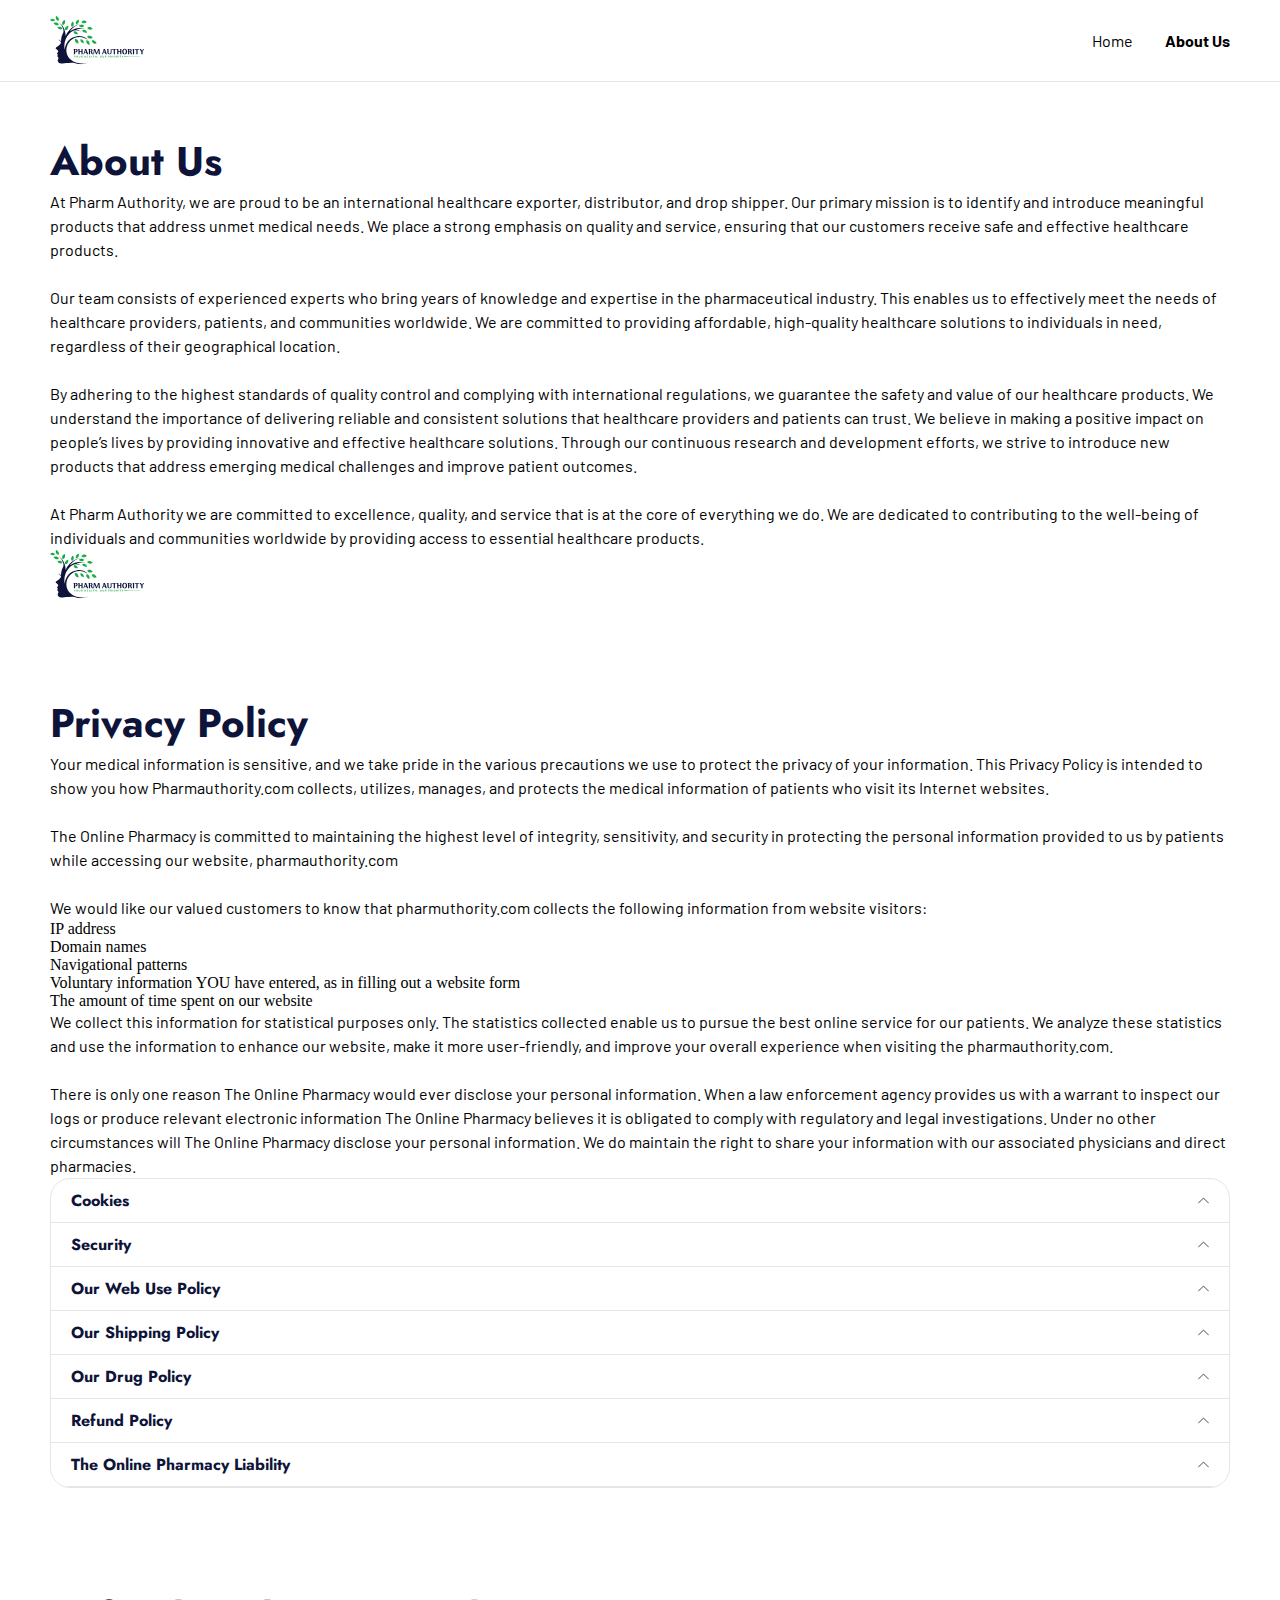
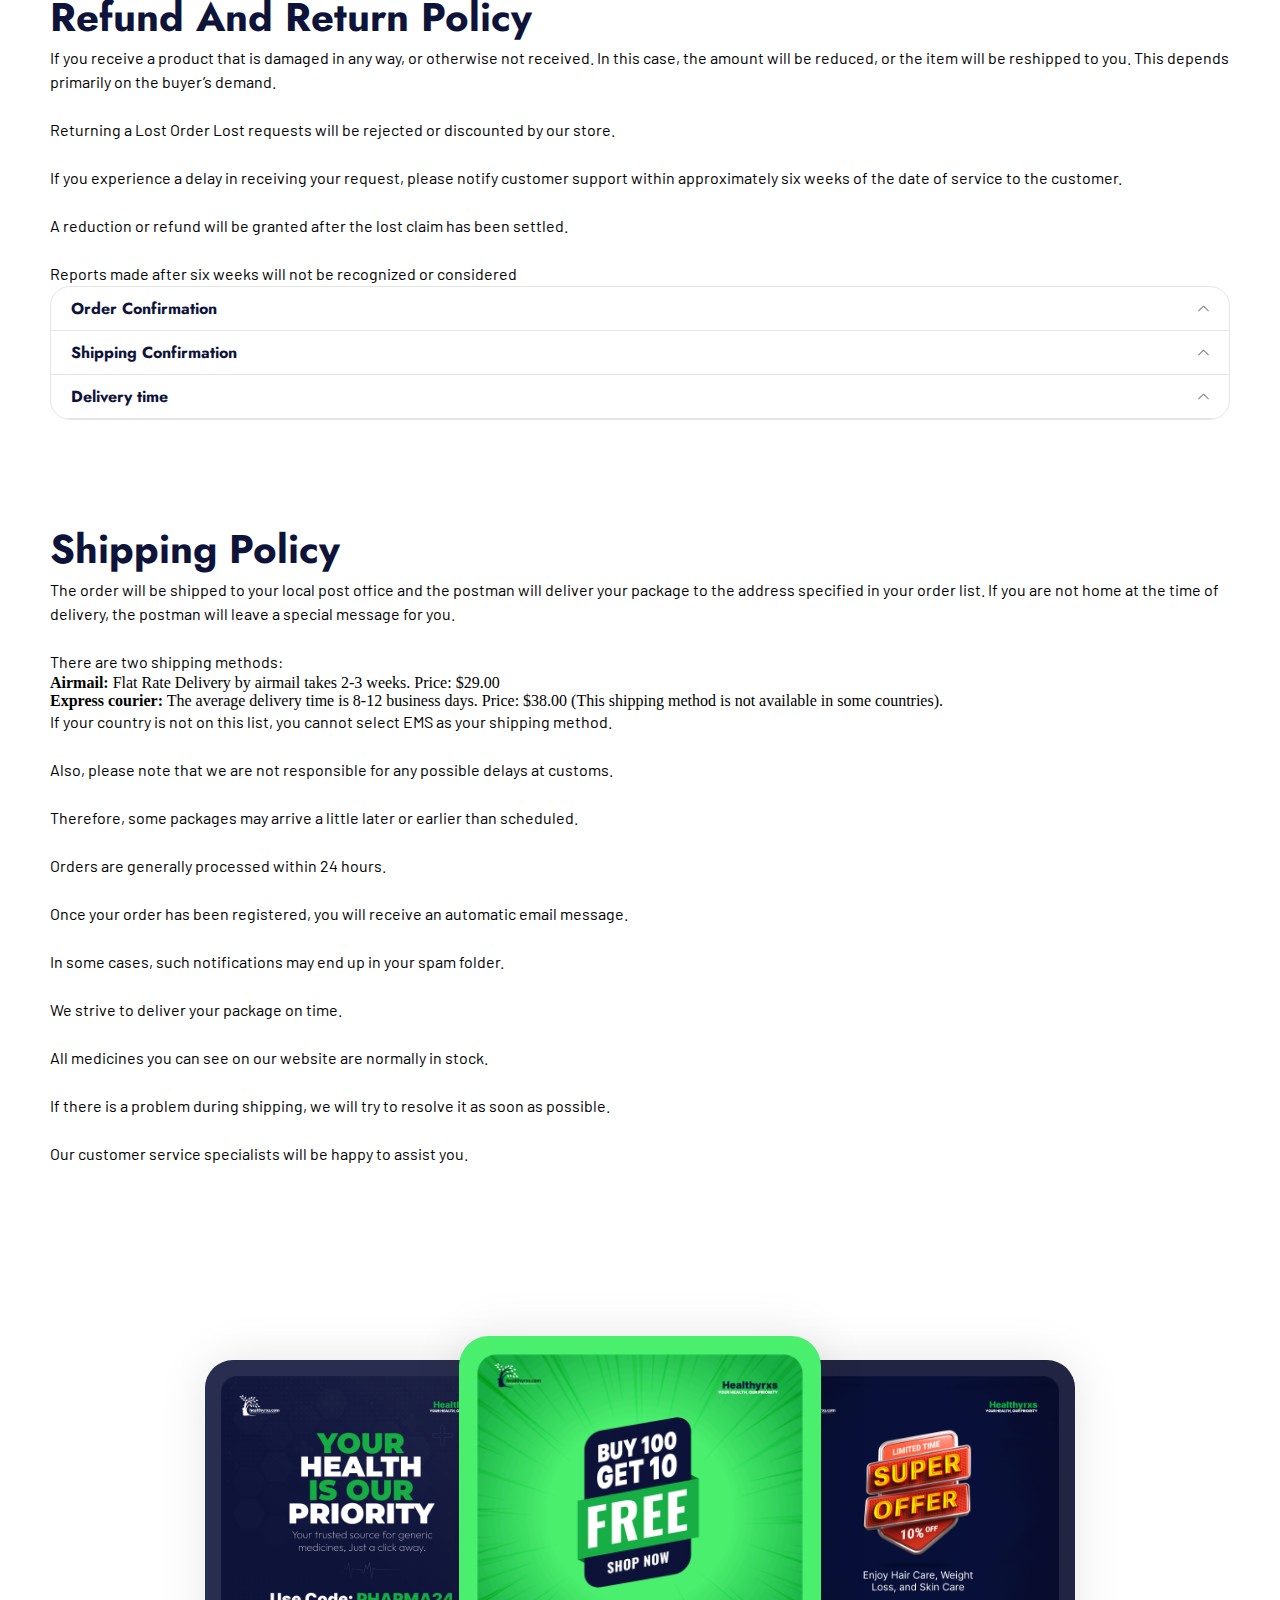
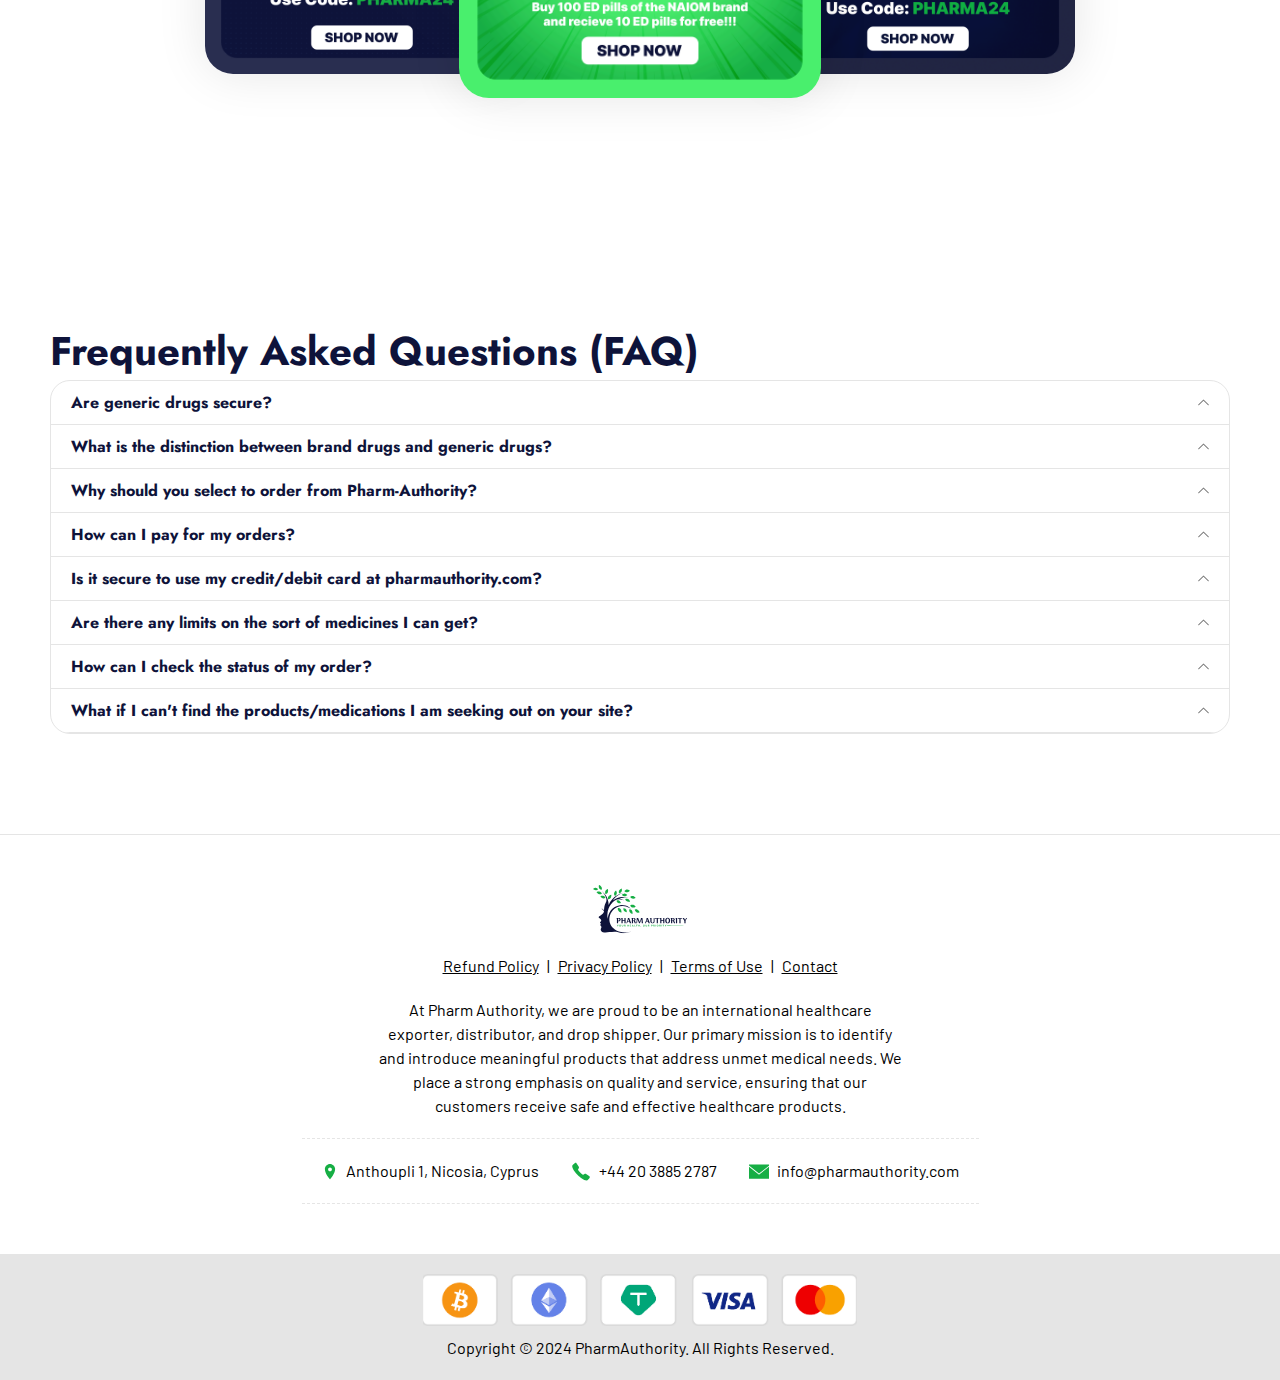
==== commit f9c6eed8: "Healthyrxs" ====
--- a/about us.html
+++ b/about us.html
@@ -20,6 +20,7 @@
     <header>
         <div class="container">
             <img src="/images/logo.svg" alt="company logo">
+            <a href="/ED sales page.html"><img src="/images/Frame 133.png" alt="banner image"></a>
             <ul>
                 <li><a href="/index.html">Home</a></li>
                 <li><a class="active" href="#">About Us</a></li>
@@ -27,22 +28,6 @@
         </div>
     </header>
 
-
-    <section class="banner">
-        <div class="container">
-            <div class="code">
-                <img src="/images/logo white.svg" alt="company logo">
-                <div>
-                    <p><span>Use Code:</span><br>PHARMA24</p>
-                    <svg width="21" height="20" viewBox="0 0 21 20" fill="none" xmlns="http://www.w3.org/2000/svg">
-                        <path d="M6.75 3.125V6.25H3.625V6.875V16.875H14.25V13.75H17.375V3.125H6.75ZM8 4.375H16.125V12.5H14.25V6.25H8V4.375ZM4.875 7.5H13V15.625H4.875V7.5Z" fill="#16AE44"/>
-                        <path d="M4.875 7.5H13V15.625H4.875V7.5Z" fill="#16AE44"/>
-                    </svg>
-                </div>
-                <a href="https://pharmauthority.com/shop/"><button class="btn-1">Shop Now</button></a>
-            </div>
-        </div>
-    </section>
 
     <section id="about_us">
         <div class="container">
--- a/Styles/style.css
+++ b/Styles/style.css
@@ -134,67 +134,21 @@
     gap: 2rem;
 }
 
-header a {
+header ul a {
     font-family: 'Barlow', sans-serif;
     font-weight: normal;
     font-size: 1rem;
     line-height: 150%;
 }
 
-header a.active {
+header ul a.active {
     font-weight: bold;
 }
 
-.banner .container {
-    display: flex;
-    justify-content: center;
-    align-items: center;
-    padding: 1em 100px;
-    gap: 1em;
-}
-
-.banner .container>div {
-    display: flex;
-    justify-content: space-between;
-    align-items: center;
-    padding: 20px;
+header a img {
+    width: 728px;
+    height: auto;
     border-radius: 20px;
-    flex: none;
-    order: 0;
-    flex-grow: 1;
-    height: 92px;
-}
-
-.banner p {
-    font-weight: 700;
-    font-size: 20px;
-    line-height: 24px;
-    text-transform: uppercase;
-}
-
-.banner .code {
-    background: var(--primary-color);
-    color: white;
-}
-
-.banner .code p {
-    color: var(--secondary-color);
-}
-
-.banner .code p span {
-    color: white;
-    font-size: 1rem;
-}
-
-.banner .container div div {
-    display: flex;
-    align-items: flex-end;
-    gap: 4px;
-}
-
-.banner button {
-    padding: 1em 2em;
-    border-radius: 10px;
 }
 
 .promo .container {
@@ -312,6 +266,9 @@
     }
     h1 {
         font-size: 3rem;
+    }
+    header a img {
+        display: none;
     }
     .promo .container {
         padding: 150px 50px;
@@ -394,6 +351,9 @@
         height: 4rem;
         max-width: 100%;
     }
+    header a img {
+        display: none;
+    }
     .banner p {
         font-weight: 700;
         font-size: 1rem;
